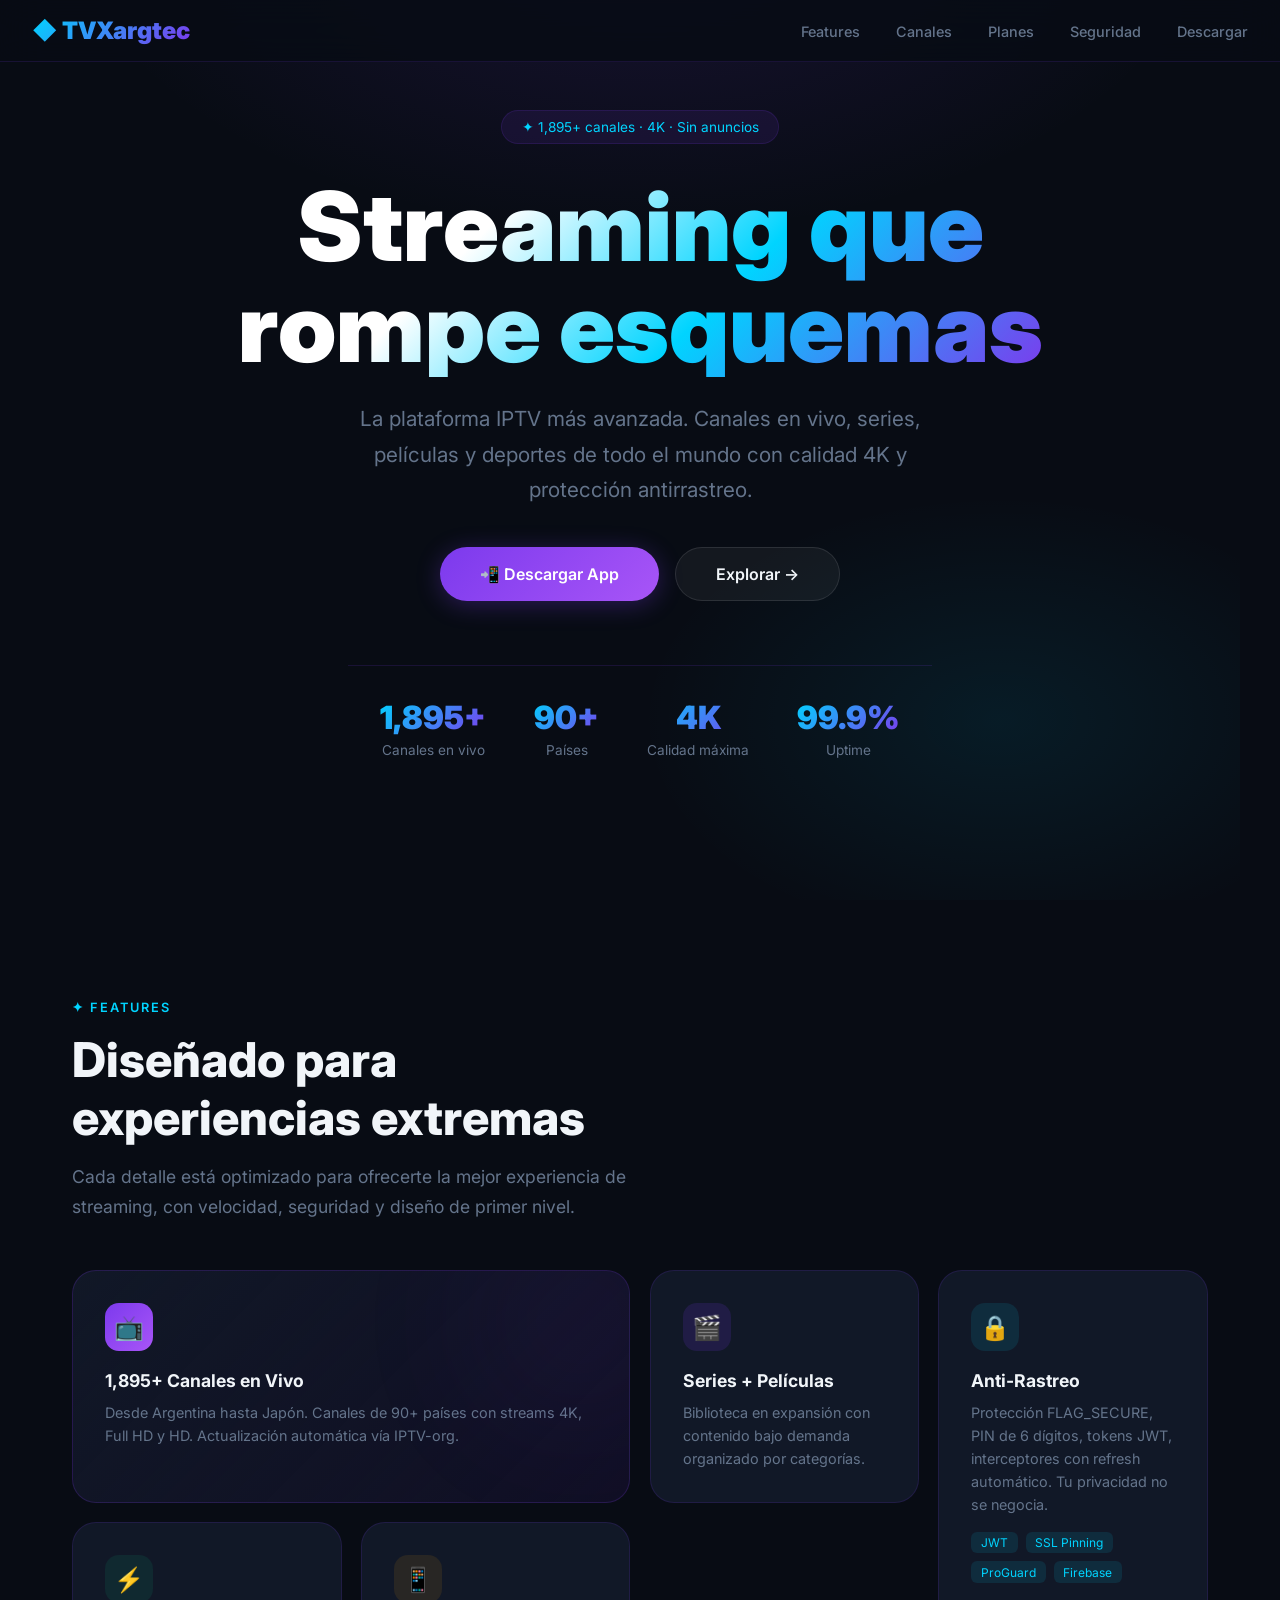
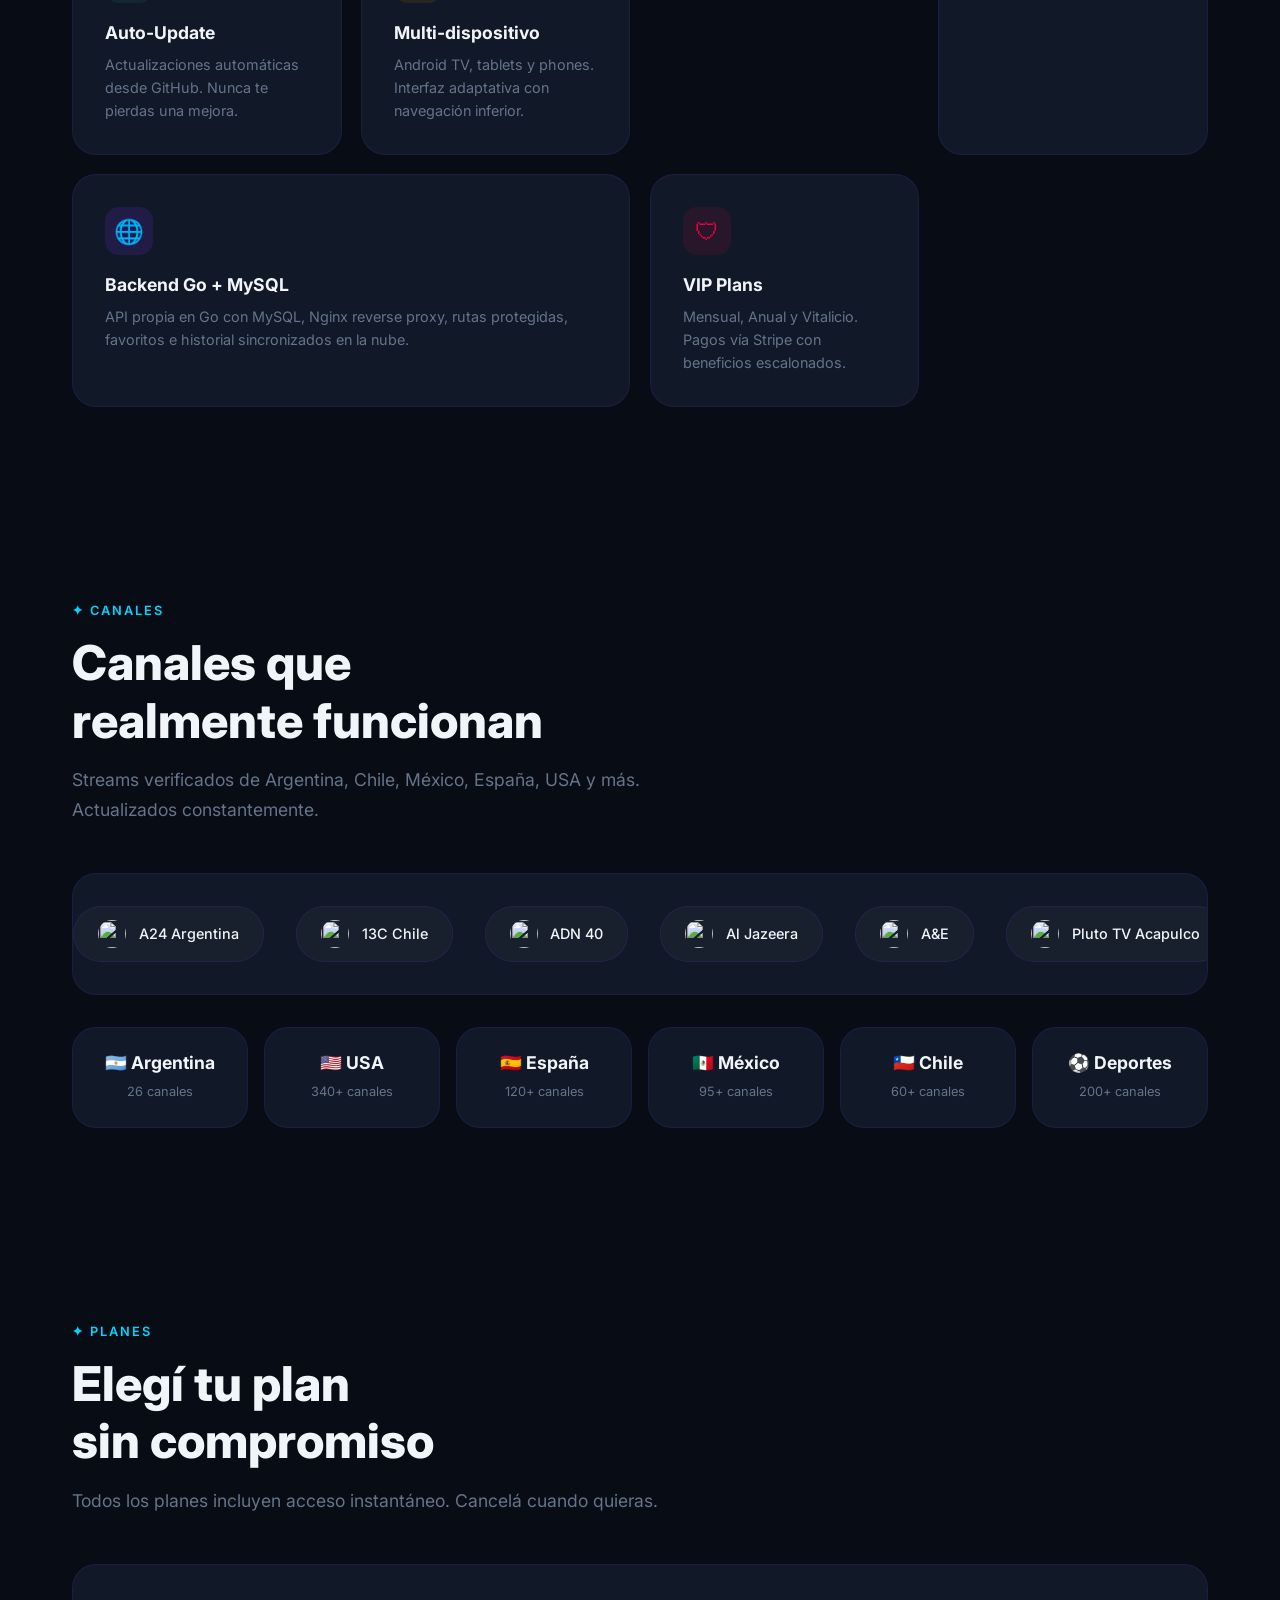
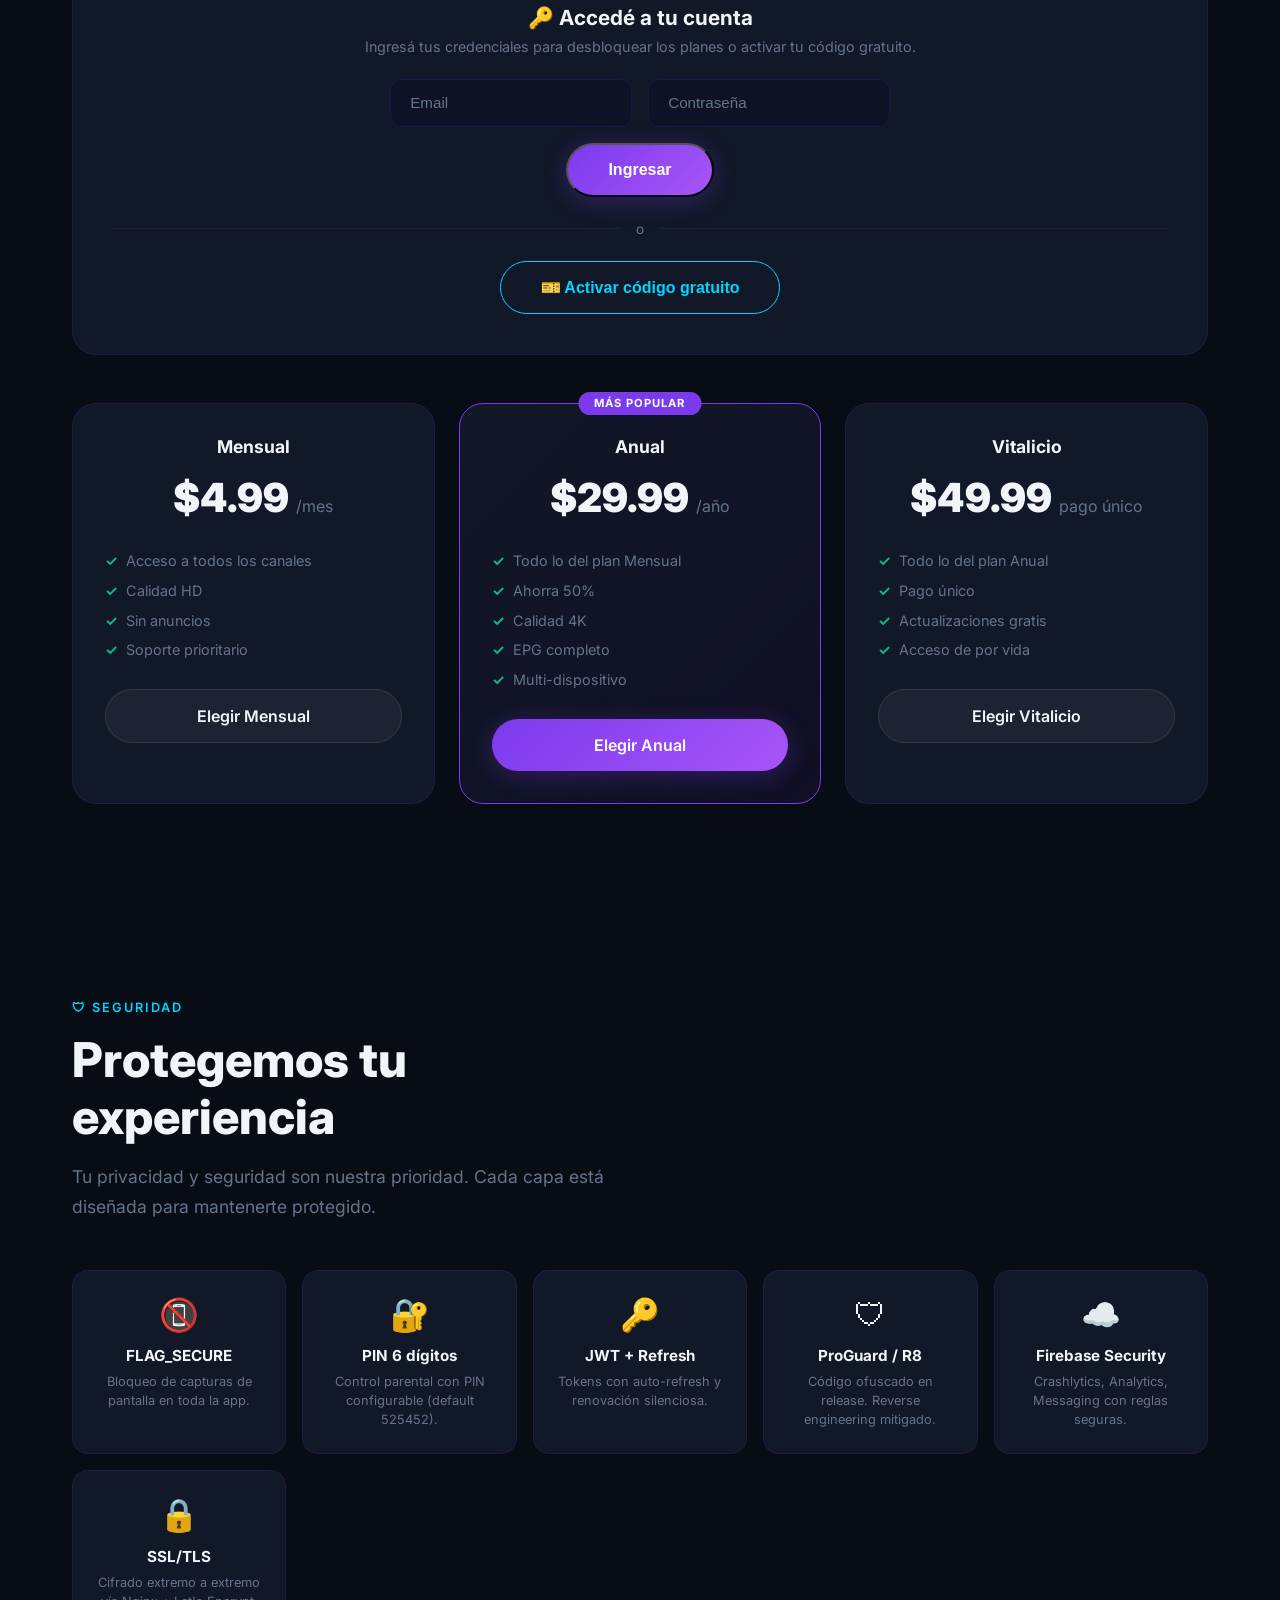
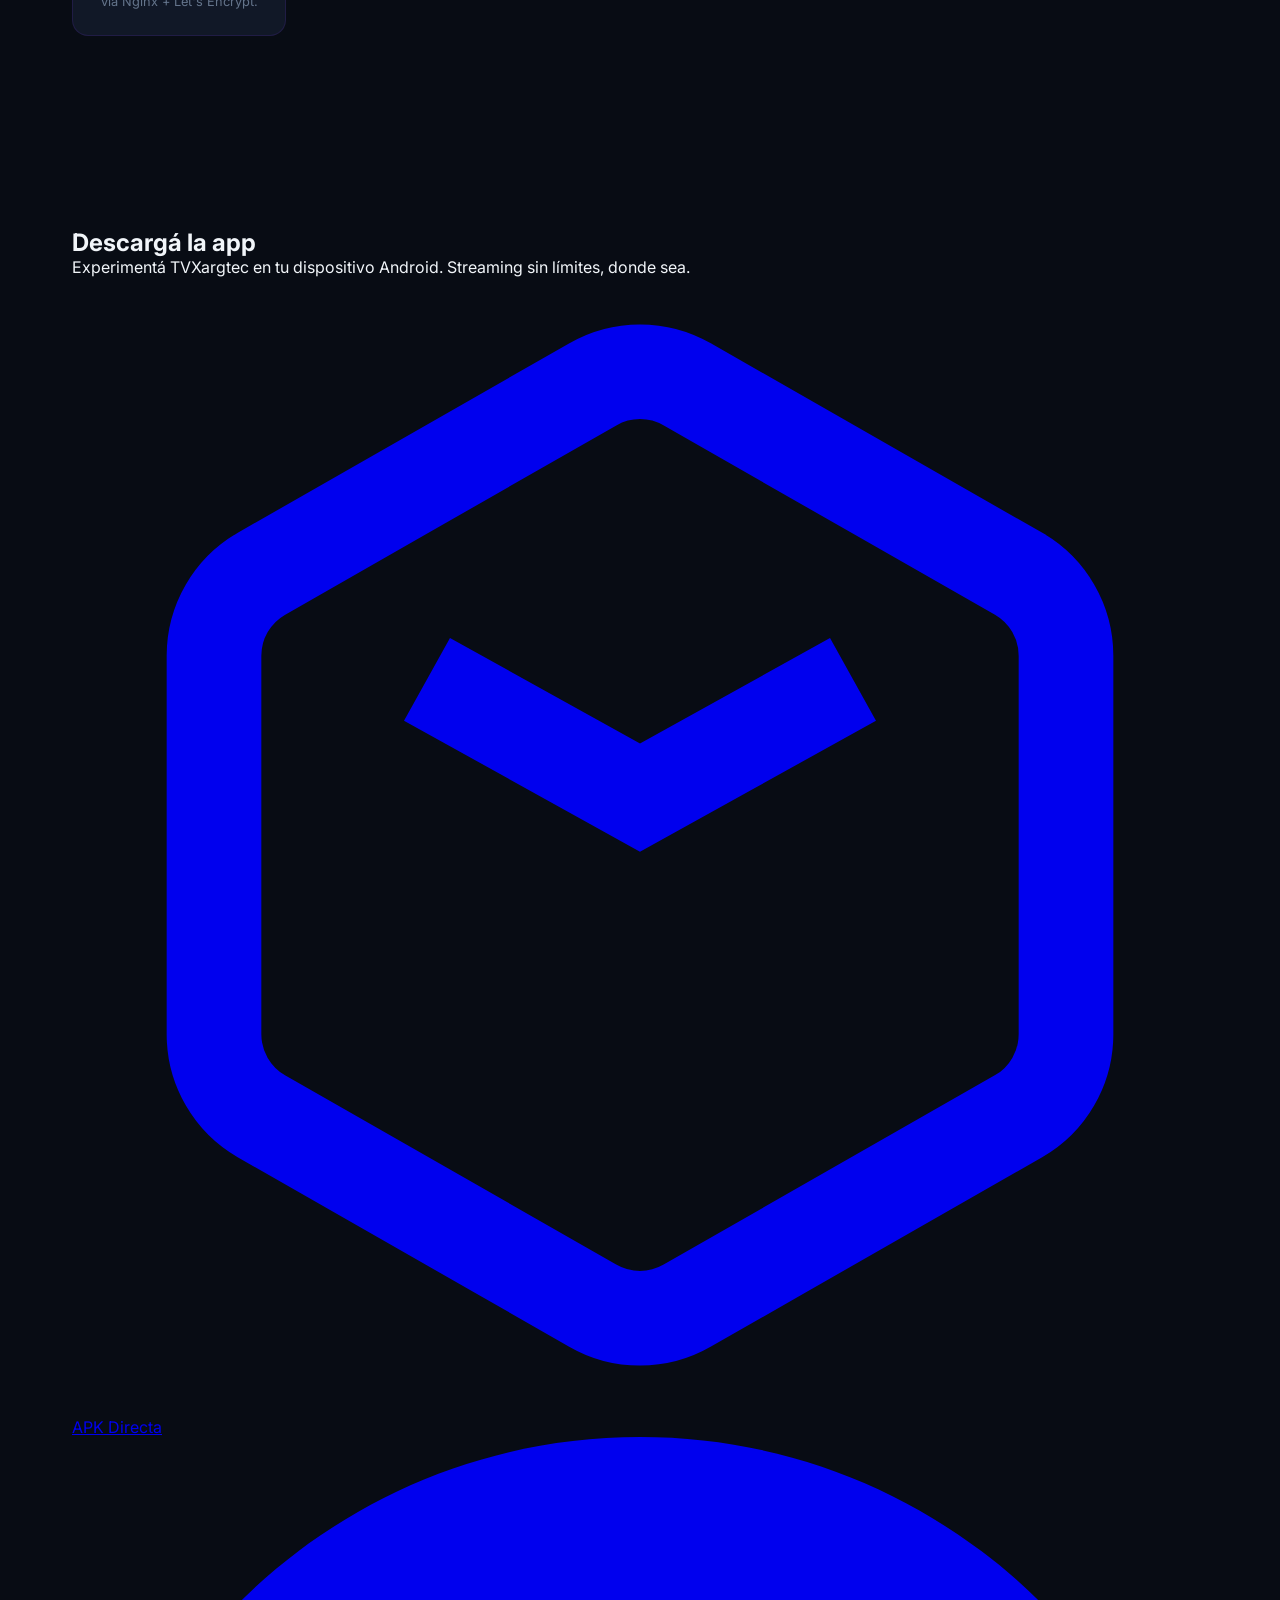
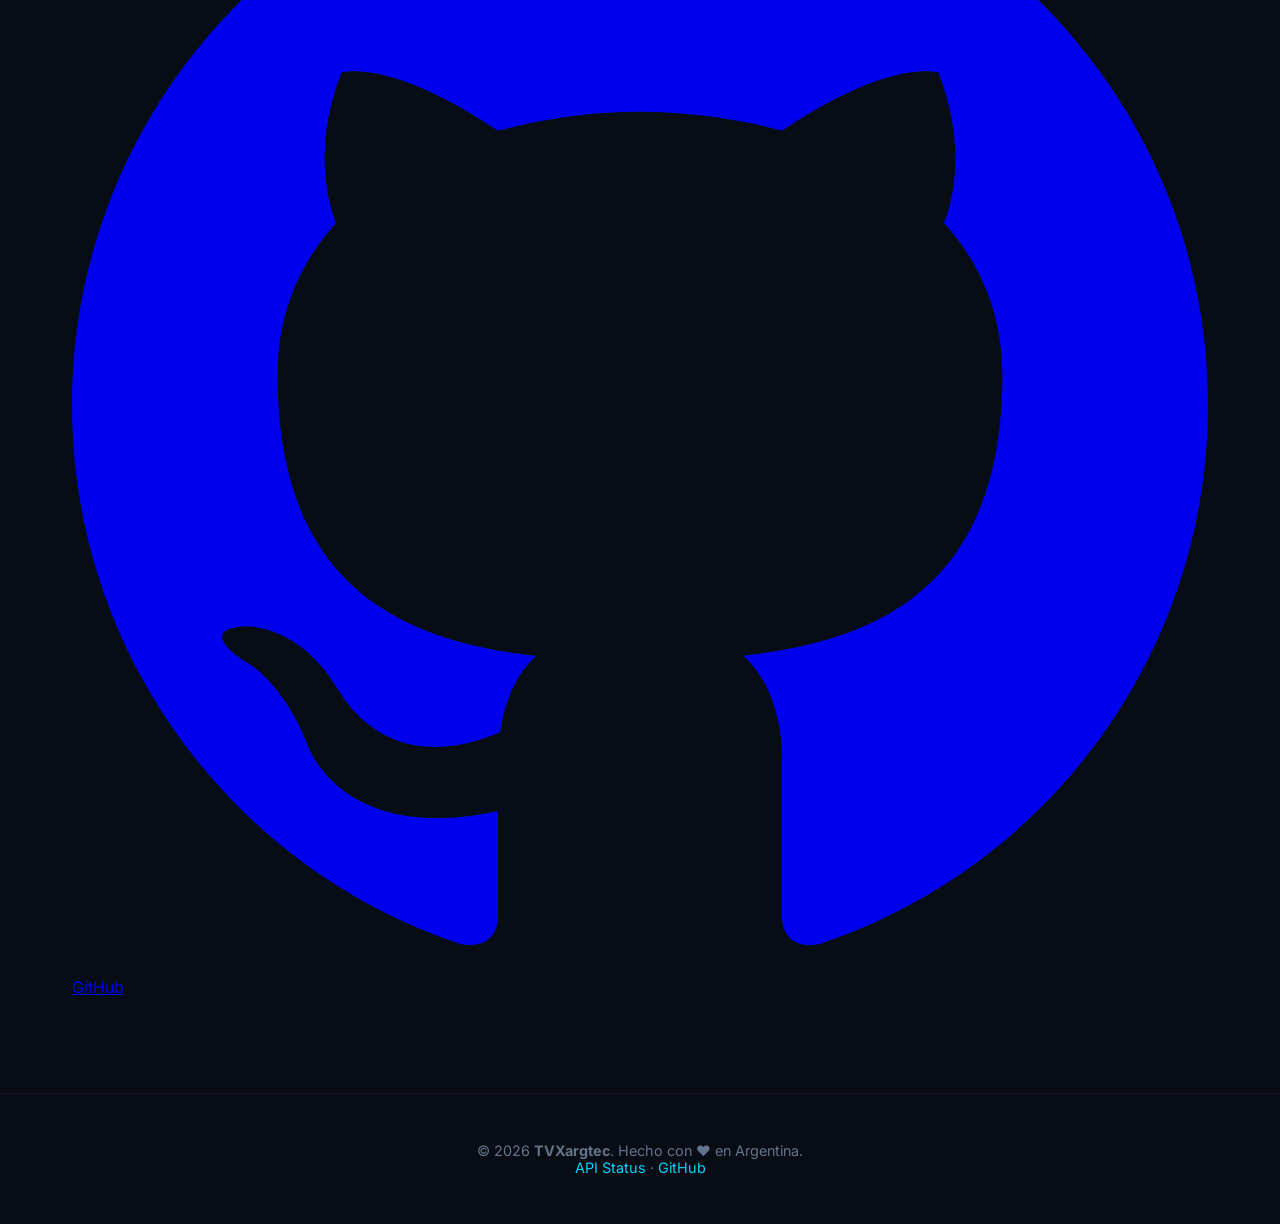
==== website/index.html @ 39880d61 "v1.3.0: activacion 6 digitos 20s, FCM token real, website con auth + modal" ====
<!DOCTYPE html>
<html lang="es">
<head>
    <meta charset="UTF-8">
    <meta name="viewport" content="width=device-width, initial-scale=1.0">
    <title>TVXargtec — Streaming Premium</title>
    <link rel="preconnect" href="https://fonts.googleapis.com">
    <link href="https://fonts.googleapis.com/css2?family=Inter:wght@300;400;600;700;900&display=swap" rel="stylesheet">
    <style>
        * { margin: 0; padding: 0; box-sizing: border-box; }
        :root {
            --bg: #080C14;
            --bg2: #0D1225;
            --card: #111827;
            --card2: #1A1F35;
            --violet: #7C3AED;
            --cyan: #00D4FF;
            --green: #10B981;
            --crimson: #EF0044;
            --gold: #F59E0B;
            --text: #F1F5F9;
            --muted: #64748B;
            --border: rgba(124,58,237,0.15);
        }
        html { scroll-behavior: smooth; }
        body {
            background: var(--bg);
            color: var(--text);
            font-family: 'Inter', -apple-system, sans-serif;
            overflow-x: hidden;
        }
        ::-webkit-scrollbar { width: 8px; }
        ::-webkit-scrollbar-track { background: var(--bg); }
        ::-webkit-scrollbar-thumb { background: var(--violet); border-radius: 4px; }

        /* ── Navigation ── */
        nav {
            position: fixed; top: 0; left: 0; right: 0; z-index: 100;
            padding: 1rem 2rem;
            display: flex; justify-content: space-between; align-items: center;
            background: rgba(8,12,20,0.85); backdrop-filter: blur(20px);
            border-bottom: 1px solid var(--border);
        }
        nav .logo {
            font-size: 1.5rem; font-weight: 900;
            background: linear-gradient(135deg, var(--cyan), var(--violet));
            -webkit-background-clip: text; -webkit-text-fill-color: transparent;
        }
        nav .links a {
            color: var(--muted); text-decoration: none; margin-left: 2rem;
            font-size: 0.9rem; font-weight: 500; transition: color .3s;
        }
        nav .links a:hover { color: var(--text); }

        /* ── Hero ── */
        .hero {
            min-height: 100vh;
            display: flex; flex-direction: column; justify-content: center; align-items: center;
            text-align: center; padding: 2rem; position: relative;
            background:
                radial-gradient(ellipse 80% 60% at 50% -10%, rgba(124,58,237,0.15) 0%, transparent 60%),
                radial-gradient(ellipse 60% 50% at 80% 80%, rgba(0,212,255,0.08) 0%, transparent 50%),
                var(--bg);
        }
        .hero-badge {
            display: inline-flex; align-items: center; gap: .5rem;
            padding: .5rem 1.2rem; border-radius: 100px;
            background: rgba(124,58,237,0.1); border: 1px solid var(--border);
            font-size: .85rem; color: var(--cyan); margin-bottom: 2rem;
        }
        .hero h1 {
            font-size: clamp(2.8rem, 8vw, 6rem);
            font-weight: 900; line-height: 1.05; max-width: 900px;
            background: linear-gradient(135deg, #fff 30%, var(--cyan) 60%, var(--violet));
            -webkit-background-clip: text; -webkit-text-fill-color: transparent;
        }
        .hero p {
            font-size: clamp(1rem, 2vw, 1.3rem);
            color: var(--muted); max-width: 600px; margin: 1.5rem 0 2.5rem;
            line-height: 1.7;
        }
        .hero-actions { display: flex; gap: 1rem; flex-wrap: wrap; justify-content: center; }
        .btn {
            padding: 1rem 2.5rem; border-radius: 50px; font-weight: 600;
            font-size: 1rem; text-decoration: none; transition: all .3s;
            display: inline-flex; align-items: center; gap: .5rem;
        }
        .btn-primary {
            background: linear-gradient(135deg, var(--violet), #A855F7);
            color: #fff; box-shadow: 0 4px 25px rgba(124,58,237,0.3);
        }
        .btn-primary:hover { transform: translateY(-2px); box-shadow: 0 8px 35px rgba(124,58,237,0.5); }
        .btn-secondary {
            background: rgba(255,255,255,0.05); color: var(--text);
            border: 1px solid rgba(255,255,255,0.1);
        }
        .btn-secondary:hover { background: rgba(255,255,255,0.1); }
        .btn-outline {
            background: transparent; color: var(--cyan);
            border: 1px solid var(--cyan);
        }
        .btn-outline:hover { background: rgba(0,212,255,0.1); }
        .hero-stats {
            display: flex; gap: 3rem; flex-wrap: wrap; justify-content: center;
            margin-top: 4rem; padding: 2rem; border-top: 1px solid var(--border);
        }
        .hero-stats div { text-align: center; }
        .hero-stats .num { font-size: 2rem; font-weight: 900; background: linear-gradient(135deg, var(--cyan), var(--violet)); -webkit-background-clip: text; -webkit-text-fill-color: transparent; }
        .hero-stats .label { font-size: .85rem; color: var(--muted); margin-top: .3rem; }

        /* ── Sections ── */
        section { padding: 6rem 2rem; max-width: 1200px; margin: 0 auto; }
        .section-tag {
            display: inline-block; font-size: .8rem; font-weight: 600; text-transform: uppercase;
            letter-spacing: 2px; color: var(--cyan); margin-bottom: 1rem;
        }
        .section-title {
            font-size: clamp(2rem, 4vw, 3rem); font-weight: 800;
            margin-bottom: 1rem; line-height: 1.2;
        }
        .section-sub {
            color: var(--muted); max-width: 600px; font-size: 1.1rem; line-height: 1.7;
            margin-bottom: 3rem;
        }

        /* ── Bento Grid ── */
        .bento {
            display: grid;
            grid-template-columns: repeat(4, 1fr);
            gap: 1.2rem;
        }
        .bento-item {
            background: var(--card);
            border-radius: 24px;
            padding: 2rem;
            border: 1px solid var(--border);
            transition: all .4s;
            position: relative; overflow: hidden;
        }
        .bento-item:hover {
            border-color: rgba(124,58,237,0.3);
            transform: translateY(-3px);
            box-shadow: 0 20px 60px rgba(124,58,237,0.1);
        }
        .bento-item .icon {
            width: 48px; height: 48px; border-radius: 14px;
            display: flex; align-items: center; justify-content: center;
            font-size: 1.5rem; margin-bottom: 1.2rem;
        }
        .bento-item h3 { font-size: 1.1rem; font-weight: 700; margin-bottom: .6rem; }
        .bento-item p { font-size: .9rem; color: var(--muted); line-height: 1.6; }
        .bento-item .glow {
            position: absolute; width: 200px; height: 200px;
            border-radius: 50%; filter: blur(80px); opacity: .08;
            top: -50px; right: -50px; pointer-events: none;
        }

        .span-2 { grid-column: span 2; }
        .span-3 { grid-column: span 3; }
        .span-full { grid-column: 1 / -1; }
        .row-2 { grid-row: span 2; }

        .bento-featured {
            background: linear-gradient(135deg, var(--card), rgba(124,58,237,0.08));
            border: 1px solid rgba(124,58,237,0.2);
        }
        .bento-featured .icon { background: linear-gradient(135deg, var(--violet), #A855F7); color: #fff; }
        .violet-icon .icon { background: rgba(124,58,237,0.15); color: var(--violet); }
        .cyan-icon .icon { background: rgba(0,212,255,0.1); color: var(--cyan); }
        .green-icon .icon { background: rgba(16,185,129,0.1); color: var(--green); }
        .gold-icon .icon { background: rgba(245,158,11,0.1); color: var(--gold); }
        .crimson-icon .icon { background: rgba(239,0,68,0.1); color: var(--crimson); }

        /* ── Channels Marque ── */
        .marquee-wrap {
            overflow: hidden; position: relative;
            background: var(--card); border-radius: 24px; border: 1px solid var(--border);
            padding: 2rem 0;
        }
        .marquee {
            display: flex; gap: 2rem; animation: scroll 30s linear infinite;
            width: max-content;
        }
        .marquee:hover { animation-play-state: paused; }
        .marquee .chip {
            display: flex; align-items: center; gap: .8rem;
            padding: .8rem 1.5rem; border-radius: 100px;
            background: rgba(255,255,255,0.03); border: 1px solid var(--border);
            white-space: nowrap;
        }
        .marquee .chip img { width: 28px; height: 28px; border-radius: 50%; object-fit: cover; }
        .marquee .chip span { font-size: .9rem; font-weight: 500; }
        @keyframes scroll {
            0% { transform: translateX(0); }
            100% { transform: translateX(-50%); }
        }

        /* ── Pricing ── */
        .pricing-grid {
            display: grid; grid-template-columns: repeat(auto-fit, minmax(260px, 1fr));
            gap: 1.5rem;
        }
        .pricing-card {
            background: var(--card); border-radius: 24px; padding: 2rem;
            border: 1px solid var(--border); text-align: center; transition: all .4s;
        }
        .pricing-card:hover { border-color: var(--violet); transform: translateY(-4px); }
        .pricing-card.popular {
            border-color: var(--violet);
            background: linear-gradient(135deg, var(--card), rgba(124,58,237,0.08));
            position: relative;
        }
        .pricing-card.popular::before {
            content: 'MÁS POPULAR'; position: absolute; top: -12px; left: 50%; transform: translateX(-50%);
            background: var(--violet); color: #fff; font-size: .7rem; font-weight: 700;
            padding: .3rem 1rem; border-radius: 100px; letter-spacing: 1px;
        }
        .pricing-card .plan-name { font-size: 1.1rem; font-weight: 700; margin-bottom: .5rem; }
        .pricing-card .price { font-size: 2.5rem; font-weight: 900; margin: 1rem 0; }
        .pricing-card .price span { font-size: 1rem; color: var(--muted); font-weight: 400; }
        .pricing-card ul { list-style: none; text-align: left; margin: 1.5rem 0; }
        .pricing-card ul li { padding: .4rem 0; font-size: .9rem; color: var(--muted); display: flex; align-items: center; gap: .5rem; }
        .pricing-card ul li::before { content: '✓'; color: var(--green); font-weight: 700; }
        .pricing-card .btn { width: 100%; justify-content: center; }

        /* ── Security (mismo hover que bento) ── */
        .security-grid {
            display: grid; grid-template-columns: repeat(auto-fit, minmax(200px, 1fr));
            gap: 1rem;
        }
        .security-item {
            background: var(--card); border-radius: 16px; padding: 1.5rem;
            border: 1px solid var(--border); text-align: center;
            transition: all .4s;
        }
        .security-item:hover {
            border-color: rgba(124,58,237,0.3);
            transform: translateY(-3px);
            box-shadow: 0 20px 60px rgba(124,58,237,0.1);
        }
        .security-item .icon { font-size: 2rem; margin-bottom: .8rem; }
        .security-item h4 { font-size: .95rem; margin-bottom: .4rem; }
        .security-item p { font-size: .8rem; color: var(--muted); line-height: 1.5; }

        /* ── Modal ── */
        .modal-overlay {
            position: fixed; inset: 0; z-index: 1000;
            background: rgba(0,0,0,0.7); backdrop-filter: blur(8px);
            display: none; align-items: center; justify-content: center;
            padding: 1rem;
        }
        .modal-overlay.active { display: flex; }
        .modal {
            background: var(--card); border-radius: 32px; padding: 2.5rem;
            max-width: 420px; width: 100%; border: 1px solid var(--border);
            text-align: center; position: relative;
        }
        .modal h2 { font-size: 1.5rem; margin-bottom: .5rem; }
        .modal p { color: var(--muted); font-size: .9rem; margin-bottom: 1.5rem; }
        .activation-code {
            font-size: 3rem; font-weight: 900; letter-spacing: 12px;
            color: var(--cyan); margin: 1rem 0;
        }
        .timer {
            font-size: 1.2rem; font-weight: 700; color: var(--crimson);
            margin: 1rem 0;
        }
        .timer.warning { color: var(--gold); }
        .code-inputs {
            display: flex; gap: .5rem; justify-content: center; margin: 1.5rem 0;
        }
        .code-inputs input {
            width: 48px; height: 56px; text-align: center; font-size: 1.5rem; font-weight: 700;
            background: var(--bg2); border: 2px solid var(--border); border-radius: 12px;
            color: var(--text); outline: none; transition: border-color .3s;
        }
        .code-inputs input:focus { border-color: var(--cyan); }
        .code-inputs input.filled { border-color: var(--green); }
        .modal-close {
            position: absolute; top: 1rem; right: 1rem;
            background: none; border: none; color: var(--muted); font-size: 1.5rem;
            cursor: pointer;
        }
        .modal-close:hover { color: var(--text); }

        /* ── Auth / Credentials section ── */
        .auth-section {
            background: var(--card);
            border-radius: 24px; padding: 2.5rem;
            border: 1px solid var(--border); text-align: center;
            margin-bottom: 3rem;
        }
        .auth-section h3 { font-size: 1.3rem; margin-bottom: .5rem; }
        .auth-section p { color: var(--muted); font-size: .9rem; margin-bottom: 1.5rem; }
        .auth-form {
            display: flex; gap: 1rem; flex-wrap: wrap; justify-content: center;
            max-width: 500px; margin: 0 auto;
        }
        .auth-form input {
            flex: 1; min-width: 180px;
            padding: .9rem 1.2rem; border-radius: 12px;
            background: var(--bg2); border: 1px solid var(--border);
            color: var(--text); font-size: .95rem; outline: none;
            transition: border-color .3s;
        }
        .auth-form input:focus { border-color: var(--violet); }
        .auth-form input::placeholder { color: var(--muted); }
        .auth-divider {
            display: flex; align-items: center; gap: 1rem;
            margin: 1.5rem 0; color: var(--muted); font-size: .85rem;
        }
        .auth-divider::before, .auth-divider::after {
            content: ''; flex: 1; height: 1px; background: var(--border);
        }

        /* ── Footer ── */
        footer {
            border-top: 1px solid var(--border);
            padding: 3rem 2rem; text-align: center; color: var(--muted);
            font-size: .9rem;
        }
        footer a { color: var(--cyan); text-decoration: none; }

        /* ── Responsive ── */
        @media (max-width: 768px) {
            .bento { grid-template-columns: 1fr; }
            .span-2, .span-3 { grid-column: span 1; }
            nav .links a { margin-left: 1rem; font-size: .8rem; }
            .download-section { padding: 2rem; }
            .code-inputs input { width: 40px; height: 48px; font-size: 1.2rem; }
        }
    </style>
</head>
<body>

<!-- Nav -->
<nav>
    <div class="logo">◆ TVXargtec</div>
    <div class="links">
        <a href="#features">Features</a>
        <a href="#channels">Canales</a>
        <a href="#pricing">Planes</a>
        <a href="#security">Seguridad</a>
        <a href="#download">Descargar</a>
    </div>
</nav>

<!-- Hero -->
<section class="hero">
    <div class="hero-badge">✦ 1,895+ canales · 4K · Sin anuncios</div>
    <h1>Streaming que<br>rompe esquemas</h1>
    <p>La plataforma IPTV más avanzada. Canales en vivo, series, películas y deportes de todo el mundo con calidad 4K y protección antirrastreo.</p>
    <div class="hero-actions">
        <a href="#download" class="btn btn-primary">📲 Descargar App</a>
        <a href="#features" class="btn btn-secondary">Explorar →</a>
    </div>
    <div class="hero-stats">
        <div><div class="num">1,895+</div><div class="label">Canales en vivo</div></div>
        <div><div class="num">90+</div><div class="label">Países</div></div>
        <div><div class="num">4K</div><div class="label">Calidad máxima</div></div>
        <div><div class="num">99.9%</div><div class="label">Uptime</div></div>
    </div>
</section>

<!-- Bento Features -->
<section id="features">
    <div class="section-tag">✦ Features</div>
    <h2 class="section-title">Diseñado para<br>experiencias extremas</h2>
    <p class="section-sub">Cada detalle está optimizado para ofrecerte la mejor experiencia de streaming, con velocidad, seguridad y diseño de primer nivel.</p>

    <div class="bento">
        <div class="bento-item span-2 bento-featured">
            <div class="glow" style="background:var(--violet)"></div>
            <div class="icon">📺</div>
            <h3>1,895+ Canales en Vivo</h3>
            <p>Desde Argentina hasta Japón. Canales de 90+ países con streams 4K, Full HD y HD. Actualización automática vía IPTV-org.</p>
        </div>
        <div class="bento-item violet-icon">
            <div class="icon">🎬</div>
            <h3>Series + Películas</h3>
            <p>Biblioteca en expansión con contenido bajo demanda organizado por categorías.</p>
        </div>
        <div class="bento-item row-2 cyan-icon">
            <div class="icon">🔒</div>
            <h3>Anti-Rastreo</h3>
            <p>Protección FLAG_SECURE, PIN de 6 dígitos, tokens JWT, interceptores con refresh automático. Tu privacidad no se negocia.</p>
            <div style="margin-top:1rem;display:flex;gap:.5rem;flex-wrap:wrap">
                <span style="background:rgba(0,212,255,0.1);padding:.2rem .6rem;border-radius:6px;font-size:.75rem;color:var(--cyan)">JWT</span>
                <span style="background:rgba(0,212,255,0.1);padding:.2rem .6rem;border-radius:6px;font-size:.75rem;color:var(--cyan)">SSL Pinning</span>
                <span style="background:rgba(0,212,255,0.1);padding:.2rem .6rem;border-radius:6px;font-size:.75rem;color:var(--cyan)">ProGuard</span>
                <span style="background:rgba(0,212,255,0.1);padding:.2rem .6rem;border-radius:6px;font-size:.75rem;color:var(--cyan)">Firebase</span>
            </div>
        </div>
        <div class="bento-item green-icon">
            <div class="icon">⚡</div>
            <h3>Auto-Update</h3>
            <p>Actualizaciones automáticas desde GitHub. Nunca te pierdas una mejora.</p>
        </div>
        <div class="bento-item gold-icon">
            <div class="icon">📱</div>
            <h3>Multi-dispositivo</h3>
            <p>Android TV, tablets y phones. Interfaz adaptativa con navegación inferior.</p>
        </div>
        <div class="bento-item span-2 violet-icon">
            <div class="icon">🌐</div>
            <h3>Backend Go + MySQL</h3>
            <p>API propia en Go con MySQL, Nginx reverse proxy, rutas protegidas, favoritos e historial sincronizados en la nube.</p>
        </div>
        <div class="bento-item crimson-icon">
            <div class="icon">🛡</div>
            <h3>VIP Plans</h3>
            <p>Mensual, Anual y Vitalicio. Pagos vía Stripe con beneficios escalonados.</p>
        </div>
    </div>
</section>

<!-- Channels Marque -->
<section id="channels">
    <div class="section-tag">✦ Canales</div>
    <h2 class="section-title">Canales que<br>realmente funcionan</h2>
    <p class="section-sub">Streams verificados de Argentina, Chile, México, España, USA y más. Actualizados constantemente.</p>

    <div class="marquee-wrap">
        <div class="marquee" id="channelMarquee"></div>
    </div>

    <div style="margin-top:2rem;display:grid;grid-template-columns:repeat(auto-fit,minmax(140px,1fr));gap:1rem">
        <div class="bento-item" style="text-align:center;padding:1.5rem"><h3>🇦🇷 Argentina</h3><p style="font-size:.8rem">26 canales</p></div>
        <div class="bento-item" style="text-align:center;padding:1.5rem"><h3>🇺🇸 USA</h3><p style="font-size:.8rem">340+ canales</p></div>
        <div class="bento-item" style="text-align:center;padding:1.5rem"><h3>🇪🇸 España</h3><p style="font-size:.8rem">120+ canales</p></div>
        <div class="bento-item" style="text-align:center;padding:1.5rem"><h3>🇲🇽 México</h3><p style="font-size:.8rem">95+ canales</p></div>
        <div class="bento-item" style="text-align:center;padding:1.5rem"><h3>🇨🇱 Chile</h3><p style="font-size:.8rem">60+ canales</p></div>
        <div class="bento-item" style="text-align:center;padding:1.5rem"><h3>⚽ Deportes</h3><p style="font-size:.8rem">200+ canales</p></div>
    </div>
</section>

<!-- Pricing -->
<section id="pricing">
    <div class="section-tag">✦ Planes</div>
    <h2 class="section-title">Elegí tu plan<br>sin compromiso</h2>
    <p class="section-sub">Todos los planes incluyen acceso instantáneo. Cancelá cuando quieras.</p>

    <!-- Credenciales -->
    <div class="auth-section">
        <h3>🔑 Accedé a tu cuenta</h3>
        <p>Ingresá tus credenciales para desbloquear los planes o activar tu código gratuito.</p>
        <form class="auth-form" onsubmit="return handleAuth(event)">
            <input type="email" id="authEmail" placeholder="Email" required>
            <input type="password" id="authPass" placeholder="Contraseña" required>
            <button type="submit" class="btn btn-primary">Ingresar</button>
        </form>
        <div class="auth-divider">o</div>
        <button class="btn btn-outline" onclick="openActivation()">🎫 Activar código gratuito</button>
    </div>

    <div class="pricing-grid">
        <div class="pricing-card">
            <div class="plan-name">Mensual</div>
            <div class="price">$4.99 <span>/mes</span></div>
            <ul>
                <li>Acceso a todos los canales</li>
                <li>Calidad HD</li>
                <li>Sin anuncios</li>
                <li>Soporte prioritario</li>
            </ul>
            <a href="#download" class="btn btn-secondary">Elegir Mensual</a>
        </div>
        <div class="pricing-card popular">
            <div class="plan-name">Anual</div>
            <div class="price">$29.99 <span>/año</span></div>
            <ul>
                <li>Todo lo del plan Mensual</li>
                <li>Ahorra 50%</li>
                <li>Calidad 4K</li>
                <li>EPG completo</li>
                <li>Multi-dispositivo</li>
            </ul>
            <a href="#download" class="btn btn-primary">Elegir Anual</a>
        </div>
        <div class="pricing-card">
            <div class="plan-name">Vitalicio</div>
            <div class="price">$49.99 <span>pago único</span></div>
            <ul>
                <li>Todo lo del plan Anual</li>
                <li>Pago único</li>
                <li>Actualizaciones gratis</li>
                <li>Acceso de por vida</li>
            </ul>
            <a href="#download" class="btn btn-secondary">Elegir Vitalicio</a>
        </div>
    </div>
</section>

<!-- Security -->
<section id="security">
    <div class="section-tag">🛡 Seguridad</div>
    <h2 class="section-title">Protegemos tu<br>experiencia</h2>
    <p class="section-sub">Tu privacidad y seguridad son nuestra prioridad. Cada capa está diseñada para mantenerte protegido.</p>

    <div class="security-grid">
        <div class="security-item">
            <div class="icon">📵</div>
            <h4>FLAG_SECURE</h4>
            <p>Bloqueo de capturas de pantalla en toda la app.</p>
        </div>
        <div class="security-item">
            <div class="icon">🔐</div>
            <h4>PIN 6 dígitos</h4>
            <p>Control parental con PIN configurable (default 525452).</p>
        </div>
        <div class="security-item">
            <div class="icon">🔑</div>
            <h4>JWT + Refresh</h4>
            <p>Tokens con auto-refresh y renovación silenciosa.</p>
        </div>
        <div class="security-item">
            <div class="icon">🛡</div>
            <h4>ProGuard / R8</h4>
            <p>Código ofuscado en release. Reverse engineering mitigado.</p>
        </div>
        <div class="security-item">
            <div class="icon">☁️</div>
            <h4>Firebase Security</h4>
            <p>Crashlytics, Analytics, Messaging con reglas seguras.</p>
        </div>
        <div class="security-item">
            <div class="icon">🔒</div>
            <h4>SSL/TLS</h4>
            <p>Cifrado extremo a extremo vía Nginx + Let's Encrypt.</p>
        </div>
    </div>
</section>

<!-- Download -->
<section id="download">
    <div class="download-section">
        <h2>Descargá la app</h2>
        <p>Experimentá TVXargtec en tu dispositivo Android. Streaming sin límites, donde sea.</p>
        <div class="badge-group">
            <a href="#" class="badge" onclick="alert('APK disponible próximamente. Compilá desde GitHub.')">
                <svg viewBox="0 0 24 24" fill="none" stroke="currentColor" stroke-width="2"><path d="M21 16V8a2 2 0 0 0-1-1.73l-7-4a2 2 0 0 0-2 0l-7 4A2 2 0 0 0 3 8v8a2 2 0 0 0 1 1.73l7 4a2 2 0 0 0 2 0l7-4A2 2 0 0 0 21 16z"/><polyline points="7.5 8.5 12 11 16.5 8.5"/></svg>
                APK Directa
            </a>
            <a href="https://github.com/lpmadre14-coder/tvxargtec" target="_blank" class="badge">
                <svg viewBox="0 0 24 24" fill="currentColor"><path d="M12 0C5.374 0 0 5.373 0 12c0 5.302 3.438 9.8 8.207 11.387.599.111.793-.261.793-.577v-2.234c-3.338.726-4.033-1.416-4.033-1.416-.546-1.387-1.333-1.756-1.333-1.756-1.089-.745.083-.729.083-.729 1.205.084 1.839 1.237 1.839 1.237 1.07 1.834 2.807 1.304 3.492.997.107-.775.418-1.305.762-1.604-2.665-.305-5.467-1.334-5.467-5.931 0-1.311.469-2.381 1.236-3.221-.124-.303-.535-1.524.117-3.176 0 0 1.008-.322 3.301 1.23A11.509 11.509 0 0112 5.803c1.02.005 2.047.138 3.006.404 2.291-1.552 3.297-1.23 3.297-1.23.653 1.653.242 2.874.118 3.176.77.84 1.235 1.911 1.235 3.221 0 4.609-2.807 5.624-5.479 5.921.43.372.823 1.102.823 2.222v3.293c0 .319.192.694.801.576C20.566 21.797 24 17.3 24 12c0-6.627-5.373-12-12-12z"/></svg>
                GitHub
            </a>
        </div>
    </div>
</section>

<!-- Modal Activación -->
<div class="modal-overlay" id="activationModal">
    <div class="modal">
        <button class="modal-close" onclick="closeModal()">✕</button>
        <h2>🎫 Activación Gratuita</h2>
        <p>Usá este código de 6 dígitos para activar el plan Free en la app. Vence en 20 segundos.</p>
        <div class="activation-code" id="activationCode">------</div>
        <div class="timer" id="timer">⏱ 20s</div>
        <p style="font-size:.8rem;color:var(--muted)">El código se regenera automáticamente al vencer.</p>
    </div>
</div>

<!-- Footer -->
<footer>
    <p>© 2026 <strong>TVXargtec</strong>. Hecho con ❤️ en Argentina.  
    <br><a href="https://apitvxargtec.ducknss.org/api/health">API Status</a> · <a href="https://github.com/lpmadre14-coder/tvxargtec">GitHub</a></p>
</footer>

<script>
    const channels = [
        { name: 'A24 Argentina', logo: 'https://i.imgur.com/LnXQkIU.png' },
        { name: '13C Chile', logo: 'https://i.imgur.com/Zfe2f5j.png' },
        { name: 'ADN 40', logo: 'https://i.imgur.com/Og17U9N.png' },
        { name: 'Al Jazeera', logo: 'https://i.imgur.com/7bRVpnu.png' },
        { name: 'A&E', logo: 'https://upload.wikimedia.org/wikipedia/commons/thumb/d/df/A%26E_Network_logo.svg/960px-A%26E_Network_logo.svg.png' },
        { name: 'Pluto TV Acapulco', logo: 'https://images.pluto.tv/channels/61a52615cbef2500072876e2/colorLogoPNG_1756972226445.png' },
        { name: 'ABC Teleshow', logo: 'https://i.imgur.com/cF7gJ2Q.jpeg' },
        { name: '3ABN', logo: 'https://i.imgur.com/IecOZHR.png' },
    ];
    const marquee = document.getElementById('channelMarquee');
    const items = [...channels, ...channels].map(c =>
        `<div class="chip"><img src="${c.logo}" alt="" loading="lazy"><span>${c.name}</span></div>`
    ).join('');
    marquee.innerHTML = items;

    /* ── Auth ── */
    function handleAuth(e) {
        e.preventDefault();
        const email = document.getElementById('authEmail').value;
        const pass = document.getElementById('authPass').value;
        fetch('https://apitvxargtec.duckdns.org/api/login', {
            method: 'POST',
            headers: { 'Content-Type': 'application/json' },
            body: JSON.stringify({ email, password: pass })
        })
        .then(r => r.json())
        .then(data => {
            if (data.token) {
                alert('✅ Sesión iniciada. Descargá la app para disfrutar.');
            } else {
                alert('❌ ' + (data.message || 'Credenciales inválidas'));
            }
        })
        .catch(() => alert('❌ Error de conexión'));
        return false;
    }

    /* ── Activación 20s ── */
    let timerInterval = null;
    let timeLeft = 20;
    let currentCode = '';

    function generateCode() {
        return Math.floor(100000 + Math.random() * 900000).toString();
    }

    function updateTimer() {
        const el = document.getElementById('timer');
        el.textContent = `⏱ ${timeLeft}s`;
        el.className = 'timer' + (timeLeft <= 5 ? ' warning' : '');
        if (timeLeft <= 0) {
            currentCode = generateCode();
            document.getElementById('activationCode').textContent = currentCode;
            timeLeft = 20;
            updateTimer();
        }
    }

    function openActivation() {
        document.getElementById('activationModal').classList.add('active');
        currentCode = generateCode();
        document.getElementById('activationCode').textContent = currentCode;
        timeLeft = 20;
        updateTimer();
        clearInterval(timerInterval);
        timerInterval = setInterval(() => {
            timeLeft--;
            updateTimer();
        }, 1000);
    }

    function closeModal() {
        document.getElementById('activationModal').classList.remove('active');
        clearInterval(timerInterval);
    }

    document.getElementById('activationModal').addEventListener('click', function(e) {
        if (e.target === this) closeModal();
    });
</script>
</body>
</html>
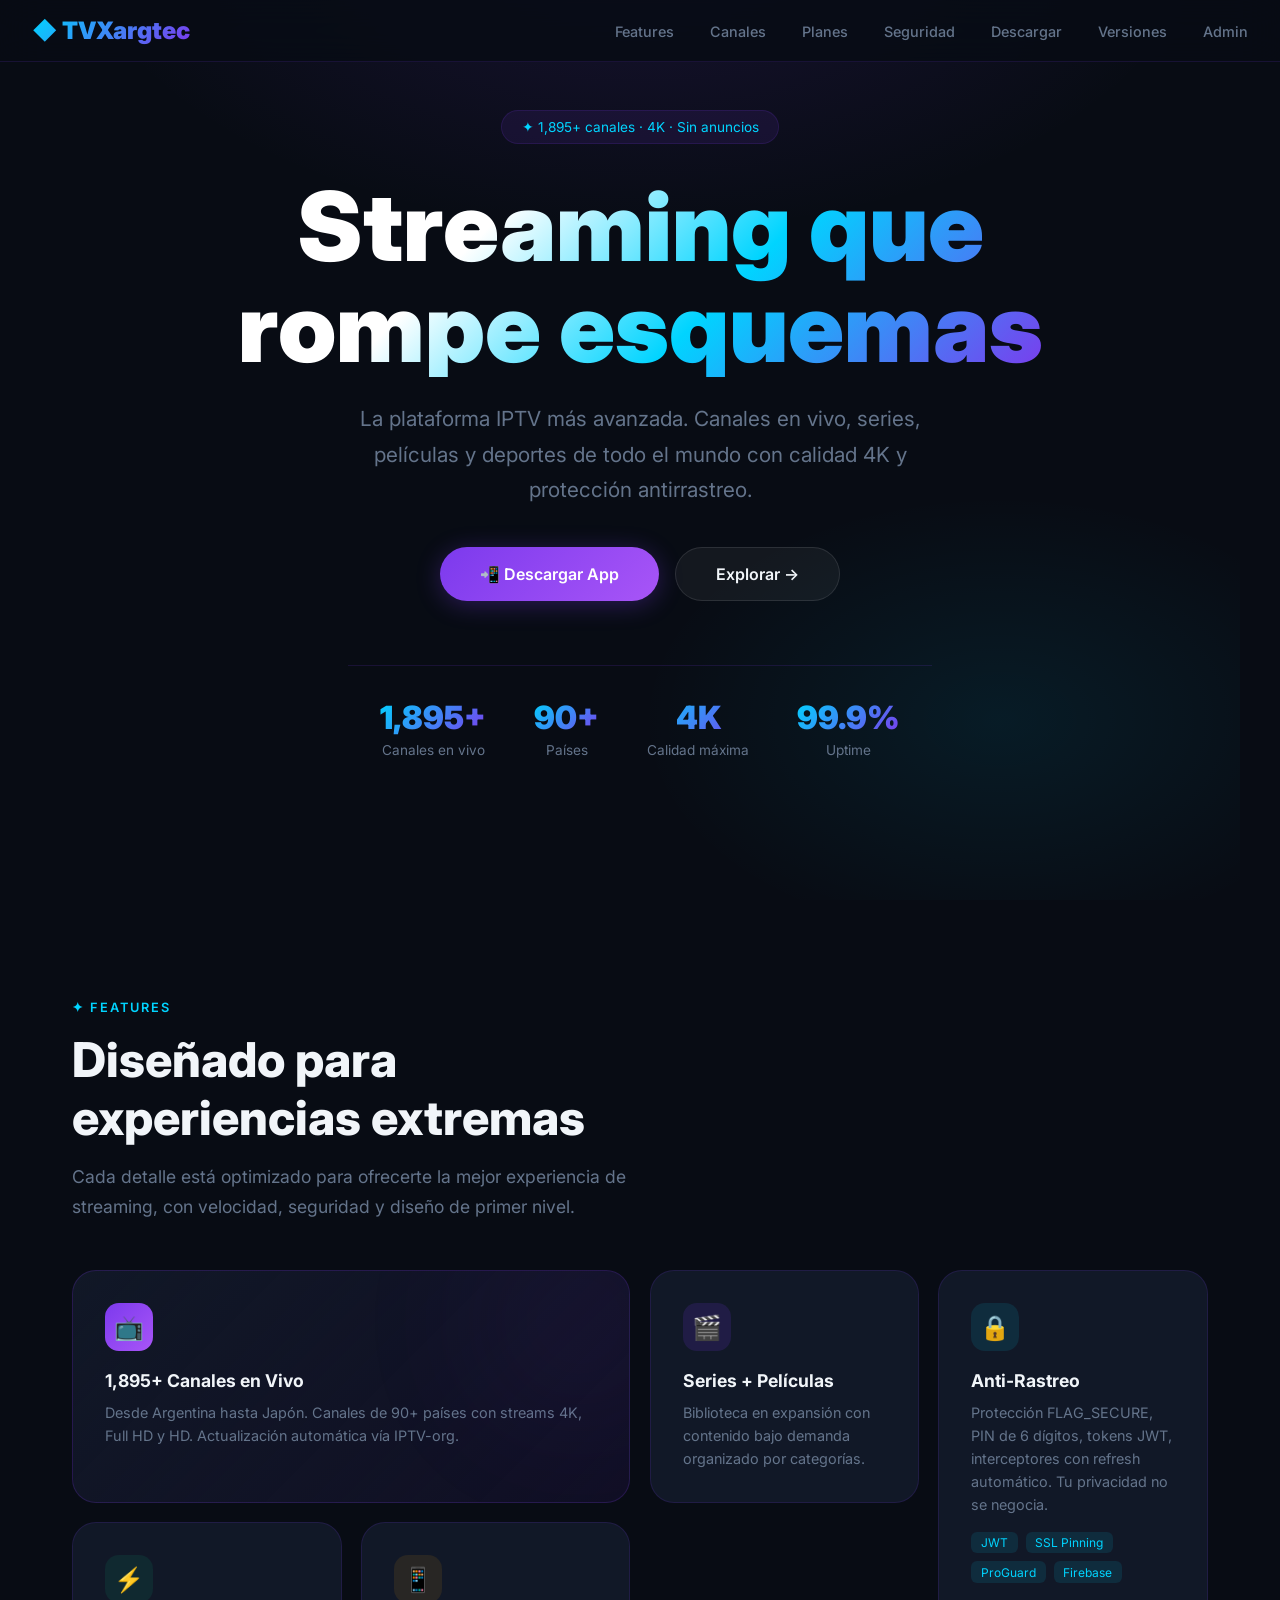
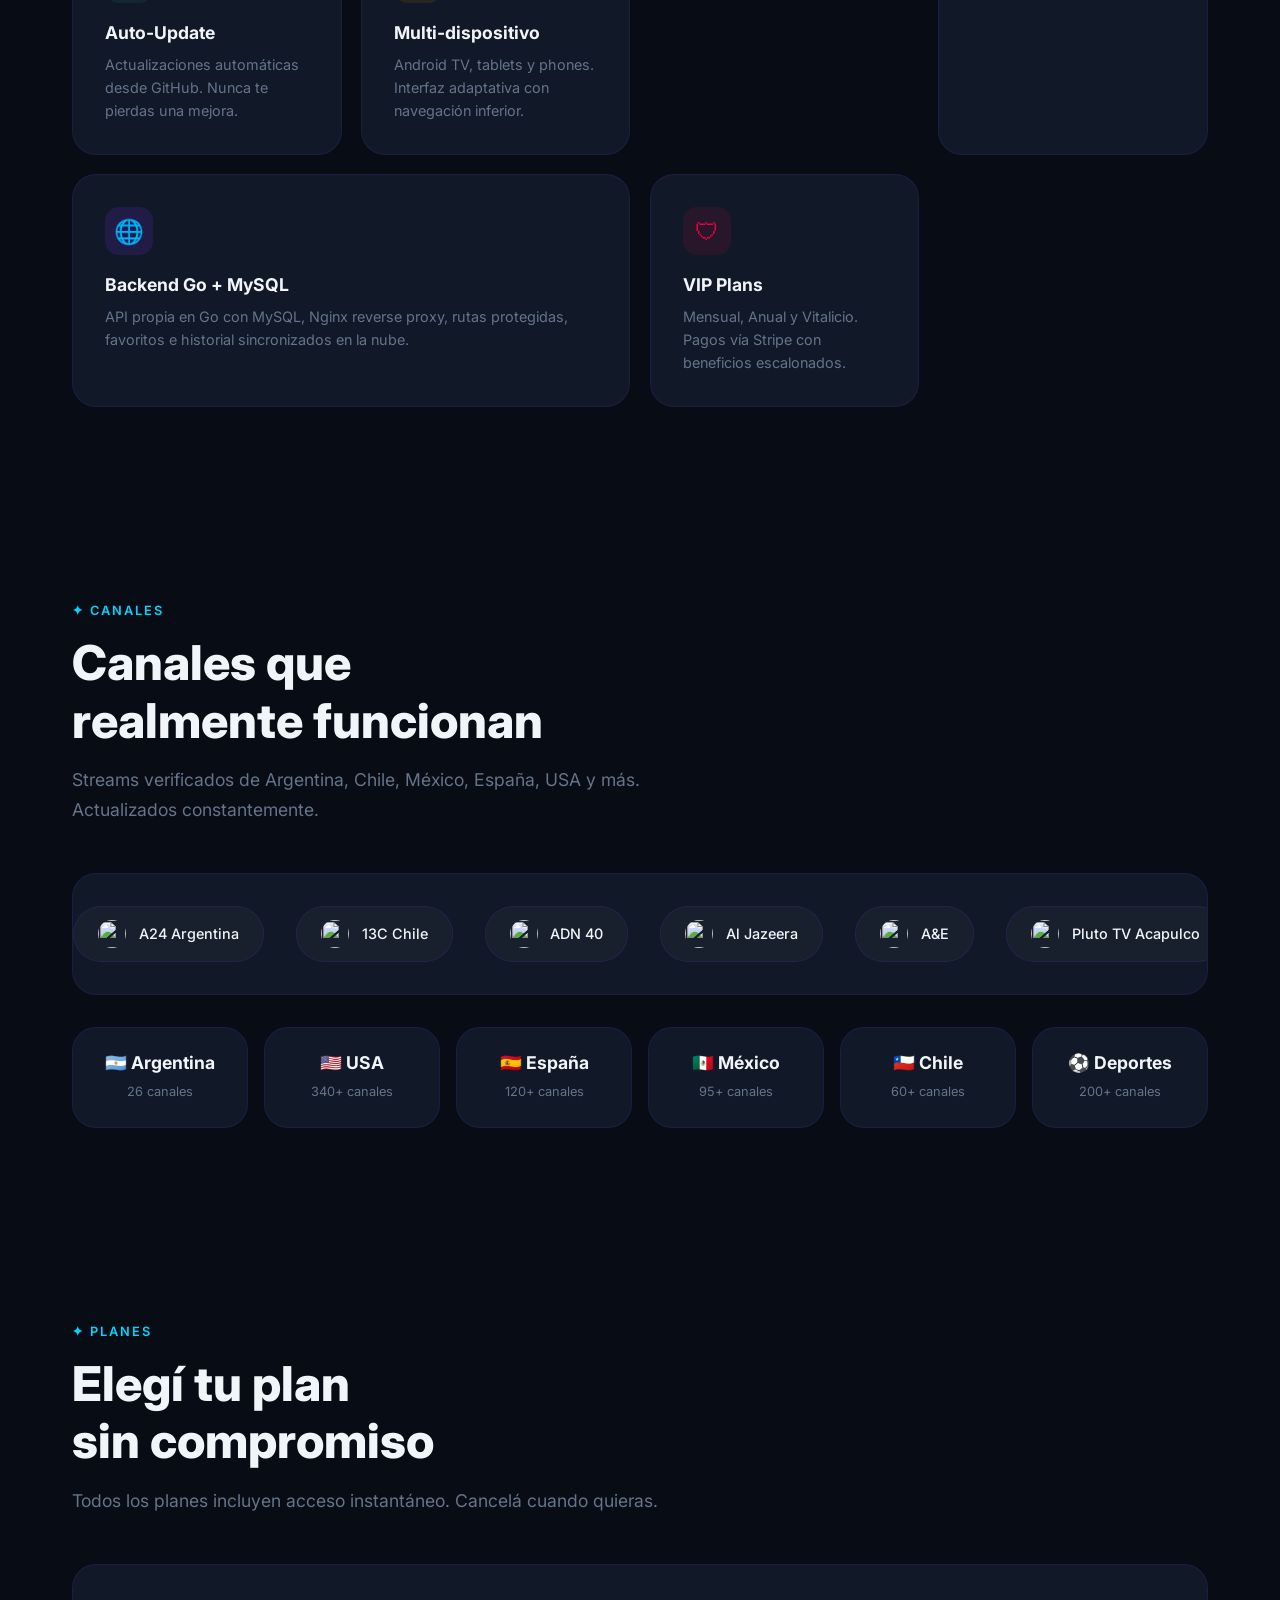
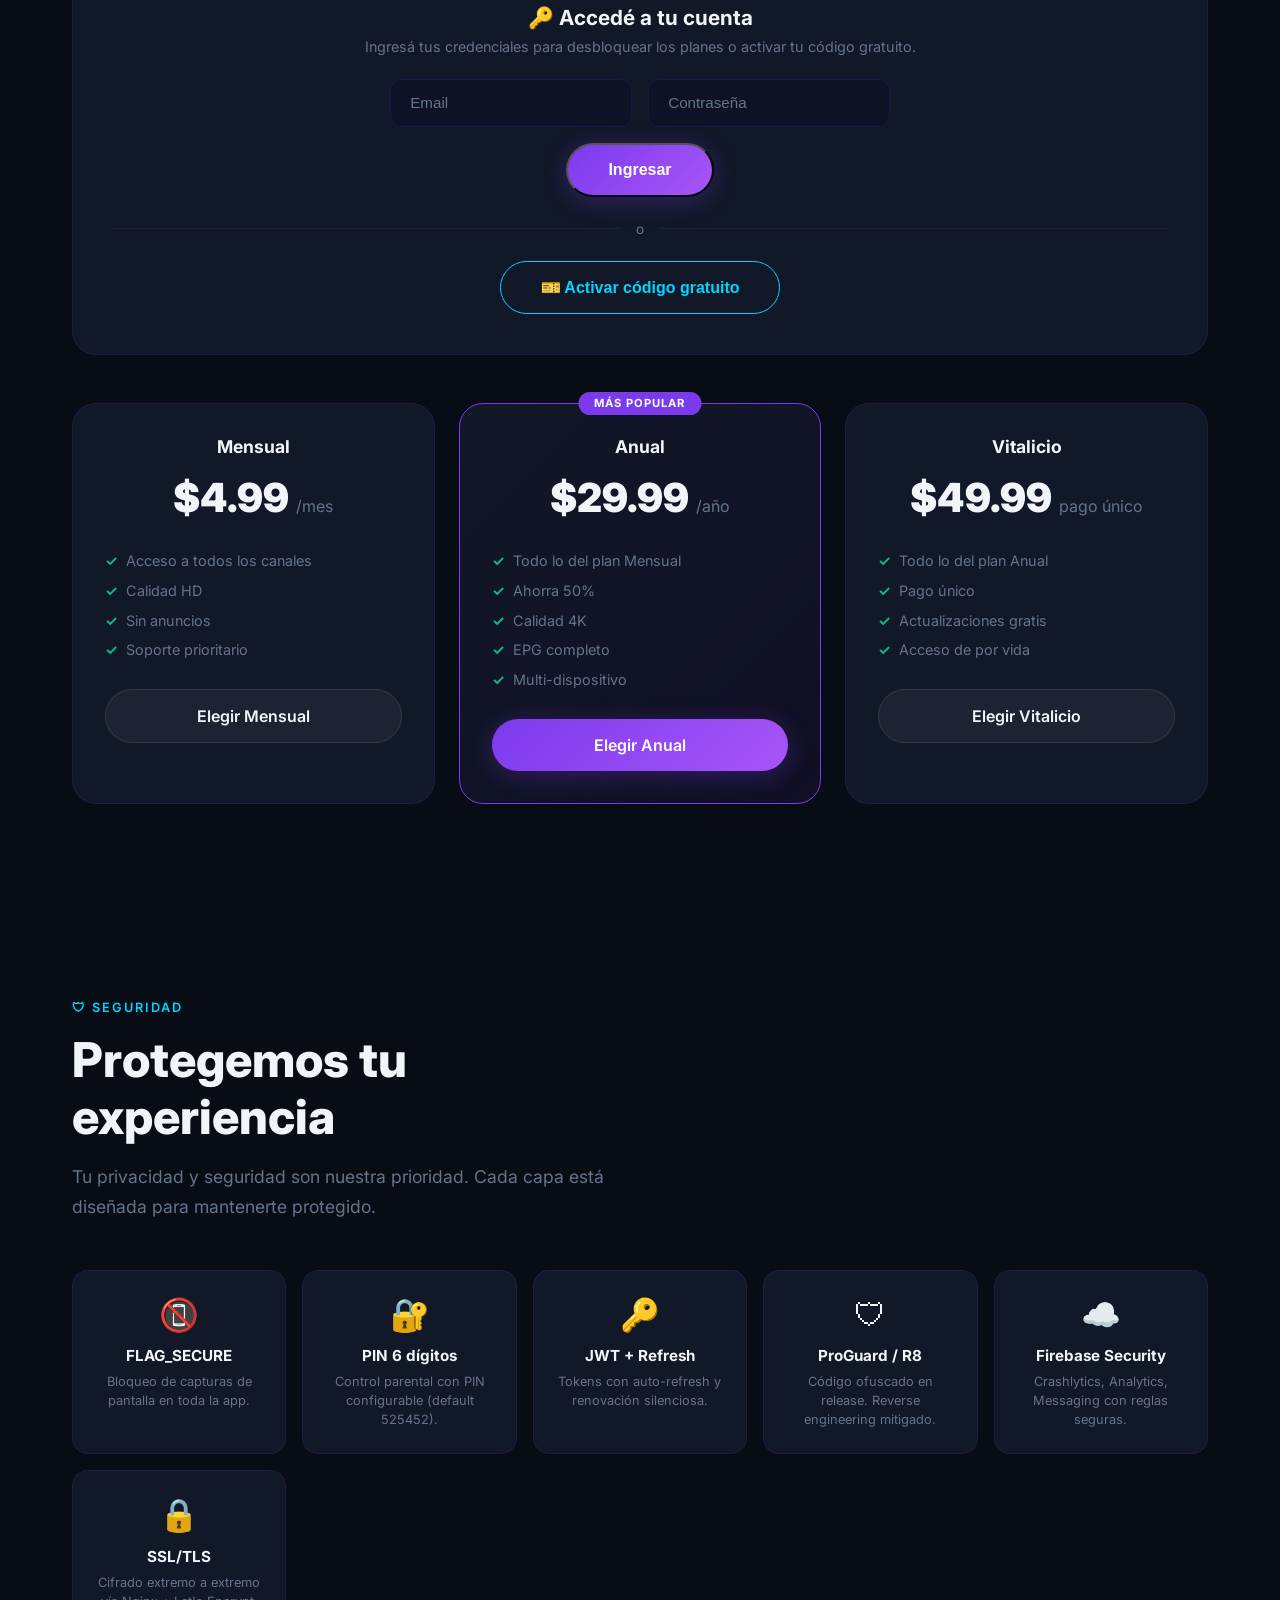
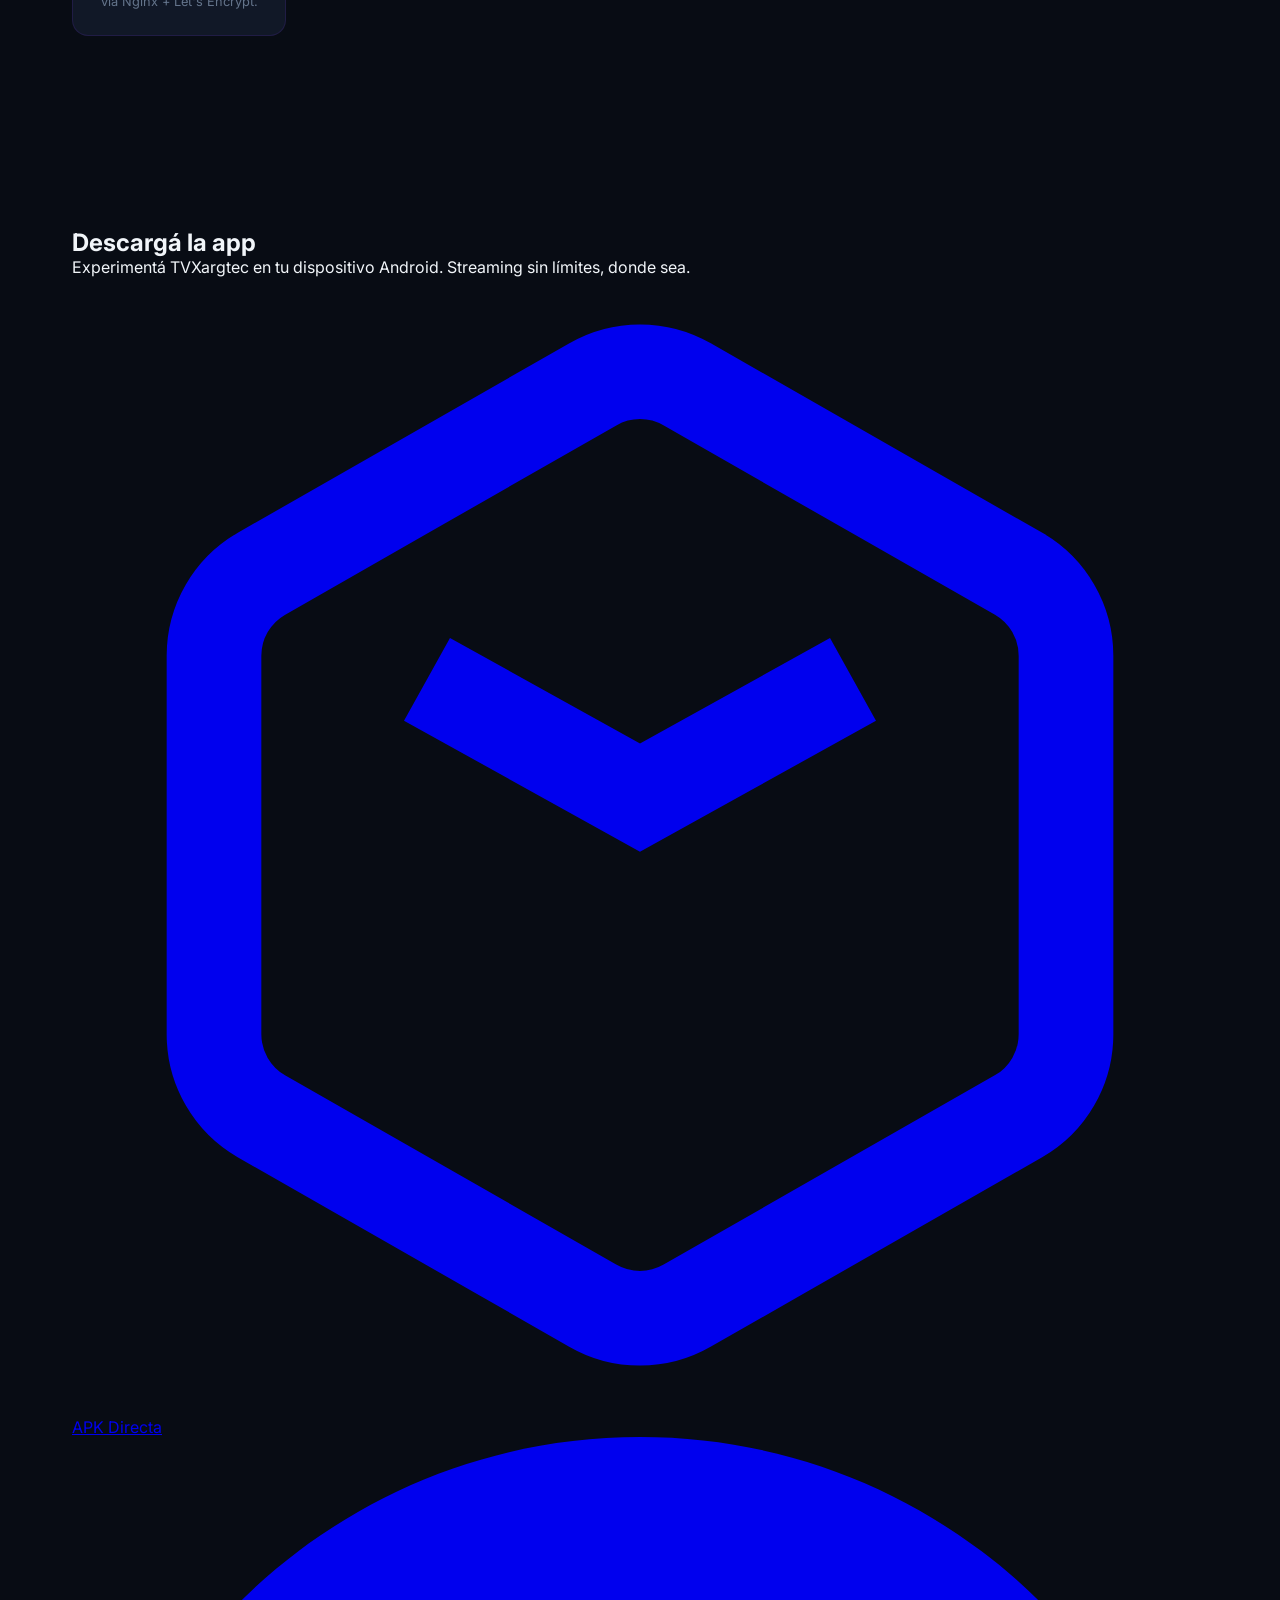
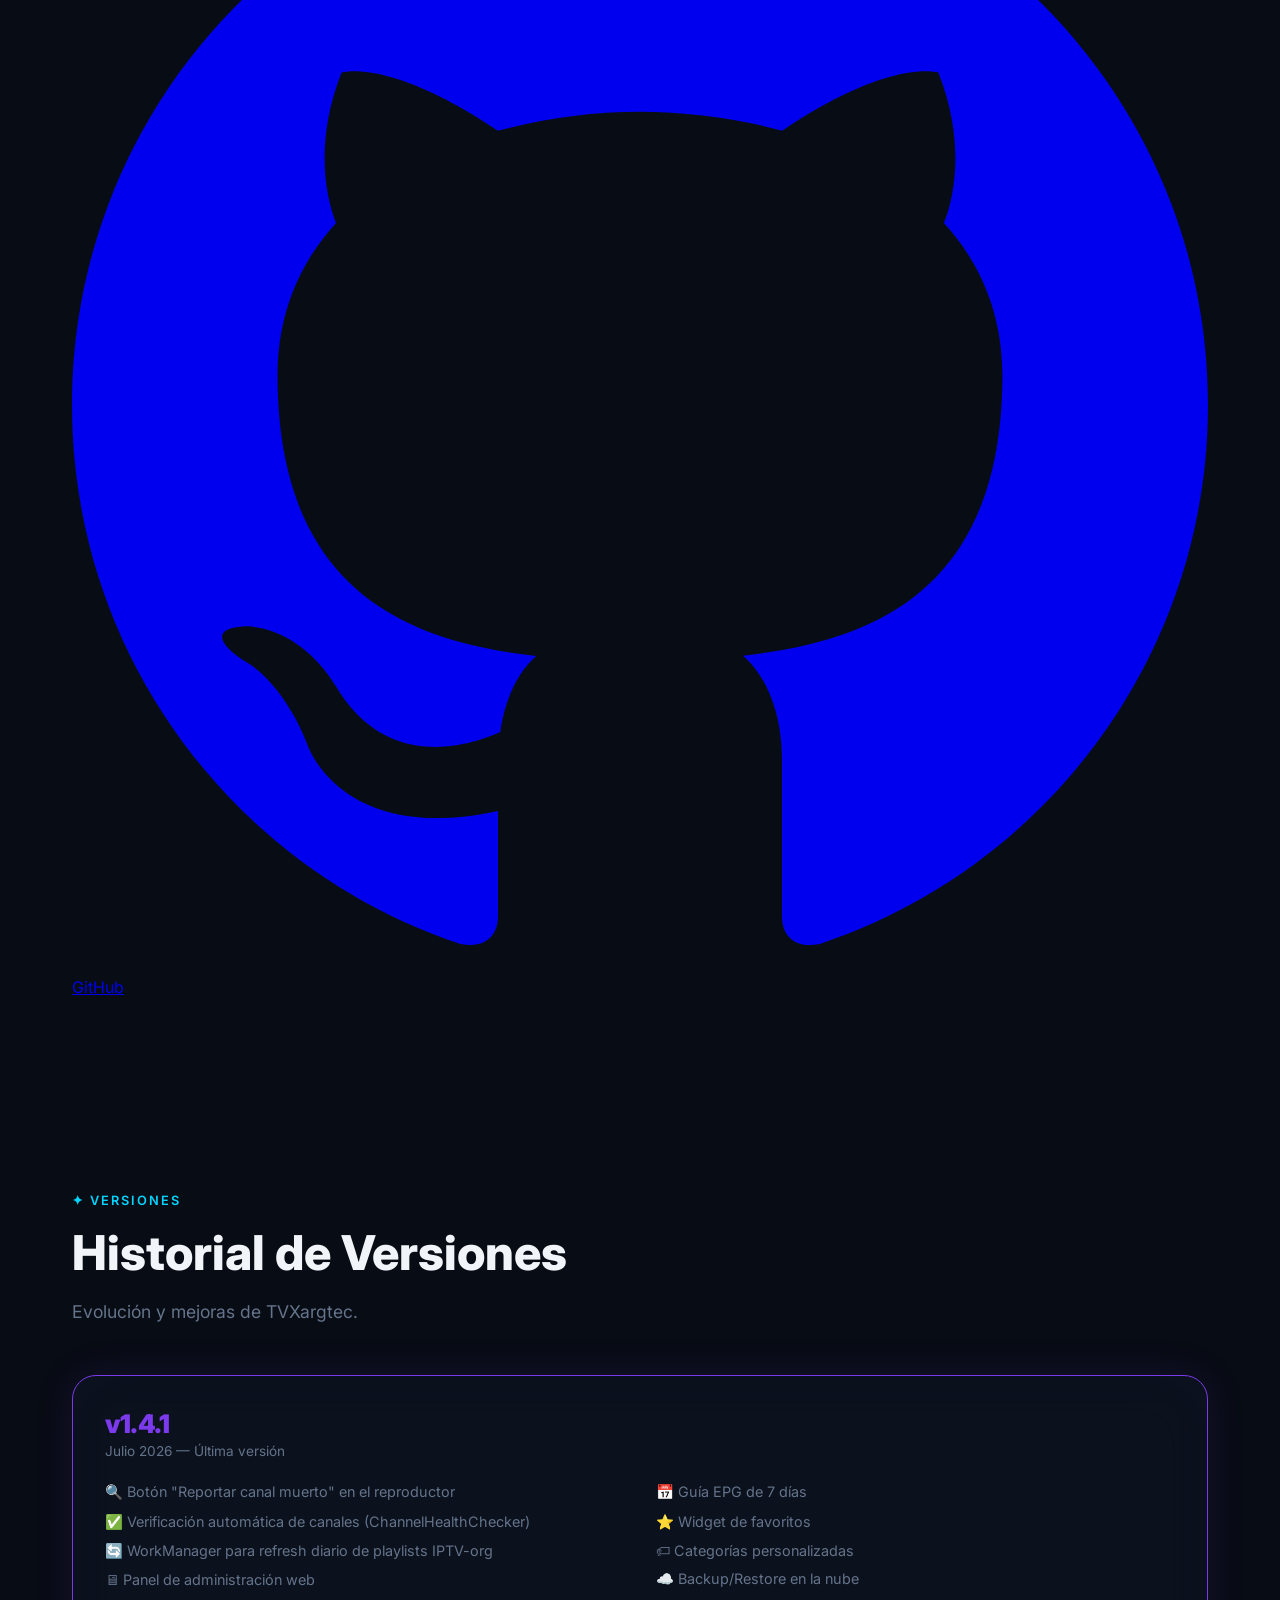
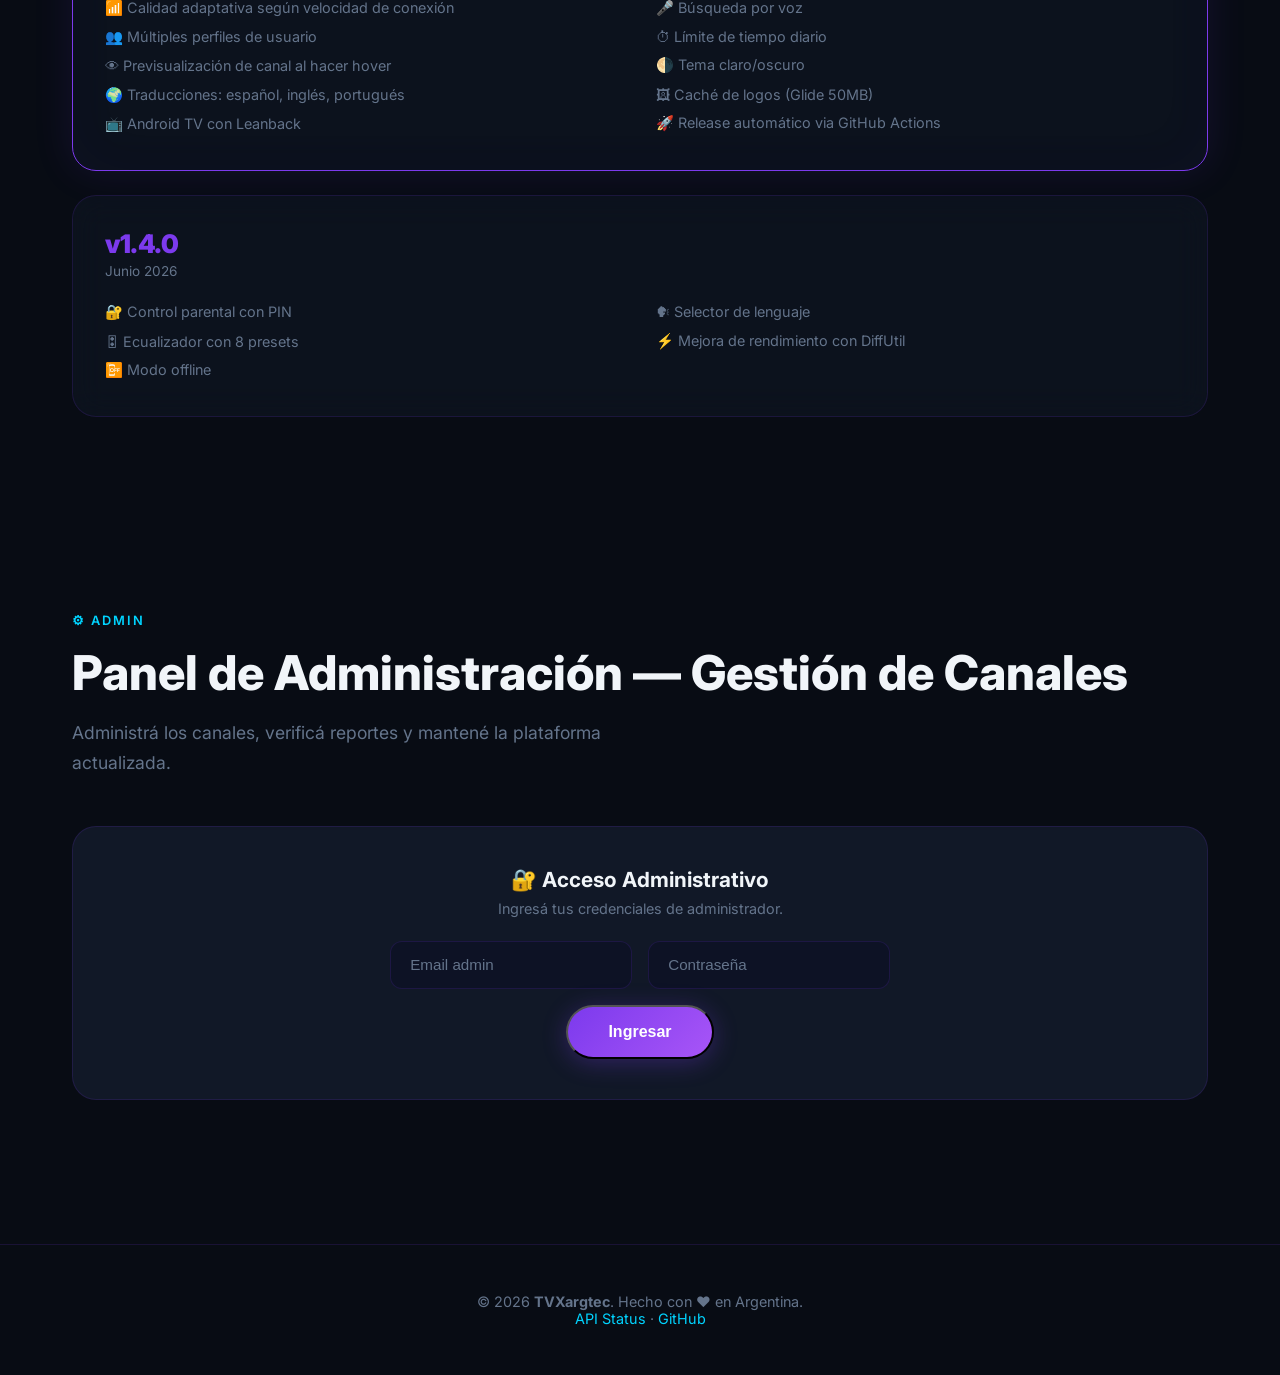
==== commit dd1e3ef0: "v1.4.1: EPG 7d, Android TV, widget, categorias, backup cloud, admin panel, perfiles, calidad adaptat" ====
--- a/website/index.html
+++ b/website/index.html
@@ -329,6 +329,121 @@
             .download-section { padding: 2rem; }
             .code-inputs input { width: 40px; height: 48px; font-size: 1.2rem; }
         }
+        /* ── Changelog ── */
+        .changelog-grid {
+            display: grid;
+            gap: 1.5rem;
+        }
+        .changelog-card {
+            background: rgba(17, 24, 39, 0.5);
+            backdrop-filter: blur(16px);
+            -webkit-backdrop-filter: blur(16px);
+            border: 1px solid var(--border);
+            border-radius: 24px;
+            padding: 2rem;
+            transition: all .4s;
+        }
+        .changelog-card:hover {
+            transform: translateY(-2px);
+        }
+        .changelog-card.current {
+            border-color: var(--violet);
+            box-shadow: 0 0 40px rgba(124,58,237,0.12), inset 0 0 60px rgba(124,58,237,0.03);
+        }
+        .changelog-version {
+            font-size: 1.6rem;
+            font-weight: 900;
+            color: var(--violet);
+            margin-bottom: .2rem;
+            letter-spacing: -.5px;
+        }
+        .changelog-date {
+            font-size: .85rem;
+            color: var(--muted);
+            margin-bottom: 1.2rem;
+        }
+        .changelog-list {
+            list-style: none;
+            columns: 2;
+            column-gap: 2rem;
+        }
+        .changelog-list li {
+            padding: .35rem 0;
+            font-size: .9rem;
+            color: var(--muted);
+            display: flex;
+            align-items: center;
+            gap: .6rem;
+            break-inside: avoid;
+        }
+        @media (max-width: 768px) {
+            .changelog-list { columns: 1; }
+        }
+
+        /* ── Admin ── */
+        .admin-tab {
+            animation: fadeIn .3s ease;
+        }
+        @keyframes fadeIn {
+            from { opacity: 0; transform: translateY(8px); }
+            to { opacity: 1; transform: translateY(0); }
+        }
+        .table-wrap {
+            overflow-x: auto;
+            border-radius: 16px;
+            border: 1px solid var(--border);
+            background: var(--card);
+        }
+        .admin-table {
+            width: 100%;
+            border-collapse: collapse;
+            font-size: .9rem;
+        }
+        .admin-table th {
+            text-align: left;
+            padding: 1rem 1.2rem;
+            font-size: .8rem;
+            text-transform: uppercase;
+            letter-spacing: 1px;
+            color: var(--muted);
+            border-bottom: 1px solid var(--border);
+            background: rgba(124,58,237,0.03);
+        }
+        .admin-table td {
+            padding: .9rem 1.2rem;
+            border-bottom: 1px solid rgba(255,255,255,0.03);
+            vertical-align: middle;
+        }
+        .admin-table tr:hover td {
+            background: rgba(124,58,237,0.03);
+        }
+        .admin-table .status-dot {
+            width: 10px; height: 10px;
+            border-radius: 50%;
+            display: inline-block;
+        }
+        .admin-table .status-dot.online { background: var(--green); box-shadow: 0 0 8px rgba(16,185,129,0.4); }
+        .admin-table .status-dot.offline { background: var(--crimson); box-shadow: 0 0 8px rgba(239,0,68,0.4); }
+        .admin-table .action-btn {
+            background: none; border: 1px solid var(--border);
+            color: var(--muted); padding: .4rem .8rem; border-radius: 8px;
+            cursor: pointer; font-size: .8rem; transition: all .3s;
+            margin-right: .4rem;
+        }
+        .admin-table .action-btn:hover { border-color: var(--violet); color: var(--text); }
+        .admin-table .action-btn.danger:hover { border-color: var(--crimson); color: var(--crimson); }
+        .admin-table .action-btn.save { border-color: var(--green); color: var(--green); }
+        .admin-table input.inline-edit {
+            background: var(--bg2); border: 1px solid var(--border);
+            color: var(--text); padding: .4rem .6rem; border-radius: 6px;
+            font-size: .9rem; width: 100%; outline: none;
+        }
+        .admin-table input.inline-edit:focus { border-color: var(--violet); }
+        .admin-table .deleted-row td {
+            text-decoration: line-through;
+            opacity: .5;
+        }
+        .admin-table .deleted-row .action-btn { display: none; }
     </style>
 </head>
 <body>
@@ -342,6 +457,8 @@
         <a href="#pricing">Planes</a>
         <a href="#security">Seguridad</a>
         <a href="#download">Descargar</a>
+        <a href="#changelog">Versiones</a>
+        <a href="#admin">Admin</a>
     </div>
 </nav>
 
@@ -545,6 +662,115 @@
                 <svg viewBox="0 0 24 24" fill="currentColor"><path d="M12 0C5.374 0 0 5.373 0 12c0 5.302 3.438 9.8 8.207 11.387.599.111.793-.261.793-.577v-2.234c-3.338.726-4.033-1.416-4.033-1.416-.546-1.387-1.333-1.756-1.333-1.756-1.089-.745.083-.729.083-.729 1.205.084 1.839 1.237 1.839 1.237 1.07 1.834 2.807 1.304 3.492.997.107-.775.418-1.305.762-1.604-2.665-.305-5.467-1.334-5.467-5.931 0-1.311.469-2.381 1.236-3.221-.124-.303-.535-1.524.117-3.176 0 0 1.008-.322 3.301 1.23A11.509 11.509 0 0112 5.803c1.02.005 2.047.138 3.006.404 2.291-1.552 3.297-1.23 3.297-1.23.653 1.653.242 2.874.118 3.176.77.84 1.235 1.911 1.235 3.221 0 4.609-2.807 5.624-5.479 5.921.43.372.823 1.102.823 2.222v3.293c0 .319.192.694.801.576C20.566 21.797 24 17.3 24 12c0-6.627-5.373-12-12-12z"/></svg>
                 GitHub
             </a>
+        </div>
+    </div>
+</section>
+
+<!-- Changelog -->
+<section id="changelog">
+    <div class="section-tag">✦ Versiones</div>
+    <h2 class="section-title">Historial de Versiones</h2>
+    <p class="section-sub">Evolución y mejoras de TVXargtec.</p>
+    <div class="changelog-grid">
+        <div class="changelog-card current">
+            <div class="changelog-version">v1.4.1</div>
+            <div class="changelog-date">Julio 2026 — Última versión</div>
+            <ul class="changelog-list">
+                <li>🔍 Botón "Reportar canal muerto" en el reproductor</li>
+                <li>✅ Verificación automática de canales (ChannelHealthChecker)</li>
+                <li>🔄 WorkManager para refresh diario de playlists IPTV-org</li>
+                <li>🖥 Panel de administración web</li>
+                <li>📶 Calidad adaptativa según velocidad de conexión</li>
+                <li>👥 Múltiples perfiles de usuario</li>
+                <li>👁 Previsualización de canal al hacer hover</li>
+                <li>🌍 Traducciones: español, inglés, portugués</li>
+                <li>📺 Android TV con Leanback</li>
+                <li>📅 Guía EPG de 7 días</li>
+                <li>⭐ Widget de favoritos</li>
+                <li>🏷 Categorías personalizadas</li>
+                <li>☁️ Backup/Restore en la nube</li>
+                <li>🎤 Búsqueda por voz</li>
+                <li>⏱ Límite de tiempo diario</li>
+                <li>🌗 Tema claro/oscuro</li>
+                <li>🖼 Caché de logos (Glide 50MB)</li>
+                <li>🚀 Release automático via GitHub Actions</li>
+            </ul>
+        </div>
+        <div class="changelog-card">
+            <div class="changelog-version">v1.4.0</div>
+            <div class="changelog-date">Junio 2026</div>
+            <ul class="changelog-list">
+                <li>🔐 Control parental con PIN</li>
+                <li>🎛 Ecualizador con 8 presets</li>
+                <li>📴 Modo offline</li>
+                <li>🗣 Selector de lenguaje</li>
+                <li>⚡ Mejora de rendimiento con DiffUtil</li>
+            </ul>
+        </div>
+    </div>
+</section>
+
+<!-- Admin -->
+<section id="admin">
+    <div class="section-tag">⚙ Admin</div>
+    <h2 class="section-title">Panel de Administración — Gestión de Canales</h2>
+    <p class="section-sub">Administrá los canales, verificá reportes y mantené la plataforma actualizada.</p>
+
+    <div class="admin-login" id="adminLogin">
+        <div class="auth-section">
+            <h3>🔐 Acceso Administrativo</h3>
+            <p>Ingresá tus credenciales de administrador.</p>
+            <form class="auth-form" onsubmit="return adminLogin(event)">
+                <input type="email" id="adminEmail" placeholder="Email admin" required>
+                <input type="password" id="adminPass" placeholder="Contraseña" required>
+                <button type="submit" class="btn btn-primary">Ingresar</button>
+            </form>
+        </div>
+    </div>
+
+    <div id="adminPanel" style="display:none">
+        <div style="display:flex;gap:1rem;flex-wrap:wrap;margin-bottom:2rem">
+            <button class="btn btn-primary" onclick="showAdminTab('channels')">📺 Canales</button>
+            <button class="btn btn-secondary" onclick="showAdminTab('add')">➕ Añadir Canal</button>
+            <button class="btn btn-secondary" onclick="showAdminTab('reports')">📊 Reportes</button>
+            <button class="btn btn-outline" onclick="adminLogout()" style="margin-left:auto">🚪 Salir</button>
+        </div>
+
+        <div id="adminChannels" class="admin-tab">
+            <div style="display:flex;justify-content:space-between;align-items:center;margin-bottom:1rem">
+                <h3 style="font-size:1.3rem">Canales Registrados</h3>
+                <button class="btn btn-secondary" onclick="fetchChannels()" style="padding:.5rem 1rem;font-size:.85rem">🔄 Refrescar</button>
+            </div>
+            <div class="table-wrap">
+                <table class="admin-table">
+                    <thead>
+                        <tr><th>Estado</th><th>Título</th><th>Categoría</th><th>Acciones</th></tr>
+                    </thead>
+                    <tbody id="channelsBody">
+                        <tr><td colspan="4" style="text-align:center;color:var(--muted);padding:2rem">Cargando canales...</td></tr>
+                    </tbody>
+                </table>
+            </div>
+        </div>
+
+        <div id="adminAdd" class="admin-tab" style="display:none">
+            <div class="auth-section" style="text-align:left">
+                <h3>➕ Añadir Canal</h3>
+                <p>Completá los datos del nuevo canal.</p>
+                <form class="auth-form" onsubmit="return addChannel(event)" style="max-width:100%">
+                    <input type="url" id="newUrl" placeholder="URL del stream" required style="flex:100%">
+                    <input type="text" id="newTitle" placeholder="Título del canal" required>
+                    <input type="text" id="newCategory" placeholder="Categoría (ej: Noticias)" required>
+                    <input type="url" id="newLogo" placeholder="URL del logo">
+                    <button type="submit" class="btn btn-primary" style="flex:100%">Guardar Canal</button>
+                </form>
+                <div id="addChannelMsg" style="margin-top:1rem;font-size:.9rem"></div>
+            </div>
+        </div>
+
+        <div id="adminReports" class="admin-tab" style="display:none">
+            <h3 style="font-size:1.3rem;margin-bottom:1rem">📊 Reportes de Canales</h3>
+            <div id="reportsContent" style="color:var(--muted);padding:2rem 0">Cargando reportes...</div>
         </div>
     </div>
 </section>
@@ -648,6 +874,159 @@
     document.getElementById('activationModal').addEventListener('click', function(e) {
         if (e.target === this) closeModal();
     });
+
+    /* ── Admin ── */
+    const ADMIN_CREDENTIALS = { email: 'admin@tvxargtec.com', password: 'admin123' };
+    let channelsData = [];
+
+    function adminLogin(e) {
+        e.preventDefault();
+        const email = document.getElementById('adminEmail').value;
+        const pass = document.getElementById('adminPass').value;
+        if (email === ADMIN_CREDENTIALS.email && pass === ADMIN_CREDENTIALS.password) {
+            document.getElementById('adminLogin').style.display = 'none';
+            document.getElementById('adminPanel').style.display = 'block';
+            fetchChannels();
+        } else {
+            alert('❌ Credenciales inválidas');
+        }
+        return false;
+    }
+
+    function adminLogout() {
+        document.getElementById('adminLogin').style.display = 'block';
+        document.getElementById('adminPanel').style.display = 'none';
+    }
+
+    function showAdminTab(tab) {
+        document.querySelectorAll('.admin-tab').forEach(t => t.style.display = 'none');
+        const map = { channels: 'adminChannels', add: 'adminAdd', reports: 'adminReports' };
+        const el = document.getElementById(map[tab]);
+        if (el) {
+            el.style.display = 'block';
+            if (tab === 'reports') fetchReports();
+        }
+    }
+
+    async function fetchChannels() {
+        const tbody = document.getElementById('channelsBody');
+        tbody.innerHTML = '<tr><td colspan="4" style="text-align:center;color:var(--muted);padding:2rem">Cargando canales...</td></tr>';
+        try {
+            const res = await fetch('https://apitvxargtec.duckdns.org/api/content');
+            if (!res.ok) throw new Error('HTTP ' + res.status);
+            const data = await res.json();
+            channelsData = Array.isArray(data) ? data : (data.channels || data.data || []);
+            renderChannels();
+        } catch (err) {
+            tbody.innerHTML = '<tr><td colspan="4" style="text-align:center;color:var(--crimson);padding:2rem">❌ Error al cargar: ' + err.message + '</td></tr>';
+        }
+    }
+
+    function renderChannels() {
+        const tbody = document.getElementById('channelsBody');
+        if (!channelsData.length) {
+            tbody.innerHTML = '<tr><td colspan="4" style="text-align:center;color:var(--muted);padding:2rem">No hay canales registrados.</td></tr>';
+            return;
+        }
+        tbody.innerHTML = channelsData.map((ch, i) => {
+            const title = ch.title || ch.name || '—';
+            const category = ch.category || ch.group || 'General';
+            const status = ch.status !== undefined ? ch.status : (ch.online !== undefined ? ch.online : true);
+            const isOnline = status === true || status === 'online' || status === 'active' || status === 1;
+            const isDeleted = ch._deleted;
+            return `<tr class="${isDeleted ? 'deleted-row' : ''}" data-index="${i}">
+                <td><span class="status-dot ${isOnline ? 'online' : 'offline'}"></span></td>
+                <td class="cell-title">${title}</td>
+                <td class="cell-category">${category}</td>
+                <td>
+                    ${isDeleted ? '<span style="color:var(--crimson);font-size:.8rem">Eliminado</span>' :
+                        `<button class="action-btn" onclick="editChannel(${i})">✎ Editar</button>
+                         <button class="action-btn danger" onclick="deleteChannel(${i})">✕ Eliminar</button>`}
+                </td>
+            </tr>`;
+        }).join('');
+    }
+
+    function editChannel(index) {
+        const ch = channelsData[index];
+        const row = document.querySelector(`tr[data-index="${index}"]`);
+        if (!row) return;
+        const titleCell = row.querySelector('.cell-title');
+        const catCell = row.querySelector('.cell-category');
+        const actionsCell = row.querySelector('td:last-child');
+        const currentTitle = ch.title || ch.name || '';
+        const currentCat = ch.category || ch.group || '';
+        titleCell.innerHTML = `<input class="inline-edit" type="text" value="${currentTitle.replace(/"/g,'&quot;')}" data-field="title">`;
+        catCell.innerHTML = `<input class="inline-edit" type="text" value="${currentCat.replace(/"/g,'&quot;')}" data-field="category">`;
+        actionsCell.innerHTML = `<button class="action-btn save" onclick="saveChannel(${index})">✓ Guardar</button>
+                                <button class="action-btn" onclick="fetchChannels()">✕ Cancelar</button>`;
+    }
+
+    function saveChannel(index) {
+        const row = document.querySelector(`tr[data-index="${index}"]`);
+        if (!row) return;
+        const inputs = row.querySelectorAll('.inline-edit');
+        inputs.forEach(inp => {
+            const field = inp.dataset.field;
+            if (field === 'title') channelsData[index].title = inp.value;
+            if (field === 'category') channelsData[index].category = inp.value;
+        });
+        renderChannels();
+    }
+
+    function deleteChannel(index) {
+        if (!confirm('¿Eliminar este canal?')) return;
+        channelsData[index]._deleted = true;
+        renderChannels();
+    }
+
+    async function addChannel(e) {
+        e.preventDefault();
+        const msg = document.getElementById('addChannelMsg');
+        const url = document.getElementById('newUrl').value;
+        const title = document.getElementById('newTitle').value;
+        const category = document.getElementById('newCategory').value;
+        const logo = document.getElementById('newLogo').value || '';
+        const newCh = { title, category, url, logo, _deleted: false, _pending: true };
+        channelsData.unshift(newCh);
+        renderChannels();
+        document.getElementById('newUrl').value = '';
+        document.getElementById('newTitle').value = '';
+        document.getElementById('newCategory').value = '';
+        document.getElementById('newLogo').value = '';
+        msg.innerHTML = '<span style="color:var(--green)">✅ Canal agregado localmente. Los cambios se reflejan en la tabla.</span>';
+        setTimeout(() => msg.innerHTML = '', 3000);
+        return false;
+    }
+
+    async function fetchReports() {
+        const el = document.getElementById('reportsContent');
+        el.innerHTML = 'Consultando reportes...';
+        try {
+            const res = await fetch('https://apitvxargtec.duckdns.org/api/reports');
+            if (!res.ok) throw new Error('HTTP ' + res.status);
+            const data = await res.json();
+            const reports = Array.isArray(data) ? data : (data.reports || data.data || []);
+            if (!reports.length) {
+                el.innerHTML = '<div style="text-align:center;padding:2rem">No hay reportes registrados.</div>';
+                return;
+            }
+            el.innerHTML = reports.map(r => `
+                <div style="background:var(--card);border:1px solid var(--border);border-radius:12px;padding:1rem;margin-bottom:.8rem;display:flex;justify-content:space-between;align-items:center;flex-wrap:wrap;gap:.5rem">
+                    <div><strong>${r.channel || r.title || '—'}</strong><br><span style="font-size:.8rem;color:var(--muted)">${r.reason || r.message || 'Sin detalle'}</span></div>
+                    <span style="font-size:.8rem;color:var(--muted)">${r.date || r.created_at || ''}</span>
+                </div>
+            `).join('');
+        } catch (err) {
+            el.innerHTML = '<div style="text-align:center;padding:2rem;color:var(--muted)">ℹ️ No hay endpoint de reportes disponible. Usá un canal simulado para pruebas.</div>';
+            el.innerHTML += '<div style="display:grid;gap:.8rem;margin-top:1rem">' +
+                ['Canal A24 reportado como offline', 'ESPN señal intermitente', 'HBO sin audio'].map(r => `
+                <div style="background:var(--card);border:1px solid var(--border);border-radius:12px;padding:1rem;display:flex;justify-content:space-between;align-items:center">
+                    <div><strong>${r}</strong></div>
+                    <span style="font-size:.8rem;color:var(--muted)">Hoy</span>
+                </div>`).join('') + '</div>';
+        }
+    }
 </script>
 </body>
 </html>
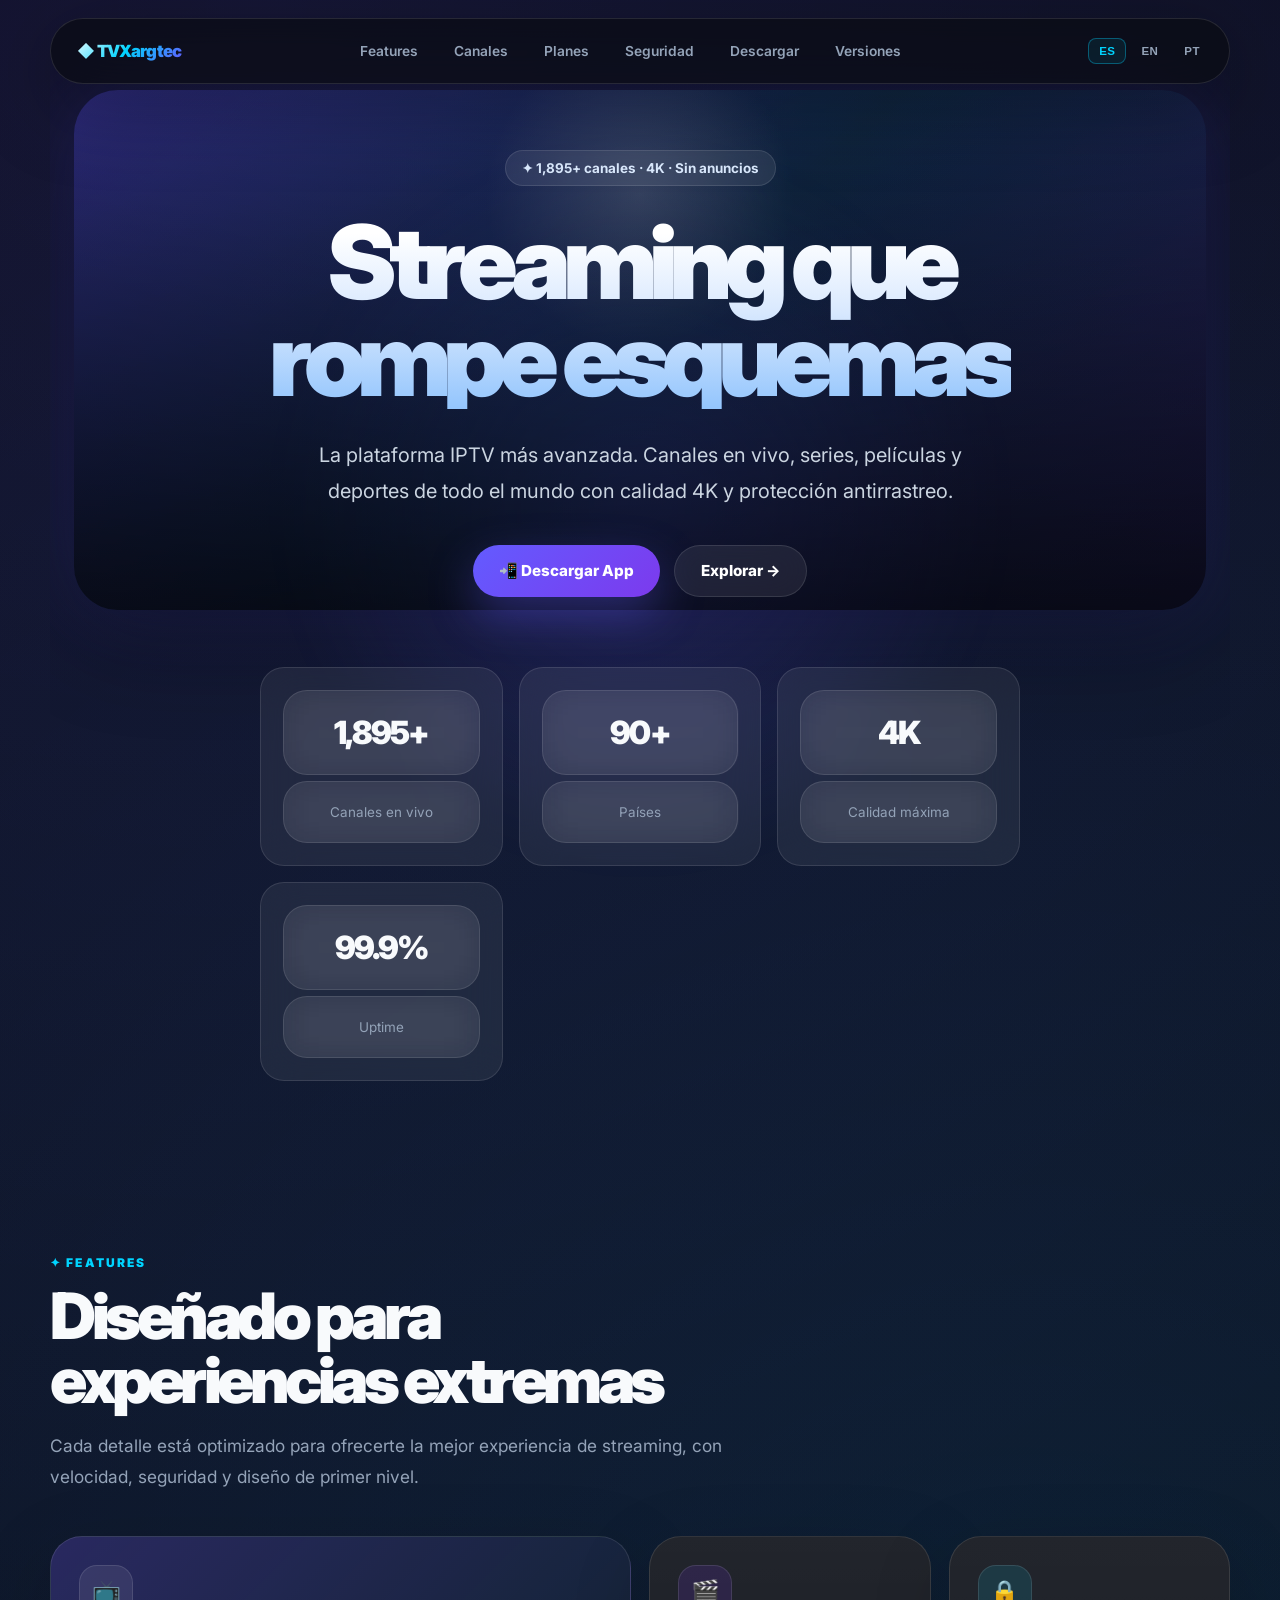
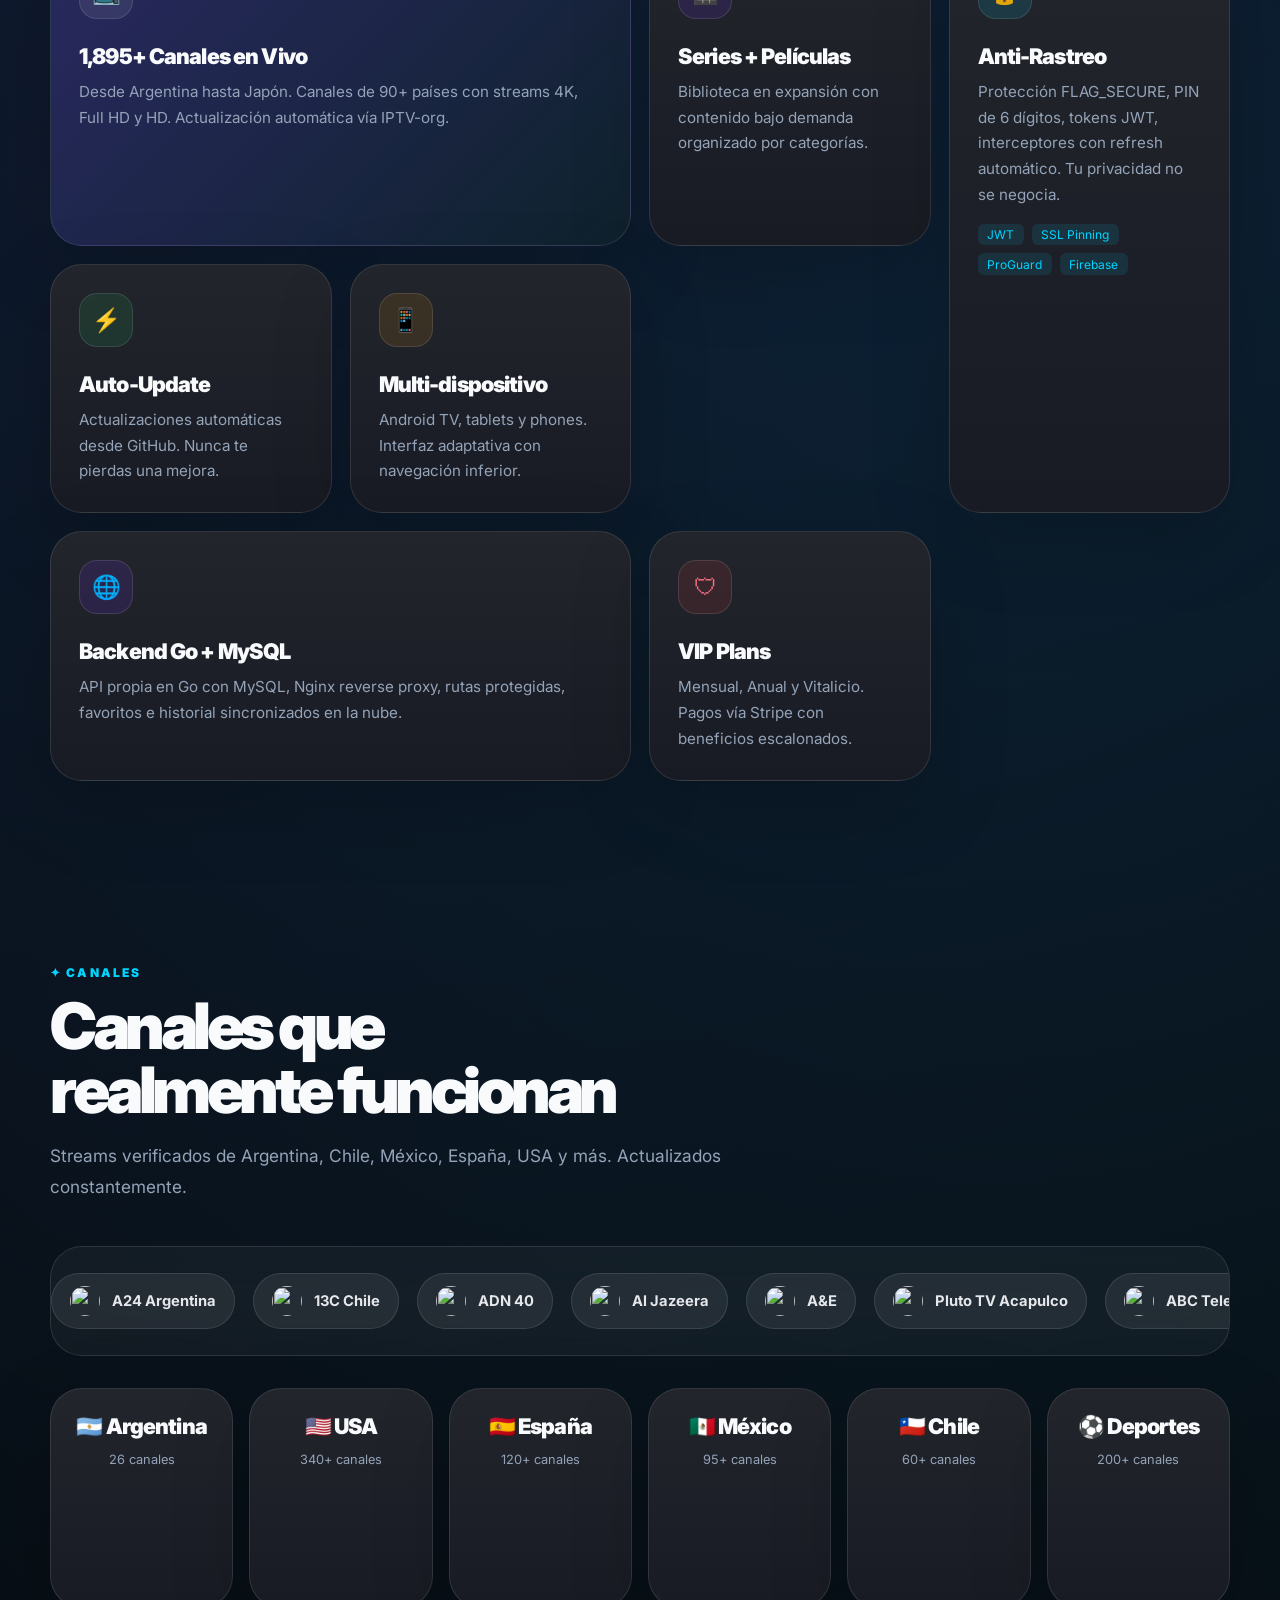
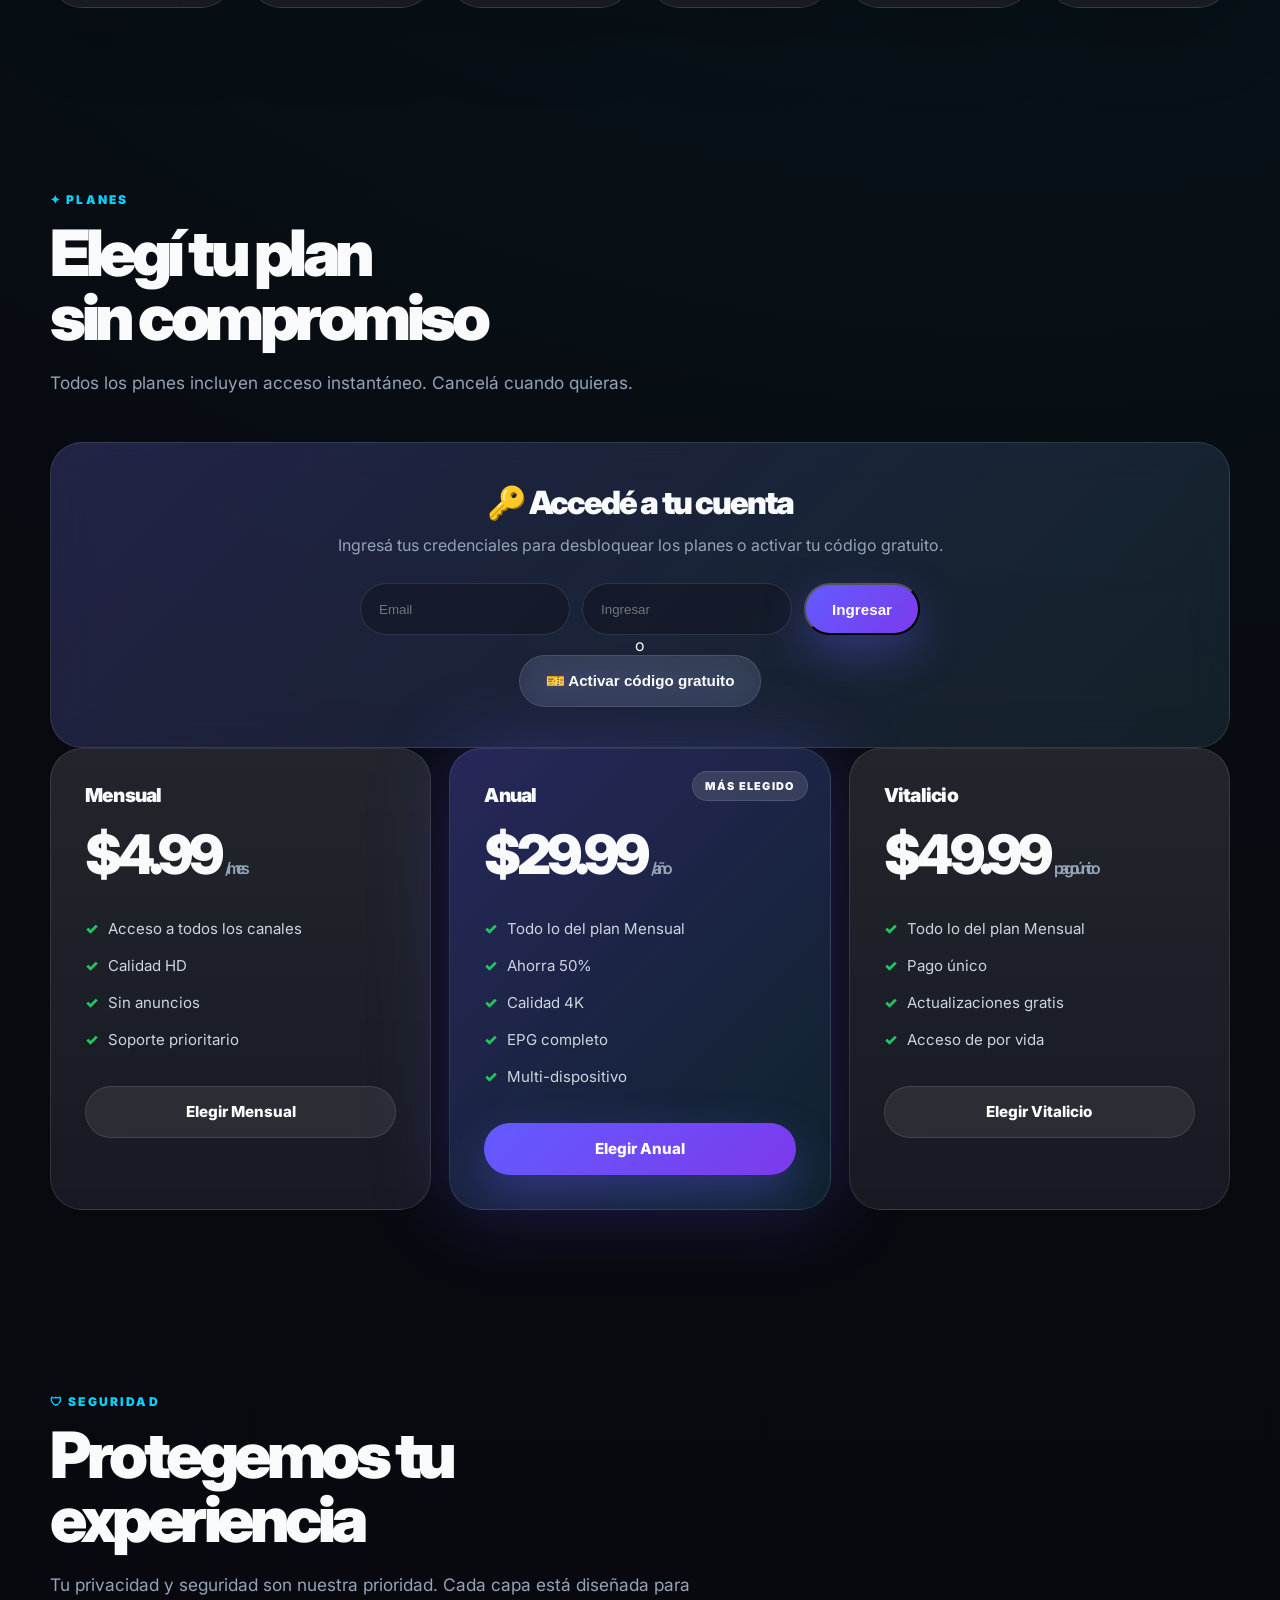
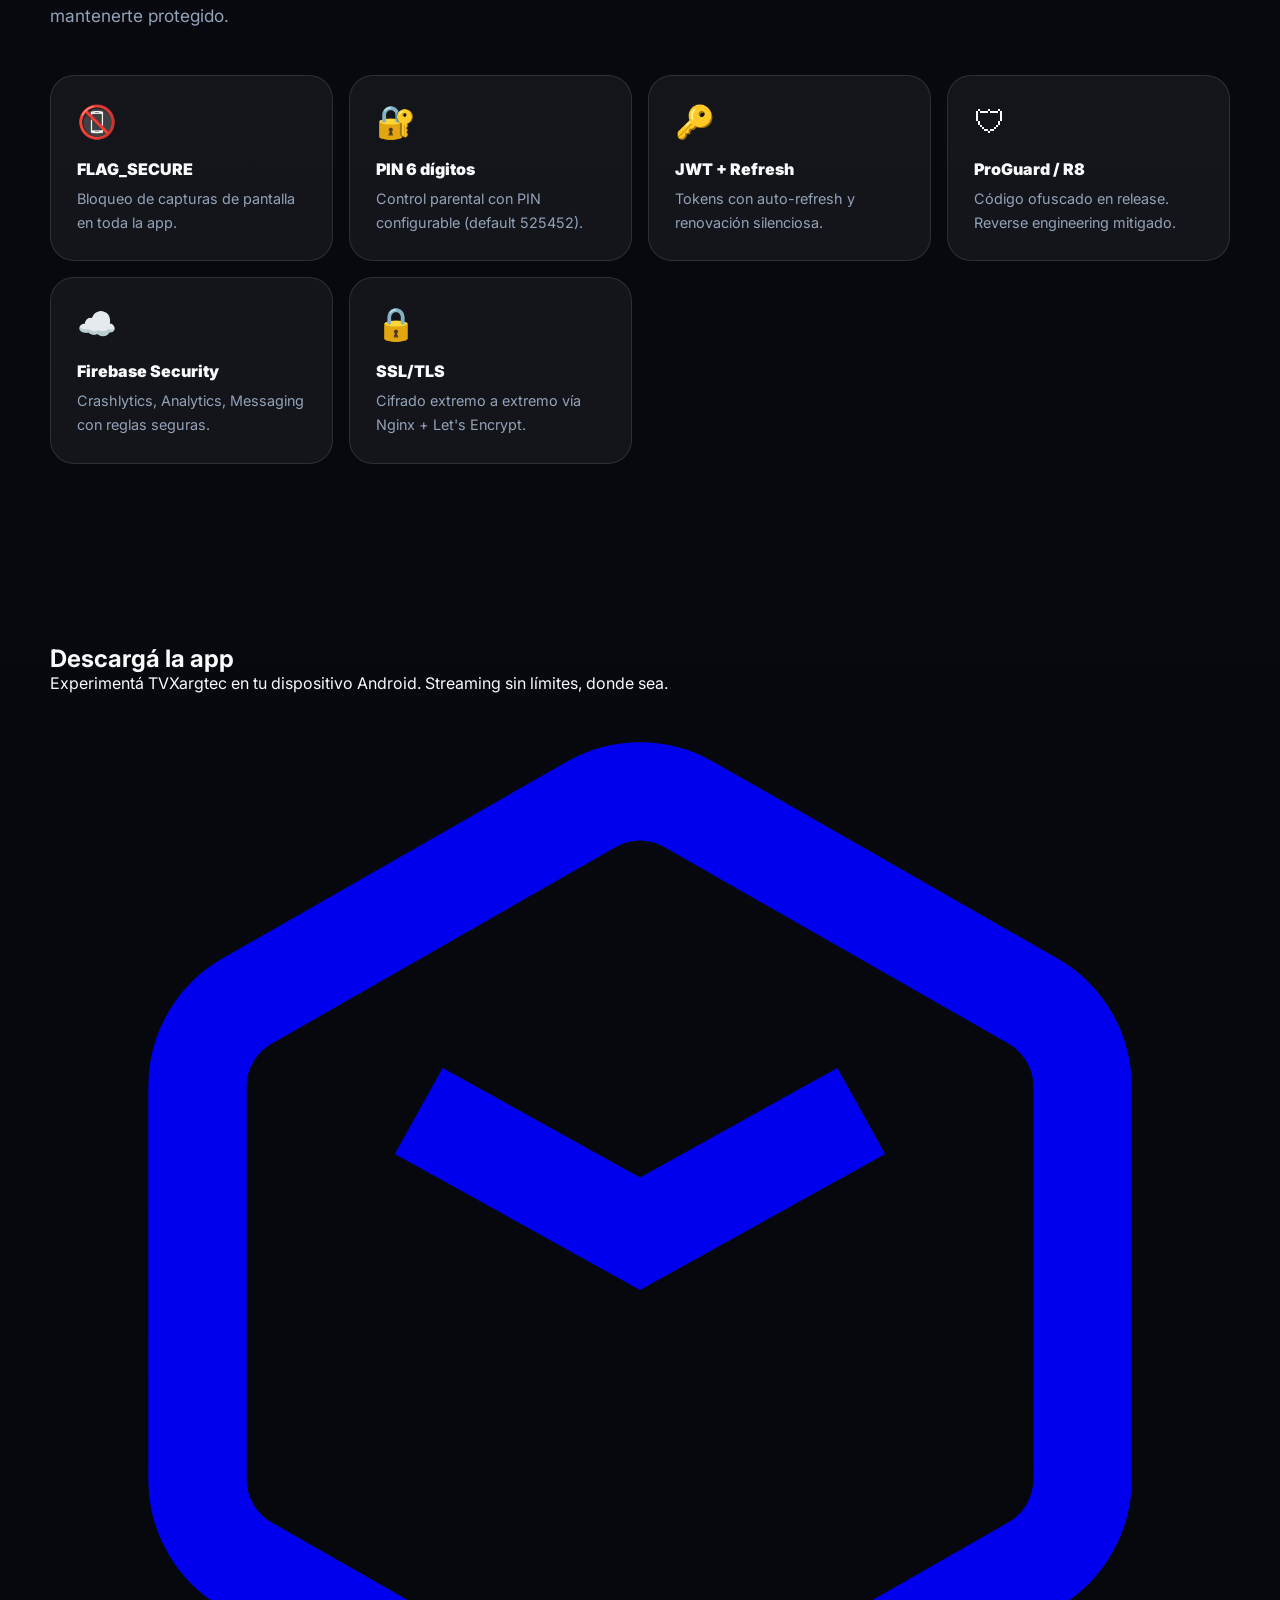
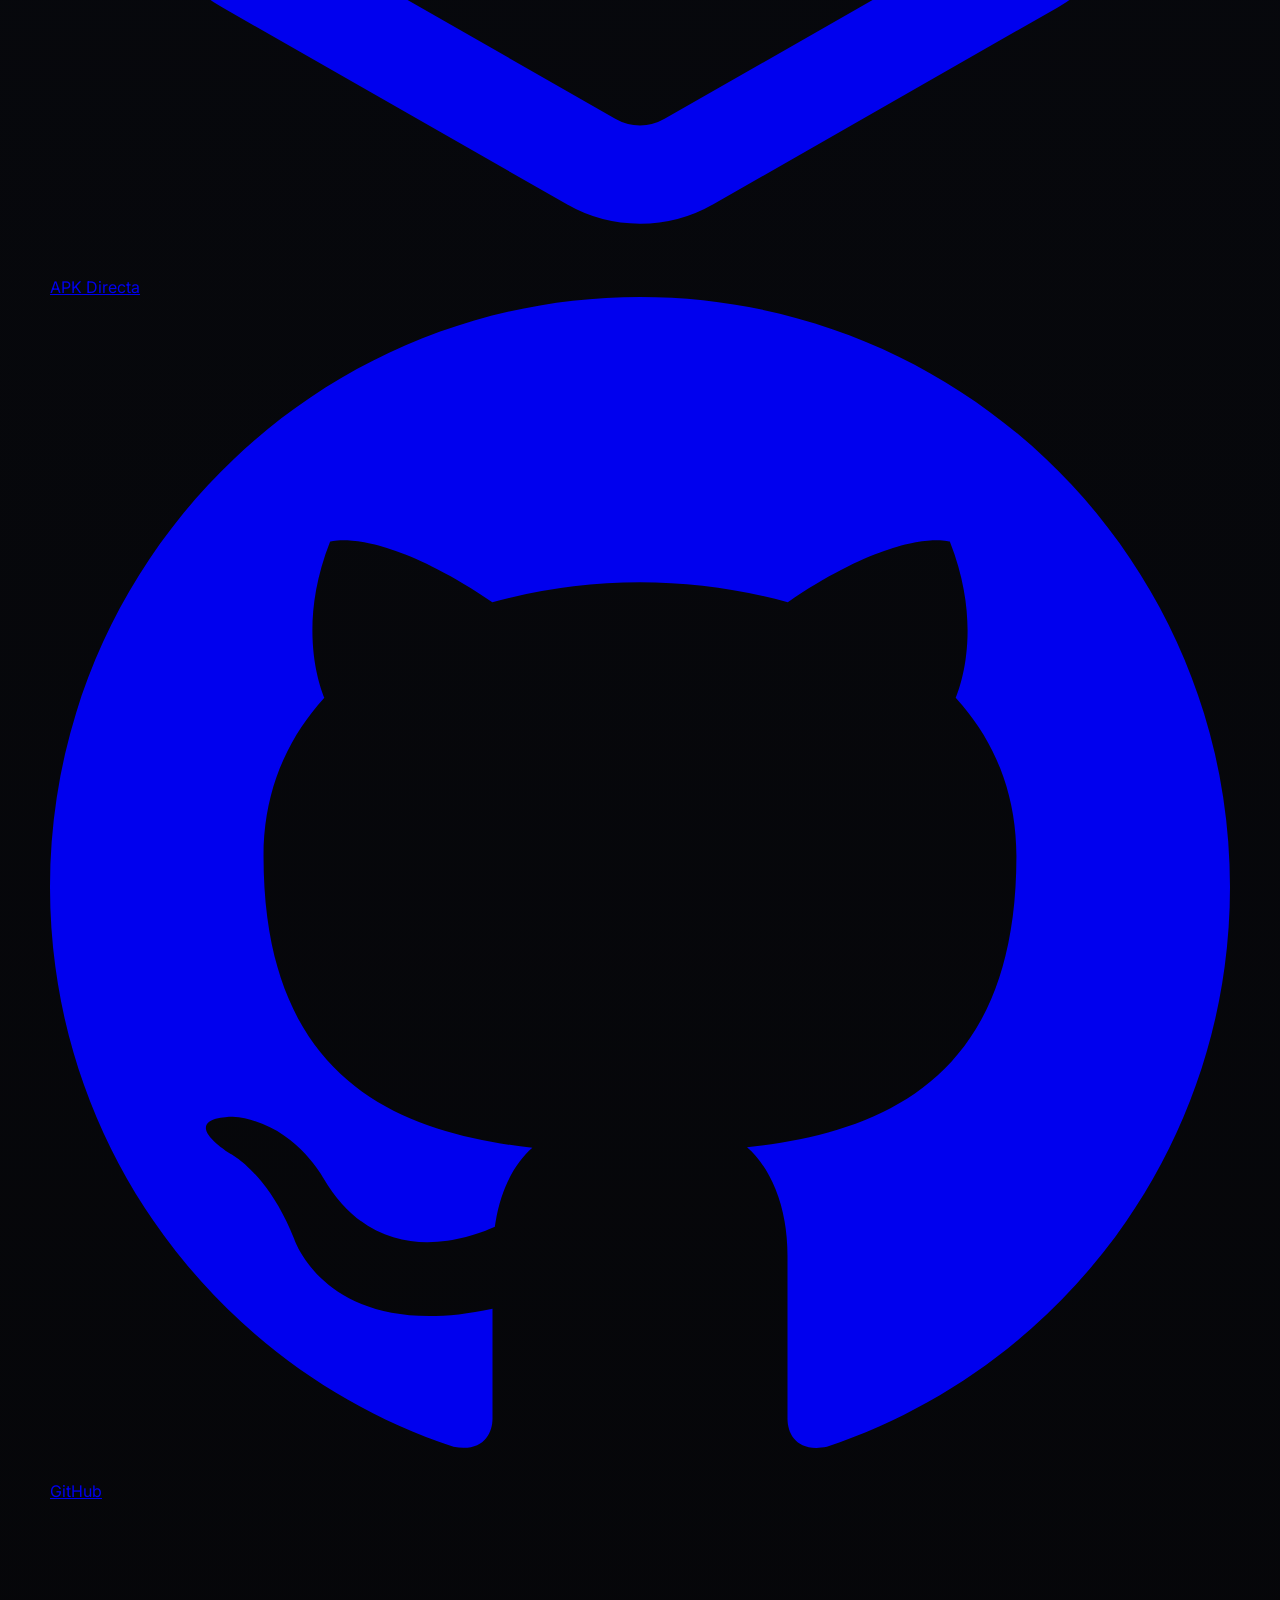
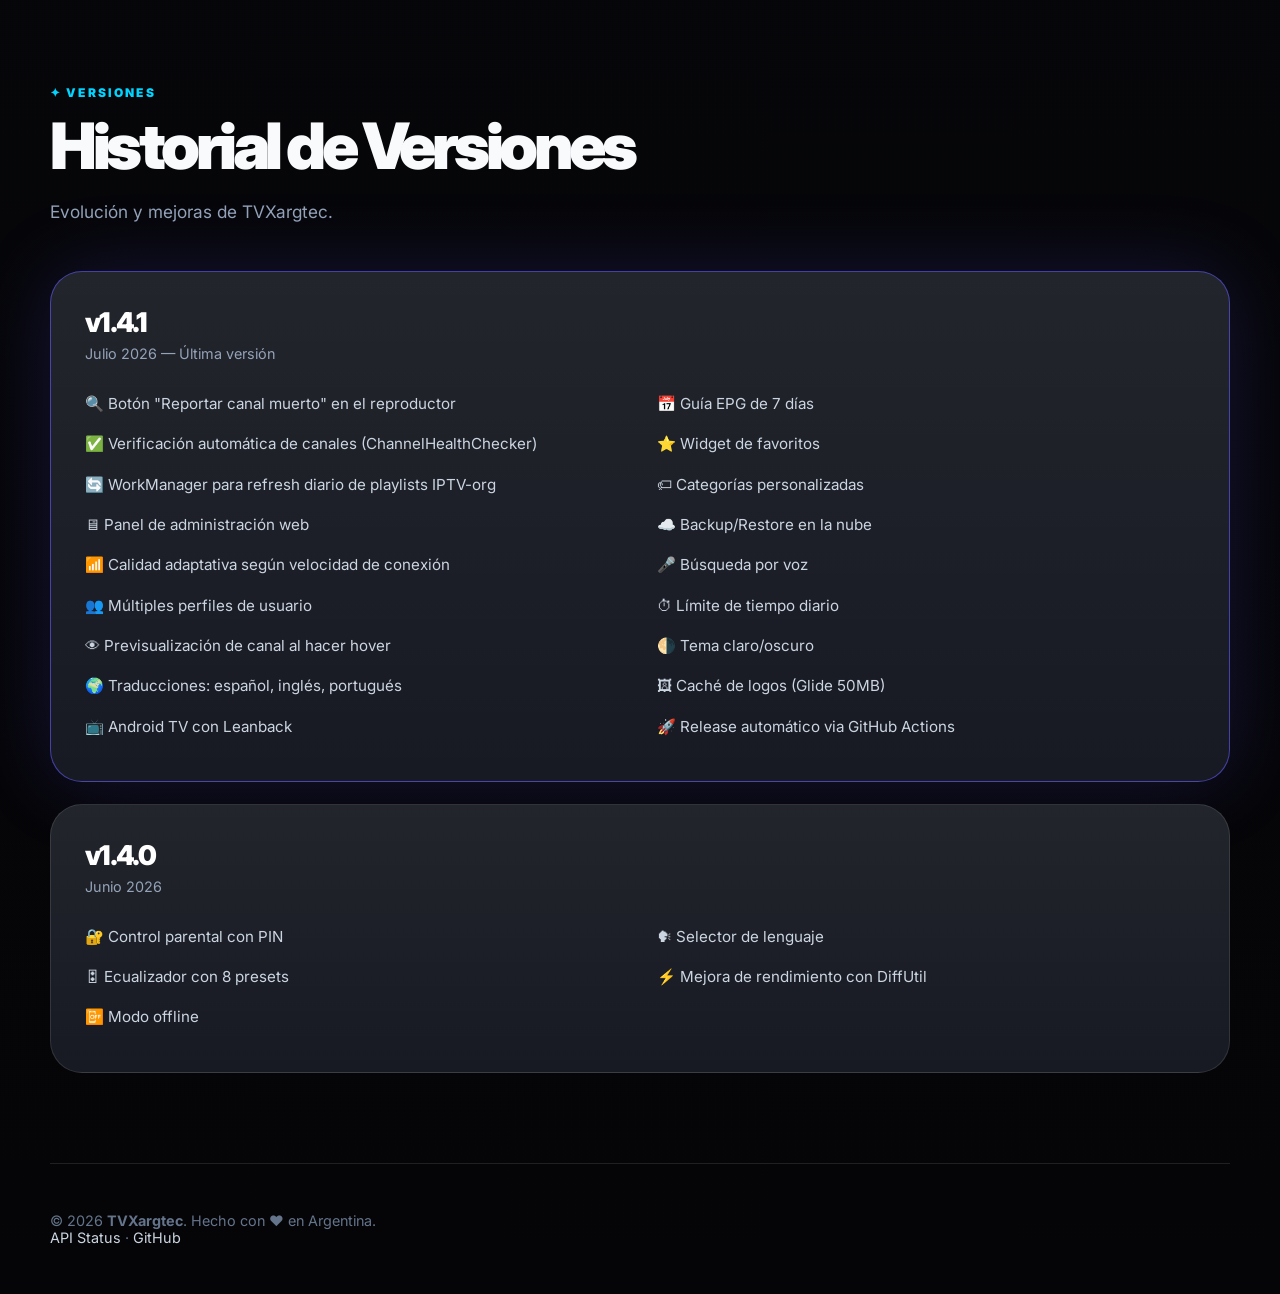
==== commit ddd1ebd3: "Separate admin page (admin.html), remove admin from landing, add i18n (es/en/pt) with lang switcher" ====
--- a/website/index.html
+++ b/website/index.html
@@ -6,445 +6,7 @@
     <title>TVXargtec — Streaming Premium</title>
     <link rel="preconnect" href="https://fonts.googleapis.com">
     <link href="https://fonts.googleapis.com/css2?family=Inter:wght@300;400;600;700;900&display=swap" rel="stylesheet">
-    <style>
-        * { margin: 0; padding: 0; box-sizing: border-box; }
-        :root {
-            --bg: #080C14;
-            --bg2: #0D1225;
-            --card: #111827;
-            --card2: #1A1F35;
-            --violet: #7C3AED;
-            --cyan: #00D4FF;
-            --green: #10B981;
-            --crimson: #EF0044;
-            --gold: #F59E0B;
-            --text: #F1F5F9;
-            --muted: #64748B;
-            --border: rgba(124,58,237,0.15);
-        }
-        html { scroll-behavior: smooth; }
-        body {
-            background: var(--bg);
-            color: var(--text);
-            font-family: 'Inter', -apple-system, sans-serif;
-            overflow-x: hidden;
-        }
-        ::-webkit-scrollbar { width: 8px; }
-        ::-webkit-scrollbar-track { background: var(--bg); }
-        ::-webkit-scrollbar-thumb { background: var(--violet); border-radius: 4px; }
-
-        /* ── Navigation ── */
-        nav {
-            position: fixed; top: 0; left: 0; right: 0; z-index: 100;
-            padding: 1rem 2rem;
-            display: flex; justify-content: space-between; align-items: center;
-            background: rgba(8,12,20,0.85); backdrop-filter: blur(20px);
-            border-bottom: 1px solid var(--border);
-        }
-        nav .logo {
-            font-size: 1.5rem; font-weight: 900;
-            background: linear-gradient(135deg, var(--cyan), var(--violet));
-            -webkit-background-clip: text; -webkit-text-fill-color: transparent;
-        }
-        nav .links a {
-            color: var(--muted); text-decoration: none; margin-left: 2rem;
-            font-size: 0.9rem; font-weight: 500; transition: color .3s;
-        }
-        nav .links a:hover { color: var(--text); }
-
-        /* ── Hero ── */
-        .hero {
-            min-height: 100vh;
-            display: flex; flex-direction: column; justify-content: center; align-items: center;
-            text-align: center; padding: 2rem; position: relative;
-            background:
-                radial-gradient(ellipse 80% 60% at 50% -10%, rgba(124,58,237,0.15) 0%, transparent 60%),
-                radial-gradient(ellipse 60% 50% at 80% 80%, rgba(0,212,255,0.08) 0%, transparent 50%),
-                var(--bg);
-        }
-        .hero-badge {
-            display: inline-flex; align-items: center; gap: .5rem;
-            padding: .5rem 1.2rem; border-radius: 100px;
-            background: rgba(124,58,237,0.1); border: 1px solid var(--border);
-            font-size: .85rem; color: var(--cyan); margin-bottom: 2rem;
-        }
-        .hero h1 {
-            font-size: clamp(2.8rem, 8vw, 6rem);
-            font-weight: 900; line-height: 1.05; max-width: 900px;
-            background: linear-gradient(135deg, #fff 30%, var(--cyan) 60%, var(--violet));
-            -webkit-background-clip: text; -webkit-text-fill-color: transparent;
-        }
-        .hero p {
-            font-size: clamp(1rem, 2vw, 1.3rem);
-            color: var(--muted); max-width: 600px; margin: 1.5rem 0 2.5rem;
-            line-height: 1.7;
-        }
-        .hero-actions { display: flex; gap: 1rem; flex-wrap: wrap; justify-content: center; }
-        .btn {
-            padding: 1rem 2.5rem; border-radius: 50px; font-weight: 600;
-            font-size: 1rem; text-decoration: none; transition: all .3s;
-            display: inline-flex; align-items: center; gap: .5rem;
-        }
-        .btn-primary {
-            background: linear-gradient(135deg, var(--violet), #A855F7);
-            color: #fff; box-shadow: 0 4px 25px rgba(124,58,237,0.3);
-        }
-        .btn-primary:hover { transform: translateY(-2px); box-shadow: 0 8px 35px rgba(124,58,237,0.5); }
-        .btn-secondary {
-            background: rgba(255,255,255,0.05); color: var(--text);
-            border: 1px solid rgba(255,255,255,0.1);
-        }
-        .btn-secondary:hover { background: rgba(255,255,255,0.1); }
-        .btn-outline {
-            background: transparent; color: var(--cyan);
-            border: 1px solid var(--cyan);
-        }
-        .btn-outline:hover { background: rgba(0,212,255,0.1); }
-        .hero-stats {
-            display: flex; gap: 3rem; flex-wrap: wrap; justify-content: center;
-            margin-top: 4rem; padding: 2rem; border-top: 1px solid var(--border);
-        }
-        .hero-stats div { text-align: center; }
-        .hero-stats .num { font-size: 2rem; font-weight: 900; background: linear-gradient(135deg, var(--cyan), var(--violet)); -webkit-background-clip: text; -webkit-text-fill-color: transparent; }
-        .hero-stats .label { font-size: .85rem; color: var(--muted); margin-top: .3rem; }
-
-        /* ── Sections ── */
-        section { padding: 6rem 2rem; max-width: 1200px; margin: 0 auto; }
-        .section-tag {
-            display: inline-block; font-size: .8rem; font-weight: 600; text-transform: uppercase;
-            letter-spacing: 2px; color: var(--cyan); margin-bottom: 1rem;
-        }
-        .section-title {
-            font-size: clamp(2rem, 4vw, 3rem); font-weight: 800;
-            margin-bottom: 1rem; line-height: 1.2;
-        }
-        .section-sub {
-            color: var(--muted); max-width: 600px; font-size: 1.1rem; line-height: 1.7;
-            margin-bottom: 3rem;
-        }
-
-        /* ── Bento Grid ── */
-        .bento {
-            display: grid;
-            grid-template-columns: repeat(4, 1fr);
-            gap: 1.2rem;
-        }
-        .bento-item {
-            background: var(--card);
-            border-radius: 24px;
-            padding: 2rem;
-            border: 1px solid var(--border);
-            transition: all .4s;
-            position: relative; overflow: hidden;
-        }
-        .bento-item:hover {
-            border-color: rgba(124,58,237,0.3);
-            transform: translateY(-3px);
-            box-shadow: 0 20px 60px rgba(124,58,237,0.1);
-        }
-        .bento-item .icon {
-            width: 48px; height: 48px; border-radius: 14px;
-            display: flex; align-items: center; justify-content: center;
-            font-size: 1.5rem; margin-bottom: 1.2rem;
-        }
-        .bento-item h3 { font-size: 1.1rem; font-weight: 700; margin-bottom: .6rem; }
-        .bento-item p { font-size: .9rem; color: var(--muted); line-height: 1.6; }
-        .bento-item .glow {
-            position: absolute; width: 200px; height: 200px;
-            border-radius: 50%; filter: blur(80px); opacity: .08;
-            top: -50px; right: -50px; pointer-events: none;
-        }
-
-        .span-2 { grid-column: span 2; }
-        .span-3 { grid-column: span 3; }
-        .span-full { grid-column: 1 / -1; }
-        .row-2 { grid-row: span 2; }
-
-        .bento-featured {
-            background: linear-gradient(135deg, var(--card), rgba(124,58,237,0.08));
-            border: 1px solid rgba(124,58,237,0.2);
-        }
-        .bento-featured .icon { background: linear-gradient(135deg, var(--violet), #A855F7); color: #fff; }
-        .violet-icon .icon { background: rgba(124,58,237,0.15); color: var(--violet); }
-        .cyan-icon .icon { background: rgba(0,212,255,0.1); color: var(--cyan); }
-        .green-icon .icon { background: rgba(16,185,129,0.1); color: var(--green); }
-        .gold-icon .icon { background: rgba(245,158,11,0.1); color: var(--gold); }
-        .crimson-icon .icon { background: rgba(239,0,68,0.1); color: var(--crimson); }
-
-        /* ── Channels Marque ── */
-        .marquee-wrap {
-            overflow: hidden; position: relative;
-            background: var(--card); border-radius: 24px; border: 1px solid var(--border);
-            padding: 2rem 0;
-        }
-        .marquee {
-            display: flex; gap: 2rem; animation: scroll 30s linear infinite;
-            width: max-content;
-        }
-        .marquee:hover { animation-play-state: paused; }
-        .marquee .chip {
-            display: flex; align-items: center; gap: .8rem;
-            padding: .8rem 1.5rem; border-radius: 100px;
-            background: rgba(255,255,255,0.03); border: 1px solid var(--border);
-            white-space: nowrap;
-        }
-        .marquee .chip img { width: 28px; height: 28px; border-radius: 50%; object-fit: cover; }
-        .marquee .chip span { font-size: .9rem; font-weight: 500; }
-        @keyframes scroll {
-            0% { transform: translateX(0); }
-            100% { transform: translateX(-50%); }
-        }
-
-        /* ── Pricing ── */
-        .pricing-grid {
-            display: grid; grid-template-columns: repeat(auto-fit, minmax(260px, 1fr));
-            gap: 1.5rem;
-        }
-        .pricing-card {
-            background: var(--card); border-radius: 24px; padding: 2rem;
-            border: 1px solid var(--border); text-align: center; transition: all .4s;
-        }
-        .pricing-card:hover { border-color: var(--violet); transform: translateY(-4px); }
-        .pricing-card.popular {
-            border-color: var(--violet);
-            background: linear-gradient(135deg, var(--card), rgba(124,58,237,0.08));
-            position: relative;
-        }
-        .pricing-card.popular::before {
-            content: 'MÁS POPULAR'; position: absolute; top: -12px; left: 50%; transform: translateX(-50%);
-            background: var(--violet); color: #fff; font-size: .7rem; font-weight: 700;
-            padding: .3rem 1rem; border-radius: 100px; letter-spacing: 1px;
-        }
-        .pricing-card .plan-name { font-size: 1.1rem; font-weight: 700; margin-bottom: .5rem; }
-        .pricing-card .price { font-size: 2.5rem; font-weight: 900; margin: 1rem 0; }
-        .pricing-card .price span { font-size: 1rem; color: var(--muted); font-weight: 400; }
-        .pricing-card ul { list-style: none; text-align: left; margin: 1.5rem 0; }
-        .pricing-card ul li { padding: .4rem 0; font-size: .9rem; color: var(--muted); display: flex; align-items: center; gap: .5rem; }
-        .pricing-card ul li::before { content: '✓'; color: var(--green); font-weight: 700; }
-        .pricing-card .btn { width: 100%; justify-content: center; }
-
-        /* ── Security (mismo hover que bento) ── */
-        .security-grid {
-            display: grid; grid-template-columns: repeat(auto-fit, minmax(200px, 1fr));
-            gap: 1rem;
-        }
-        .security-item {
-            background: var(--card); border-radius: 16px; padding: 1.5rem;
-            border: 1px solid var(--border); text-align: center;
-            transition: all .4s;
-        }
-        .security-item:hover {
-            border-color: rgba(124,58,237,0.3);
-            transform: translateY(-3px);
-            box-shadow: 0 20px 60px rgba(124,58,237,0.1);
-        }
-        .security-item .icon { font-size: 2rem; margin-bottom: .8rem; }
-        .security-item h4 { font-size: .95rem; margin-bottom: .4rem; }
-        .security-item p { font-size: .8rem; color: var(--muted); line-height: 1.5; }
-
-        /* ── Modal ── */
-        .modal-overlay {
-            position: fixed; inset: 0; z-index: 1000;
-            background: rgba(0,0,0,0.7); backdrop-filter: blur(8px);
-            display: none; align-items: center; justify-content: center;
-            padding: 1rem;
-        }
-        .modal-overlay.active { display: flex; }
-        .modal {
-            background: var(--card); border-radius: 32px; padding: 2.5rem;
-            max-width: 420px; width: 100%; border: 1px solid var(--border);
-            text-align: center; position: relative;
-        }
-        .modal h2 { font-size: 1.5rem; margin-bottom: .5rem; }
-        .modal p { color: var(--muted); font-size: .9rem; margin-bottom: 1.5rem; }
-        .activation-code {
-            font-size: 3rem; font-weight: 900; letter-spacing: 12px;
-            color: var(--cyan); margin: 1rem 0;
-        }
-        .timer {
-            font-size: 1.2rem; font-weight: 700; color: var(--crimson);
-            margin: 1rem 0;
-        }
-        .timer.warning { color: var(--gold); }
-        .code-inputs {
-            display: flex; gap: .5rem; justify-content: center; margin: 1.5rem 0;
-        }
-        .code-inputs input {
-            width: 48px; height: 56px; text-align: center; font-size: 1.5rem; font-weight: 700;
-            background: var(--bg2); border: 2px solid var(--border); border-radius: 12px;
-            color: var(--text); outline: none; transition: border-color .3s;
-        }
-        .code-inputs input:focus { border-color: var(--cyan); }
-        .code-inputs input.filled { border-color: var(--green); }
-        .modal-close {
-            position: absolute; top: 1rem; right: 1rem;
-            background: none; border: none; color: var(--muted); font-size: 1.5rem;
-            cursor: pointer;
-        }
-        .modal-close:hover { color: var(--text); }
-
-        /* ── Auth / Credentials section ── */
-        .auth-section {
-            background: var(--card);
-            border-radius: 24px; padding: 2.5rem;
-            border: 1px solid var(--border); text-align: center;
-            margin-bottom: 3rem;
-        }
-        .auth-section h3 { font-size: 1.3rem; margin-bottom: .5rem; }
-        .auth-section p { color: var(--muted); font-size: .9rem; margin-bottom: 1.5rem; }
-        .auth-form {
-            display: flex; gap: 1rem; flex-wrap: wrap; justify-content: center;
-            max-width: 500px; margin: 0 auto;
-        }
-        .auth-form input {
-            flex: 1; min-width: 180px;
-            padding: .9rem 1.2rem; border-radius: 12px;
-            background: var(--bg2); border: 1px solid var(--border);
-            color: var(--text); font-size: .95rem; outline: none;
-            transition: border-color .3s;
-        }
-        .auth-form input:focus { border-color: var(--violet); }
-        .auth-form input::placeholder { color: var(--muted); }
-        .auth-divider {
-            display: flex; align-items: center; gap: 1rem;
-            margin: 1.5rem 0; color: var(--muted); font-size: .85rem;
-        }
-        .auth-divider::before, .auth-divider::after {
-            content: ''; flex: 1; height: 1px; background: var(--border);
-        }
-
-        /* ── Footer ── */
-        footer {
-            border-top: 1px solid var(--border);
-            padding: 3rem 2rem; text-align: center; color: var(--muted);
-            font-size: .9rem;
-        }
-        footer a { color: var(--cyan); text-decoration: none; }
-
-        /* ── Responsive ── */
-        @media (max-width: 768px) {
-            .bento { grid-template-columns: 1fr; }
-            .span-2, .span-3 { grid-column: span 1; }
-            nav .links a { margin-left: 1rem; font-size: .8rem; }
-            .download-section { padding: 2rem; }
-            .code-inputs input { width: 40px; height: 48px; font-size: 1.2rem; }
-        }
-        /* ── Changelog ── */
-        .changelog-grid {
-            display: grid;
-            gap: 1.5rem;
-        }
-        .changelog-card {
-            background: rgba(17, 24, 39, 0.5);
-            backdrop-filter: blur(16px);
-            -webkit-backdrop-filter: blur(16px);
-            border: 1px solid var(--border);
-            border-radius: 24px;
-            padding: 2rem;
-            transition: all .4s;
-        }
-        .changelog-card:hover {
-            transform: translateY(-2px);
-        }
-        .changelog-card.current {
-            border-color: var(--violet);
-            box-shadow: 0 0 40px rgba(124,58,237,0.12), inset 0 0 60px rgba(124,58,237,0.03);
-        }
-        .changelog-version {
-            font-size: 1.6rem;
-            font-weight: 900;
-            color: var(--violet);
-            margin-bottom: .2rem;
-            letter-spacing: -.5px;
-        }
-        .changelog-date {
-            font-size: .85rem;
-            color: var(--muted);
-            margin-bottom: 1.2rem;
-        }
-        .changelog-list {
-            list-style: none;
-            columns: 2;
-            column-gap: 2rem;
-        }
-        .changelog-list li {
-            padding: .35rem 0;
-            font-size: .9rem;
-            color: var(--muted);
-            display: flex;
-            align-items: center;
-            gap: .6rem;
-            break-inside: avoid;
-        }
-        @media (max-width: 768px) {
-            .changelog-list { columns: 1; }
-        }
-
-        /* ── Admin ── */
-        .admin-tab {
-            animation: fadeIn .3s ease;
-        }
-        @keyframes fadeIn {
-            from { opacity: 0; transform: translateY(8px); }
-            to { opacity: 1; transform: translateY(0); }
-        }
-        .table-wrap {
-            overflow-x: auto;
-            border-radius: 16px;
-            border: 1px solid var(--border);
-            background: var(--card);
-        }
-        .admin-table {
-            width: 100%;
-            border-collapse: collapse;
-            font-size: .9rem;
-        }
-        .admin-table th {
-            text-align: left;
-            padding: 1rem 1.2rem;
-            font-size: .8rem;
-            text-transform: uppercase;
-            letter-spacing: 1px;
-            color: var(--muted);
-            border-bottom: 1px solid var(--border);
-            background: rgba(124,58,237,0.03);
-        }
-        .admin-table td {
-            padding: .9rem 1.2rem;
-            border-bottom: 1px solid rgba(255,255,255,0.03);
-            vertical-align: middle;
-        }
-        .admin-table tr:hover td {
-            background: rgba(124,58,237,0.03);
-        }
-        .admin-table .status-dot {
-            width: 10px; height: 10px;
-            border-radius: 50%;
-            display: inline-block;
-        }
-        .admin-table .status-dot.online { background: var(--green); box-shadow: 0 0 8px rgba(16,185,129,0.4); }
-        .admin-table .status-dot.offline { background: var(--crimson); box-shadow: 0 0 8px rgba(239,0,68,0.4); }
-        .admin-table .action-btn {
-            background: none; border: 1px solid var(--border);
-            color: var(--muted); padding: .4rem .8rem; border-radius: 8px;
-            cursor: pointer; font-size: .8rem; transition: all .3s;
-            margin-right: .4rem;
-        }
-        .admin-table .action-btn:hover { border-color: var(--violet); color: var(--text); }
-        .admin-table .action-btn.danger:hover { border-color: var(--crimson); color: var(--crimson); }
-        .admin-table .action-btn.save { border-color: var(--green); color: var(--green); }
-        .admin-table input.inline-edit {
-            background: var(--bg2); border: 1px solid var(--border);
-            color: var(--text); padding: .4rem .6rem; border-radius: 6px;
-            font-size: .9rem; width: 100%; outline: none;
-        }
-        .admin-table input.inline-edit:focus { border-color: var(--violet); }
-        .admin-table .deleted-row td {
-            text-decoration: line-through;
-            opacity: .5;
-        }
-        .admin-table .deleted-row .action-btn { display: none; }
-    </style>
+     <link href="css/tv.css" rel="stylesheet">
 </head>
 <body>
 
@@ -452,55 +14,59 @@
 <nav>
     <div class="logo">◆ TVXargtec</div>
     <div class="links">
-        <a href="#features">Features</a>
-        <a href="#channels">Canales</a>
-        <a href="#pricing">Planes</a>
-        <a href="#security">Seguridad</a>
-        <a href="#download">Descargar</a>
-        <a href="#changelog">Versiones</a>
-        <a href="#admin">Admin</a>
+        <a href="#features" data-i18n="navFeatures">Features</a>
+        <a href="#channels" data-i18n="navChannels">Canales</a>
+        <a href="#pricing" data-i18n="navPlanes">Planes</a>
+        <a href="#security" data-i18n="navSeguridad">Seguridad</a>
+        <a href="#download" data-i18n="navDownload">Descargar</a>
+        <a href="#changelog" data-i18n="navVersiones">Versiones</a>
+    </div>
+    <div class="lang-switch">
+        <button onclick="setLang('es')" class="lang-btn active" data-lang="es">ES</button>
+        <button onclick="setLang('en')" class="lang-btn" data-lang="en">EN</button>
+        <button onclick="setLang('pt')" class="lang-btn" data-lang="pt">PT</button>
     </div>
 </nav>
 
 <!-- Hero -->
 <section class="hero">
-    <div class="hero-badge">✦ 1,895+ canales · 4K · Sin anuncios</div>
-    <h1>Streaming que<br>rompe esquemas</h1>
-    <p>La plataforma IPTV más avanzada. Canales en vivo, series, películas y deportes de todo el mundo con calidad 4K y protección antirrastreo.</p>
+    <div class="hero-badge" data-i18n="heroBadge">✦ 1,895+ canales · 4K · Sin anuncios</div>
+    <h1 data-i18n="heroTitle">Streaming que<br>rompe esquemas</h1>
+    <p data-i18n="heroDesc">La plataforma IPTV más avanzada. Canales en vivo, series, películas y deportes de todo el mundo con calidad 4K y protección antirrastreo.</p>
     <div class="hero-actions">
-        <a href="#download" class="btn btn-primary">📲 Descargar App</a>
-        <a href="#features" class="btn btn-secondary">Explorar →</a>
+        <a href="#download" class="btn btn-primary" data-i18n="heroBtnApp">📲 Descargar App</a>
+        <a href="#features" class="btn btn-secondary" data-i18n="heroBtnExplore">Explorar →</a>
     </div>
     <div class="hero-stats">
-        <div><div class="num">1,895+</div><div class="label">Canales en vivo</div></div>
-        <div><div class="num">90+</div><div class="label">Países</div></div>
-        <div><div class="num">4K</div><div class="label">Calidad máxima</div></div>
-        <div><div class="num">99.9%</div><div class="label">Uptime</div></div>
+        <div><div class="num">1,895+</div><div class="label" data-i18n="heroStat1">Canales en vivo</div></div>
+        <div><div class="num">90+</div><div class="label" data-i18n="heroStat2">Países</div></div>
+        <div><div class="num">4K</div><div class="label" data-i18n="heroStat3">Calidad máxima</div></div>
+        <div><div class="num">99.9%</div><div class="label" data-i18n="heroStat4">Uptime</div></div>
     </div>
 </section>
 
 <!-- Bento Features -->
 <section id="features">
-    <div class="section-tag">✦ Features</div>
-    <h2 class="section-title">Diseñado para<br>experiencias extremas</h2>
-    <p class="section-sub">Cada detalle está optimizado para ofrecerte la mejor experiencia de streaming, con velocidad, seguridad y diseño de primer nivel.</p>
+    <div class="section-tag" data-i18n="featTag">✦ Features</div>
+    <h2 class="section-title" data-i18n="featTitle">Diseñado para<br>experiencias extremas</h2>
+    <p class="section-sub" data-i18n="featSub">Cada detalle está optimizado para ofrecerte la mejor experiencia de streaming, con velocidad, seguridad y diseño de primer nivel.</p>
 
     <div class="bento">
         <div class="bento-item span-2 bento-featured">
             <div class="glow" style="background:var(--violet)"></div>
             <div class="icon">📺</div>
-            <h3>1,895+ Canales en Vivo</h3>
-            <p>Desde Argentina hasta Japón. Canales de 90+ países con streams 4K, Full HD y HD. Actualización automática vía IPTV-org.</p>
+            <h3 data-i18n="feat1Title">1,895+ Canales en Vivo</h3>
+            <p data-i18n="feat1Desc">Desde Argentina hasta Japón. Canales de 90+ países con streams 4K, Full HD y HD. Actualización automática vía IPTV-org.</p>
         </div>
         <div class="bento-item violet-icon">
             <div class="icon">🎬</div>
-            <h3>Series + Películas</h3>
-            <p>Biblioteca en expansión con contenido bajo demanda organizado por categorías.</p>
+            <h3 data-i18n="feat2Title">Series + Películas</h3>
+            <p data-i18n="feat2Desc">Biblioteca en expansión con contenido bajo demanda organizado por categorías.</p>
         </div>
         <div class="bento-item row-2 cyan-icon">
             <div class="icon">🔒</div>
-            <h3>Anti-Rastreo</h3>
-            <p>Protección FLAG_SECURE, PIN de 6 dígitos, tokens JWT, interceptores con refresh automático. Tu privacidad no se negocia.</p>
+            <h3 data-i18n="feat3Title">Anti-Rastreo</h3>
+            <p data-i18n="feat3Desc">Protección FLAG_SECURE, PIN de 6 dígitos, tokens JWT, interceptores con refresh automático. Tu privacidad no se negocia.</p>
             <div style="margin-top:1rem;display:flex;gap:.5rem;flex-wrap:wrap">
                 <span style="background:rgba(0,212,255,0.1);padding:.2rem .6rem;border-radius:6px;font-size:.75rem;color:var(--cyan)">JWT</span>
                 <span style="background:rgba(0,212,255,0.1);padding:.2rem .6rem;border-radius:6px;font-size:.75rem;color:var(--cyan)">SSL Pinning</span>
@@ -510,32 +76,32 @@
         </div>
         <div class="bento-item green-icon">
             <div class="icon">⚡</div>
-            <h3>Auto-Update</h3>
-            <p>Actualizaciones automáticas desde GitHub. Nunca te pierdas una mejora.</p>
+            <h3 data-i18n="feat4Title">Auto-Update</h3>
+            <p data-i18n="feat4Desc">Actualizaciones automáticas desde GitHub. Nunca te pierdas una mejora.</p>
         </div>
         <div class="bento-item gold-icon">
             <div class="icon">📱</div>
-            <h3>Multi-dispositivo</h3>
-            <p>Android TV, tablets y phones. Interfaz adaptativa con navegación inferior.</p>
+            <h3 data-i18n="feat5Title">Multi-dispositivo</h3>
+            <p data-i18n="feat5Desc">Android TV, tablets y phones. Interfaz adaptativa con navegación inferior.</p>
         </div>
         <div class="bento-item span-2 violet-icon">
             <div class="icon">🌐</div>
-            <h3>Backend Go + MySQL</h3>
-            <p>API propia en Go con MySQL, Nginx reverse proxy, rutas protegidas, favoritos e historial sincronizados en la nube.</p>
+            <h3 data-i18n="feat6Title">Backend Go + MySQL</h3>
+            <p data-i18n="feat6Desc">API propia en Go con MySQL, Nginx reverse proxy, rutas protegidas, favoritos e historial sincronizados en la nube.</p>
         </div>
         <div class="bento-item crimson-icon">
             <div class="icon">🛡</div>
-            <h3>VIP Plans</h3>
-            <p>Mensual, Anual y Vitalicio. Pagos vía Stripe con beneficios escalonados.</p>
+            <h3 data-i18n="feat7Title">VIP Plans</h3>
+            <p data-i18n="feat7Desc">Mensual, Anual y Vitalicio. Pagos vía Stripe con beneficios escalonados.</p>
         </div>
     </div>
 </section>
 
 <!-- Channels Marque -->
 <section id="channels">
-    <div class="section-tag">✦ Canales</div>
-    <h2 class="section-title">Canales que<br>realmente funcionan</h2>
-    <p class="section-sub">Streams verificados de Argentina, Chile, México, España, USA y más. Actualizados constantemente.</p>
+    <div class="section-tag" data-i18n="chanTag">✦ Canales</div>
+    <h2 class="section-title" data-i18n="chanTitle">Canales que<br>realmente funcionan</h2>
+    <p class="section-sub" data-i18n="chanSub">Streams verificados de Argentina, Chile, México, España, USA y más. Actualizados constantemente.</p>
 
     <div class="marquee-wrap">
         <div class="marquee" id="channelMarquee"></div>
@@ -553,97 +119,96 @@
 
 <!-- Pricing -->
 <section id="pricing">
-    <div class="section-tag">✦ Planes</div>
-    <h2 class="section-title">Elegí tu plan<br>sin compromiso</h2>
-    <p class="section-sub">Todos los planes incluyen acceso instantáneo. Cancelá cuando quieras.</p>
-
-    <!-- Credenciales -->
+    <div class="section-tag" data-i18n="planTag">✦ Planes</div>
+    <h2 class="section-title" data-i18n="planTitle">Elegí tu plan<br>sin compromiso</h2>
+    <p class="section-sub" data-i18n="planSub">Todos los planes incluyen acceso instantáneo. Cancelá cuando quieras.</p>
+
     <div class="auth-section">
-        <h3>🔑 Accedé a tu cuenta</h3>
-        <p>Ingresá tus credenciales para desbloquear los planes o activar tu código gratuito.</p>
+        <h3 data-i18n="planLoginTitle">🔑 Accedé a tu cuenta</h3>
+        <p data-i18n="planLoginDesc">Ingresá tus credenciales para desbloquear los planes o activar tu código gratuito.</p>
         <form class="auth-form" onsubmit="return handleAuth(event)">
             <input type="email" id="authEmail" placeholder="Email" required>
-            <input type="password" id="authPass" placeholder="Contraseña" required>
-            <button type="submit" class="btn btn-primary">Ingresar</button>
+            <input type="password" id="authPass" data-i18n-placeholder="planLoginBtn" placeholder="Contraseña" required>
+            <button type="submit" class="btn btn-primary" data-i18n="planLoginBtn">Ingresar</button>
         </form>
         <div class="auth-divider">o</div>
-        <button class="btn btn-outline" onclick="openActivation()">🎫 Activar código gratuito</button>
+        <button class="btn btn-outline" onclick="openActivation()" data-i18n="planActivateBtn">🎫 Activar código gratuito</button>
     </div>
 
     <div class="pricing-grid">
         <div class="pricing-card">
-            <div class="plan-name">Mensual</div>
-            <div class="price">$4.99 <span>/mes</span></div>
+            <div class="plan-name" data-i18n="planMonthly">Mensual</div>
+            <div class="price">$4.99 <span data-i18n="planMonthlyPeriod">/mes</span></div>
             <ul>
-                <li>Acceso a todos los canales</li>
-                <li>Calidad HD</li>
-                <li>Sin anuncios</li>
-                <li>Soporte prioritario</li>
-            </ul>
-            <a href="#download" class="btn btn-secondary">Elegir Mensual</a>
+                <li data-i18n="planFeat1">Acceso a todos los canales</li>
+                <li data-i18n="planFeat2">Calidad HD</li>
+                <li data-i18n="planFeat3">Sin anuncios</li>
+                <li data-i18n="planFeat4">Soporte prioritario</li>
+            </ul>
+            <a href="#download" class="btn btn-secondary" data-i18n="planBtnMonthly">Elegir Mensual</a>
         </div>
         <div class="pricing-card popular">
-            <div class="plan-name">Anual</div>
-            <div class="price">$29.99 <span>/año</span></div>
+            <div class="plan-name" data-i18n="planYearly">Anual</div>
+            <div class="price">$29.99 <span data-i18n="planYearlyPeriod">/año</span></div>
             <ul>
-                <li>Todo lo del plan Mensual</li>
-                <li>Ahorra 50%</li>
-                <li>Calidad 4K</li>
-                <li>EPG completo</li>
-                <li>Multi-dispositivo</li>
-            </ul>
-            <a href="#download" class="btn btn-primary">Elegir Anual</a>
+                <li data-i18n="planFeat5">Todo lo del plan Mensual</li>
+                <li data-i18n="planFeat6">Ahorra 50%</li>
+                <li data-i18n="planFeat7">Calidad 4K</li>
+                <li data-i18n="planFeat8">EPG completo</li>
+                <li data-i18n="planFeat9">Multi-dispositivo</li>
+            </ul>
+            <a href="#download" class="btn btn-primary" data-i18n="planBtnYearly">Elegir Anual</a>
         </div>
         <div class="pricing-card">
-            <div class="plan-name">Vitalicio</div>
-            <div class="price">$49.99 <span>pago único</span></div>
+            <div class="plan-name" data-i18n="planLifetime">Vitalicio</div>
+            <div class="price">$49.99 <span data-i18n="planLifetimePeriod">pago único</span></div>
             <ul>
-                <li>Todo lo del plan Anual</li>
-                <li>Pago único</li>
-                <li>Actualizaciones gratis</li>
-                <li>Acceso de por vida</li>
-            </ul>
-            <a href="#download" class="btn btn-secondary">Elegir Vitalicio</a>
+                <li data-i18n="planFeat5">Todo lo del plan Anual</li>
+                <li data-i18n="planFeat10">Pago único</li>
+                <li data-i18n="planFeat11">Actualizaciones gratis</li>
+                <li data-i18n="planFeat12">Acceso de por vida</li>
+            </ul>
+            <a href="#download" class="btn btn-secondary" data-i18n="planBtnLifetime">Elegir Vitalicio</a>
         </div>
     </div>
 </section>
 
 <!-- Security -->
 <section id="security">
-    <div class="section-tag">🛡 Seguridad</div>
-    <h2 class="section-title">Protegemos tu<br>experiencia</h2>
-    <p class="section-sub">Tu privacidad y seguridad son nuestra prioridad. Cada capa está diseñada para mantenerte protegido.</p>
+    <div class="section-tag" data-i18n="secTag">🛡 Seguridad</div>
+    <h2 class="section-title" data-i18n="secTitle">Protegemos tu<br>experiencia</h2>
+    <p class="section-sub" data-i18n="secSub">Tu privacidad y seguridad son nuestra prioridad. Cada capa está diseñada para mantenerte protegido.</p>
 
     <div class="security-grid">
         <div class="security-item">
             <div class="icon">📵</div>
-            <h4>FLAG_SECURE</h4>
-            <p>Bloqueo de capturas de pantalla en toda la app.</p>
+            <h4 data-i18n="sec1Title">FLAG_SECURE</h4>
+            <p data-i18n="sec1Desc">Bloqueo de capturas de pantalla en toda la app.</p>
         </div>
         <div class="security-item">
             <div class="icon">🔐</div>
-            <h4>PIN 6 dígitos</h4>
-            <p>Control parental con PIN configurable (default 525452).</p>
+            <h4 data-i18n="sec2Title">PIN 6 dígitos</h4>
+            <p data-i18n="sec2Desc">Control parental con PIN configurable (default 525452).</p>
         </div>
         <div class="security-item">
             <div class="icon">🔑</div>
-            <h4>JWT + Refresh</h4>
-            <p>Tokens con auto-refresh y renovación silenciosa.</p>
+            <h4 data-i18n="sec3Title">JWT + Refresh</h4>
+            <p data-i18n="sec3Desc">Tokens con auto-refresh y renovación silenciosa.</p>
         </div>
         <div class="security-item">
             <div class="icon">🛡</div>
-            <h4>ProGuard / R8</h4>
-            <p>Código ofuscado en release. Reverse engineering mitigado.</p>
+            <h4 data-i18n="sec4Title">ProGuard / R8</h4>
+            <p data-i18n="sec4Desc">Código ofuscado en release. Reverse engineering mitigado.</p>
         </div>
         <div class="security-item">
             <div class="icon">☁️</div>
-            <h4>Firebase Security</h4>
-            <p>Crashlytics, Analytics, Messaging con reglas seguras.</p>
+            <h4 data-i18n="sec5Title">Firebase Security</h4>
+            <p data-i18n="sec5Desc">Crashlytics, Analytics, Messaging con reglas seguras.</p>
         </div>
         <div class="security-item">
             <div class="icon">🔒</div>
-            <h4>SSL/TLS</h4>
-            <p>Cifrado extremo a extremo vía Nginx + Let's Encrypt.</p>
+            <h4 data-i18n="sec6Title">SSL/TLS</h4>
+            <p data-i18n="sec6Desc">Cifrado extremo a extremo vía Nginx + Let's Encrypt.</p>
         </div>
     </div>
 </section>
@@ -651,16 +216,16 @@
 <!-- Download -->
 <section id="download">
     <div class="download-section">
-        <h2>Descargá la app</h2>
-        <p>Experimentá TVXargtec en tu dispositivo Android. Streaming sin límites, donde sea.</p>
+        <h2 data-i18n="dlTag">Descargá la app</h2>
+        <p data-i18n="dlDesc">Experimentá TVXargtec en tu dispositivo Android. Streaming sin límites, donde sea.</p>
         <div class="badge-group">
             <a href="#" class="badge" onclick="alert('APK disponible próximamente. Compilá desde GitHub.')">
                 <svg viewBox="0 0 24 24" fill="none" stroke="currentColor" stroke-width="2"><path d="M21 16V8a2 2 0 0 0-1-1.73l-7-4a2 2 0 0 0-2 0l-7 4A2 2 0 0 0 3 8v8a2 2 0 0 0 1 1.73l7 4a2 2 0 0 0 2 0l7-4A2 2 0 0 0 21 16z"/><polyline points="7.5 8.5 12 11 16.5 8.5"/></svg>
-                APK Directa
+                <span data-i18n="dlApk">APK Directa</span>
             </a>
             <a href="https://github.com/lpmadre14-coder/tvxargtec" target="_blank" class="badge">
                 <svg viewBox="0 0 24 24" fill="currentColor"><path d="M12 0C5.374 0 0 5.373 0 12c0 5.302 3.438 9.8 8.207 11.387.599.111.793-.261.793-.577v-2.234c-3.338.726-4.033-1.416-4.033-1.416-.546-1.387-1.333-1.756-1.333-1.756-1.089-.745.083-.729.083-.729 1.205.084 1.839 1.237 1.839 1.237 1.07 1.834 2.807 1.304 3.492.997.107-.775.418-1.305.762-1.604-2.665-.305-5.467-1.334-5.467-5.931 0-1.311.469-2.381 1.236-3.221-.124-.303-.535-1.524.117-3.176 0 0 1.008-.322 3.301 1.23A11.509 11.509 0 0112 5.803c1.02.005 2.047.138 3.006.404 2.291-1.552 3.297-1.23 3.297-1.23.653 1.653.242 2.874.118 3.176.77.84 1.235 1.911 1.235 3.221 0 4.609-2.807 5.624-5.479 5.921.43.372.823 1.102.823 2.222v3.293c0 .319.192.694.801.576C20.566 21.797 24 17.3 24 12c0-6.627-5.373-12-12-12z"/></svg>
-                GitHub
+                <span data-i18n="dlGitHub">GitHub</span>
             </a>
         </div>
     </div>
@@ -668,13 +233,13 @@
 
 <!-- Changelog -->
 <section id="changelog">
-    <div class="section-tag">✦ Versiones</div>
-    <h2 class="section-title">Historial de Versiones</h2>
-    <p class="section-sub">Evolución y mejoras de TVXargtec.</p>
+    <div class="section-tag" data-i18n="changelogTag">✦ Versiones</div>
+    <h2 class="section-title" data-i18n="changelogTitle">Historial de Versiones</h2>
+    <p class="section-sub" data-i18n="changelogSub">Evolución y mejoras de TVXargtec.</p>
     <div class="changelog-grid">
         <div class="changelog-card current">
             <div class="changelog-version">v1.4.1</div>
-            <div class="changelog-date">Julio 2026 — Última versión</div>
+            <div class="changelog-date" data-i18n="changelogCurrent">Julio 2026 — Última versión</div>
             <ul class="changelog-list">
                 <li>🔍 Botón "Reportar canal muerto" en el reproductor</li>
                 <li>✅ Verificación automática de canales (ChannelHealthChecker)</li>
@@ -710,71 +275,6 @@
     </div>
 </section>
 
-<!-- Admin -->
-<section id="admin">
-    <div class="section-tag">⚙ Admin</div>
-    <h2 class="section-title">Panel de Administración — Gestión de Canales</h2>
-    <p class="section-sub">Administrá los canales, verificá reportes y mantené la plataforma actualizada.</p>
-
-    <div class="admin-login" id="adminLogin">
-        <div class="auth-section">
-            <h3>🔐 Acceso Administrativo</h3>
-            <p>Ingresá tus credenciales de administrador.</p>
-            <form class="auth-form" onsubmit="return adminLogin(event)">
-                <input type="email" id="adminEmail" placeholder="Email admin" required>
-                <input type="password" id="adminPass" placeholder="Contraseña" required>
-                <button type="submit" class="btn btn-primary">Ingresar</button>
-            </form>
-        </div>
-    </div>
-
-    <div id="adminPanel" style="display:none">
-        <div style="display:flex;gap:1rem;flex-wrap:wrap;margin-bottom:2rem">
-            <button class="btn btn-primary" onclick="showAdminTab('channels')">📺 Canales</button>
-            <button class="btn btn-secondary" onclick="showAdminTab('add')">➕ Añadir Canal</button>
-            <button class="btn btn-secondary" onclick="showAdminTab('reports')">📊 Reportes</button>
-            <button class="btn btn-outline" onclick="adminLogout()" style="margin-left:auto">🚪 Salir</button>
-        </div>
-
-        <div id="adminChannels" class="admin-tab">
-            <div style="display:flex;justify-content:space-between;align-items:center;margin-bottom:1rem">
-                <h3 style="font-size:1.3rem">Canales Registrados</h3>
-                <button class="btn btn-secondary" onclick="fetchChannels()" style="padding:.5rem 1rem;font-size:.85rem">🔄 Refrescar</button>
-            </div>
-            <div class="table-wrap">
-                <table class="admin-table">
-                    <thead>
-                        <tr><th>Estado</th><th>Título</th><th>Categoría</th><th>Acciones</th></tr>
-                    </thead>
-                    <tbody id="channelsBody">
-                        <tr><td colspan="4" style="text-align:center;color:var(--muted);padding:2rem">Cargando canales...</td></tr>
-                    </tbody>
-                </table>
-            </div>
-        </div>
-
-        <div id="adminAdd" class="admin-tab" style="display:none">
-            <div class="auth-section" style="text-align:left">
-                <h3>➕ Añadir Canal</h3>
-                <p>Completá los datos del nuevo canal.</p>
-                <form class="auth-form" onsubmit="return addChannel(event)" style="max-width:100%">
-                    <input type="url" id="newUrl" placeholder="URL del stream" required style="flex:100%">
-                    <input type="text" id="newTitle" placeholder="Título del canal" required>
-                    <input type="text" id="newCategory" placeholder="Categoría (ej: Noticias)" required>
-                    <input type="url" id="newLogo" placeholder="URL del logo">
-                    <button type="submit" class="btn btn-primary" style="flex:100%">Guardar Canal</button>
-                </form>
-                <div id="addChannelMsg" style="margin-top:1rem;font-size:.9rem"></div>
-            </div>
-        </div>
-
-        <div id="adminReports" class="admin-tab" style="display:none">
-            <h3 style="font-size:1.3rem;margin-bottom:1rem">📊 Reportes de Canales</h3>
-            <div id="reportsContent" style="color:var(--muted);padding:2rem 0">Cargando reportes...</div>
-        </div>
-    </div>
-</section>
-
 <!-- Modal Activación -->
 <div class="modal-overlay" id="activationModal">
     <div class="modal">
@@ -789,244 +289,11 @@
 
 <!-- Footer -->
 <footer>
-    <p>© 2026 <strong>TVXargtec</strong>. Hecho con ❤️ en Argentina.  
-    <br><a href="https://apitvxargtec.ducknss.org/api/health">API Status</a> · <a href="https://github.com/lpmadre14-coder/tvxargtec">GitHub</a></p>
+    <p>© 2026 <strong>TVXargtec</strong>. <span data-i18n="footer">Hecho con ❤️ en Argentina.</span>  
+    <br><a href="https://apitvxargtec.duckdns.org/api/health" data-i18n="apiStatus">API Status</a> · <a href="https://github.com/lpmadre14-coder/tvxargtec">GitHub</a></p>
 </footer>
 
-<script>
-    const channels = [
-        { name: 'A24 Argentina', logo: 'https://i.imgur.com/LnXQkIU.png' },
-        { name: '13C Chile', logo: 'https://i.imgur.com/Zfe2f5j.png' },
-        { name: 'ADN 40', logo: 'https://i.imgur.com/Og17U9N.png' },
-        { name: 'Al Jazeera', logo: 'https://i.imgur.com/7bRVpnu.png' },
-        { name: 'A&E', logo: 'https://upload.wikimedia.org/wikipedia/commons/thumb/d/df/A%26E_Network_logo.svg/960px-A%26E_Network_logo.svg.png' },
-        { name: 'Pluto TV Acapulco', logo: 'https://images.pluto.tv/channels/61a52615cbef2500072876e2/colorLogoPNG_1756972226445.png' },
-        { name: 'ABC Teleshow', logo: 'https://i.imgur.com/cF7gJ2Q.jpeg' },
-        { name: '3ABN', logo: 'https://i.imgur.com/IecOZHR.png' },
-    ];
-    const marquee = document.getElementById('channelMarquee');
-    const items = [...channels, ...channels].map(c =>
-        `<div class="chip"><img src="${c.logo}" alt="" loading="lazy"><span>${c.name}</span></div>`
-    ).join('');
-    marquee.innerHTML = items;
-
-    /* ── Auth ── */
-    function handleAuth(e) {
-        e.preventDefault();
-        const email = document.getElementById('authEmail').value;
-        const pass = document.getElementById('authPass').value;
-        fetch('https://apitvxargtec.duckdns.org/api/login', {
-            method: 'POST',
-            headers: { 'Content-Type': 'application/json' },
-            body: JSON.stringify({ email, password: pass })
-        })
-        .then(r => r.json())
-        .then(data => {
-            if (data.token) {
-                alert('✅ Sesión iniciada. Descargá la app para disfrutar.');
-            } else {
-                alert('❌ ' + (data.message || 'Credenciales inválidas'));
-            }
-        })
-        .catch(() => alert('❌ Error de conexión'));
-        return false;
-    }
-
-    /* ── Activación 20s ── */
-    let timerInterval = null;
-    let timeLeft = 20;
-    let currentCode = '';
-
-    function generateCode() {
-        return Math.floor(100000 + Math.random() * 900000).toString();
-    }
-
-    function updateTimer() {
-        const el = document.getElementById('timer');
-        el.textContent = `⏱ ${timeLeft}s`;
-        el.className = 'timer' + (timeLeft <= 5 ? ' warning' : '');
-        if (timeLeft <= 0) {
-            currentCode = generateCode();
-            document.getElementById('activationCode').textContent = currentCode;
-            timeLeft = 20;
-            updateTimer();
-        }
-    }
-
-    function openActivation() {
-        document.getElementById('activationModal').classList.add('active');
-        currentCode = generateCode();
-        document.getElementById('activationCode').textContent = currentCode;
-        timeLeft = 20;
-        updateTimer();
-        clearInterval(timerInterval);
-        timerInterval = setInterval(() => {
-            timeLeft--;
-            updateTimer();
-        }, 1000);
-    }
-
-    function closeModal() {
-        document.getElementById('activationModal').classList.remove('active');
-        clearInterval(timerInterval);
-    }
-
-    document.getElementById('activationModal').addEventListener('click', function(e) {
-        if (e.target === this) closeModal();
-    });
-
-    /* ── Admin ── */
-    const ADMIN_CREDENTIALS = { email: 'admin@tvxargtec.com', password: 'admin123' };
-    let channelsData = [];
-
-    function adminLogin(e) {
-        e.preventDefault();
-        const email = document.getElementById('adminEmail').value;
-        const pass = document.getElementById('adminPass').value;
-        if (email === ADMIN_CREDENTIALS.email && pass === ADMIN_CREDENTIALS.password) {
-            document.getElementById('adminLogin').style.display = 'none';
-            document.getElementById('adminPanel').style.display = 'block';
-            fetchChannels();
-        } else {
-            alert('❌ Credenciales inválidas');
-        }
-        return false;
-    }
-
-    function adminLogout() {
-        document.getElementById('adminLogin').style.display = 'block';
-        document.getElementById('adminPanel').style.display = 'none';
-    }
-
-    function showAdminTab(tab) {
-        document.querySelectorAll('.admin-tab').forEach(t => t.style.display = 'none');
-        const map = { channels: 'adminChannels', add: 'adminAdd', reports: 'adminReports' };
-        const el = document.getElementById(map[tab]);
-        if (el) {
-            el.style.display = 'block';
-            if (tab === 'reports') fetchReports();
-        }
-    }
-
-    async function fetchChannels() {
-        const tbody = document.getElementById('channelsBody');
-        tbody.innerHTML = '<tr><td colspan="4" style="text-align:center;color:var(--muted);padding:2rem">Cargando canales...</td></tr>';
-        try {
-            const res = await fetch('https://apitvxargtec.duckdns.org/api/content');
-            if (!res.ok) throw new Error('HTTP ' + res.status);
-            const data = await res.json();
-            channelsData = Array.isArray(data) ? data : (data.channels || data.data || []);
-            renderChannels();
-        } catch (err) {
-            tbody.innerHTML = '<tr><td colspan="4" style="text-align:center;color:var(--crimson);padding:2rem">❌ Error al cargar: ' + err.message + '</td></tr>';
-        }
-    }
-
-    function renderChannels() {
-        const tbody = document.getElementById('channelsBody');
-        if (!channelsData.length) {
-            tbody.innerHTML = '<tr><td colspan="4" style="text-align:center;color:var(--muted);padding:2rem">No hay canales registrados.</td></tr>';
-            return;
-        }
-        tbody.innerHTML = channelsData.map((ch, i) => {
-            const title = ch.title || ch.name || '—';
-            const category = ch.category || ch.group || 'General';
-            const status = ch.status !== undefined ? ch.status : (ch.online !== undefined ? ch.online : true);
-            const isOnline = status === true || status === 'online' || status === 'active' || status === 1;
-            const isDeleted = ch._deleted;
-            return `<tr class="${isDeleted ? 'deleted-row' : ''}" data-index="${i}">
-                <td><span class="status-dot ${isOnline ? 'online' : 'offline'}"></span></td>
-                <td class="cell-title">${title}</td>
-                <td class="cell-category">${category}</td>
-                <td>
-                    ${isDeleted ? '<span style="color:var(--crimson);font-size:.8rem">Eliminado</span>' :
-                        `<button class="action-btn" onclick="editChannel(${i})">✎ Editar</button>
-                         <button class="action-btn danger" onclick="deleteChannel(${i})">✕ Eliminar</button>`}
-                </td>
-            </tr>`;
-        }).join('');
-    }
-
-    function editChannel(index) {
-        const ch = channelsData[index];
-        const row = document.querySelector(`tr[data-index="${index}"]`);
-        if (!row) return;
-        const titleCell = row.querySelector('.cell-title');
-        const catCell = row.querySelector('.cell-category');
-        const actionsCell = row.querySelector('td:last-child');
-        const currentTitle = ch.title || ch.name || '';
-        const currentCat = ch.category || ch.group || '';
-        titleCell.innerHTML = `<input class="inline-edit" type="text" value="${currentTitle.replace(/"/g,'&quot;')}" data-field="title">`;
-        catCell.innerHTML = `<input class="inline-edit" type="text" value="${currentCat.replace(/"/g,'&quot;')}" data-field="category">`;
-        actionsCell.innerHTML = `<button class="action-btn save" onclick="saveChannel(${index})">✓ Guardar</button>
-                                <button class="action-btn" onclick="fetchChannels()">✕ Cancelar</button>`;
-    }
-
-    function saveChannel(index) {
-        const row = document.querySelector(`tr[data-index="${index}"]`);
-        if (!row) return;
-        const inputs = row.querySelectorAll('.inline-edit');
-        inputs.forEach(inp => {
-            const field = inp.dataset.field;
-            if (field === 'title') channelsData[index].title = inp.value;
-            if (field === 'category') channelsData[index].category = inp.value;
-        });
-        renderChannels();
-    }
-
-    function deleteChannel(index) {
-        if (!confirm('¿Eliminar este canal?')) return;
-        channelsData[index]._deleted = true;
-        renderChannels();
-    }
-
-    async function addChannel(e) {
-        e.preventDefault();
-        const msg = document.getElementById('addChannelMsg');
-        const url = document.getElementById('newUrl').value;
-        const title = document.getElementById('newTitle').value;
-        const category = document.getElementById('newCategory').value;
-        const logo = document.getElementById('newLogo').value || '';
-        const newCh = { title, category, url, logo, _deleted: false, _pending: true };
-        channelsData.unshift(newCh);
-        renderChannels();
-        document.getElementById('newUrl').value = '';
-        document.getElementById('newTitle').value = '';
-        document.getElementById('newCategory').value = '';
-        document.getElementById('newLogo').value = '';
-        msg.innerHTML = '<span style="color:var(--green)">✅ Canal agregado localmente. Los cambios se reflejan en la tabla.</span>';
-        setTimeout(() => msg.innerHTML = '', 3000);
-        return false;
-    }
-
-    async function fetchReports() {
-        const el = document.getElementById('reportsContent');
-        el.innerHTML = 'Consultando reportes...';
-        try {
-            const res = await fetch('https://apitvxargtec.duckdns.org/api/reports');
-            if (!res.ok) throw new Error('HTTP ' + res.status);
-            const data = await res.json();
-            const reports = Array.isArray(data) ? data : (data.reports || data.data || []);
-            if (!reports.length) {
-                el.innerHTML = '<div style="text-align:center;padding:2rem">No hay reportes registrados.</div>';
-                return;
-            }
-            el.innerHTML = reports.map(r => `
-                <div style="background:var(--card);border:1px solid var(--border);border-radius:12px;padding:1rem;margin-bottom:.8rem;display:flex;justify-content:space-between;align-items:center;flex-wrap:wrap;gap:.5rem">
-                    <div><strong>${r.channel || r.title || '—'}</strong><br><span style="font-size:.8rem;color:var(--muted)">${r.reason || r.message || 'Sin detalle'}</span></div>
-                    <span style="font-size:.8rem;color:var(--muted)">${r.date || r.created_at || ''}</span>
-                </div>
-            `).join('');
-        } catch (err) {
-            el.innerHTML = '<div style="text-align:center;padding:2rem;color:var(--muted)">ℹ️ No hay endpoint de reportes disponible. Usá un canal simulado para pruebas.</div>';
-            el.innerHTML += '<div style="display:grid;gap:.8rem;margin-top:1rem">' +
-                ['Canal A24 reportado como offline', 'ESPN señal intermitente', 'HBO sin audio'].map(r => `
-                <div style="background:var(--card);border:1px solid var(--border);border-radius:12px;padding:1rem;display:flex;justify-content:space-between;align-items:center">
-                    <div><strong>${r}</strong></div>
-                    <span style="font-size:.8rem;color:var(--muted)">Hoy</span>
-                </div>`).join('') + '</div>';
-        }
-    }
-</script>
+<script src="js/tv.js"></script> 
+
 </body>
 </html>
--- a/website/css/tv.css
+++ b/website/css/tv.css
@@ -0,0 +1,1159 @@
+* {
+  margin: 0;
+  padding: 0;
+  box-sizing: border-box;
+}
+
+:root {
+  --bg: #050507;
+  --bg-soft: #0b0d12;
+  --surface: rgba(255, 255, 255, 0.055);
+  --surface-strong: rgba(255, 255, 255, 0.09);
+  --card: #10131b;
+  --card-hover: #151927;
+
+  --primary: #635bff;
+  --primary-2: #7c3aed;
+  --cyan: #00d4ff;
+  --green: #22c55e;
+
+  --text: #f8fafc;
+  --muted: #94a3b8;
+  --muted-2: #64748b;
+
+  --border: rgba(255, 255, 255, 0.11);
+  --radius-xl: 32px;
+  --radius-lg: 24px;
+  --radius-md: 16px;
+
+  --shadow-soft: 0 30px 100px rgba(0, 0, 0, 0.45);
+  --shadow-glow: 0 0 80px rgba(99, 91, 255, 0.25);
+}
+
+html {
+  scroll-behavior: smooth;
+}
+
+body {
+  background:
+    radial-gradient(circle at 20% 0%, rgba(99, 91, 255, 0.18), transparent 35%),
+    radial-gradient(circle at 80% 20%, rgba(0, 212, 255, 0.1), transparent 30%),
+    linear-gradient(180deg, #050507 0%, #080a10 45%, #050507 100%);
+  color: var(--text);
+  font-family: Inter, -apple-system, BlinkMacSystemFont, "Segoe UI", sans-serif;
+  overflow-x: hidden;
+}
+
+/* Scrollbar */
+::-webkit-scrollbar {
+  width: 8px;
+}
+
+::-webkit-scrollbar-track {
+  background: var(--bg);
+}
+
+::-webkit-scrollbar-thumb {
+  background: linear-gradient(var(--primary), var(--cyan));
+  border-radius: 20px;
+}
+
+/* ==============================
+   NAVBAR
+================================= */
+
+nav {
+  position: fixed;
+  top: 18px;
+  left: 50%;
+  transform: translateX(-50%);
+  width: min(1180px, calc(100% - 32px));
+  z-index: 100;
+  padding: 14px 18px;
+
+  display: flex;
+  justify-content: space-between;
+  align-items: center;
+
+  background: rgba(10, 12, 18, 0.72);
+  backdrop-filter: blur(26px);
+  -webkit-backdrop-filter: blur(26px);
+
+  border: 1px solid var(--border);
+  border-radius: 999px;
+  box-shadow: 0 20px 80px rgba(0, 0, 0, 0.35);
+}
+
+nav .logo {
+  font-size: 1.05rem;
+  font-weight: 900;
+  letter-spacing: -0.04em;
+  padding-left: 8px;
+
+  background: linear-gradient(135deg, #fff, var(--cyan), var(--primary));
+  -webkit-background-clip: text;
+  -webkit-text-fill-color: transparent;
+}
+
+nav .links {
+  display: flex;
+  align-items: center;
+  gap: 8px;
+}
+
+nav .links a {
+  color: var(--muted);
+  text-decoration: none;
+  font-size: 0.86rem;
+  font-weight: 600;
+  padding: 10px 14px;
+  border-radius: 999px;
+  transition: 0.25s ease;
+}
+
+nav .links a:hover {
+  color: #fff;
+  background: rgba(255, 255, 255, 0.075);
+}
+
+.lang-switch {
+  display: flex;
+  gap: 4px;
+  margin-left: 8px;
+}
+
+.lang-btn {
+  padding: 6px 10px;
+  border-radius: 8px;
+  border: 1px solid transparent;
+  background: transparent;
+  color: var(--muted);
+  font-size: .72rem;
+  font-weight: 800;
+  cursor: pointer;
+  transition: .2s ease;
+  letter-spacing: .04em;
+}
+
+.lang-btn:hover {
+  color: #fff;
+  border-color: var(--border);
+}
+
+.lang-btn.active {
+  color: var(--cyan);
+  border-color: rgba(0,212,255,.35);
+  background: rgba(0,212,255,.08);
+}
+
+/* ==============================
+   HERO
+================================= */
+
+.hero {
+  min-height: 100vh;
+  padding: 150px 24px 80px;
+  display: flex;
+  flex-direction: column;
+  justify-content: center;
+  align-items: center;
+  text-align: center;
+
+  position: relative;
+  overflow: hidden;
+}
+
+.hero::before {
+  content: "";
+  position: absolute;
+  inset: 90px 24px auto;
+  height: 520px;
+  border-radius: 44px;
+
+  background:
+    linear-gradient(180deg, rgba(0, 0, 0, 0.05), rgba(0, 0, 0, 0.85)),
+    radial-gradient(circle at 50% 20%, rgba(255, 255, 255, 0.24), transparent 22%),
+    linear-gradient(135deg, rgba(99, 91, 255, 0.45), rgba(0, 212, 255, 0.12), rgba(124, 58, 237, 0.28));
+
+  filter: saturate(1.15);
+  opacity: 0.75;
+  z-index: -2;
+  box-shadow: var(--shadow-soft), var(--shadow-glow);
+}
+
+.hero::after {
+  content: "";
+  position: absolute;
+  width: 780px;
+  height: 780px;
+  border-radius: 50%;
+  background: radial-gradient(circle, rgba(99, 91, 255, 0.24), transparent 65%);
+  top: 10%;
+  left: 50%;
+  transform: translateX(-50%);
+  filter: blur(20px);
+  z-index: -3;
+}
+
+.hero-badge {
+  display: inline-flex;
+  align-items: center;
+  gap: 8px;
+
+  padding: 9px 16px;
+  border-radius: 999px;
+
+  background: rgba(255, 255, 255, 0.08);
+  border: 1px solid var(--border);
+  backdrop-filter: blur(20px);
+
+  color: #dbeafe;
+  font-size: 0.84rem;
+  font-weight: 700;
+
+  margin-bottom: 28px;
+}
+
+.hero h1 {
+  max-width: 950px;
+  font-size: clamp(3rem, 8vw, 7rem);
+  line-height: 0.95;
+  letter-spacing: -0.08em;
+  font-weight: 950;
+
+  background: linear-gradient(180deg, #fff 10%, #dbeafe 48%, #93c5fd 100%);
+  -webkit-background-clip: text;
+  -webkit-text-fill-color: transparent;
+}
+
+.hero p {
+  max-width: 670px;
+  color: #cbd5e1;
+  font-size: clamp(1rem, 2vw, 1.25rem);
+  line-height: 1.8;
+  margin: 28px 0 36px;
+}
+
+.hero-actions {
+  display: flex;
+  justify-content: center;
+  flex-wrap: wrap;
+  gap: 14px;
+}
+
+/* ==============================
+   BUTTONS
+================================= */
+
+.btn {
+  display: inline-flex;
+  align-items: center;
+  justify-content: center;
+  gap: 10px;
+
+  min-height: 52px;
+  padding: 0 26px;
+
+  border-radius: 999px;
+  text-decoration: none;
+  font-weight: 800;
+  font-size: 0.95rem;
+
+  transition: 0.3s ease;
+}
+
+.btn-primary {
+  color: #fff;
+  background:
+    linear-gradient(135deg, var(--primary), var(--primary-2));
+  box-shadow: 0 18px 45px rgba(99, 91, 255, 0.35);
+}
+
+.btn-primary:hover {
+  transform: translateY(-3px) scale(1.015);
+  box-shadow: 0 25px 70px rgba(99, 91, 255, 0.5);
+}
+
+.btn-secondary,
+.btn-outline {
+  color: #fff;
+  background: rgba(255, 255, 255, 0.08);
+  border: 1px solid var(--border);
+  backdrop-filter: blur(18px);
+}
+
+.btn-secondary:hover,
+.btn-outline:hover {
+  background: rgba(255, 255, 255, 0.14);
+  transform: translateY(-3px);
+}
+
+/* ==============================
+   HERO STATS
+================================= */
+
+.hero-stats {
+  margin-top: 70px;
+  display: grid;
+  grid-template-columns: repeat(3, minmax(130px, 1fr));
+  gap: 16px;
+  width: min(760px, 100%);
+}
+
+.hero-stats div {
+  padding: 22px;
+  border-radius: 24px;
+  background: rgba(255, 255, 255, 0.065);
+  border: 1px solid var(--border);
+  backdrop-filter: blur(20px);
+}
+
+.hero-stats .num {
+  font-size: 2rem;
+  font-weight: 950;
+  letter-spacing: -0.06em;
+}
+
+.hero-stats .label {
+  color: var(--muted);
+  font-size: 0.84rem;
+  margin-top: 6px;
+}
+
+/* ==============================
+   SECTIONS
+================================= */
+
+section {
+  width: min(1180px, calc(100% - 32px));
+  margin: 0 auto;
+  padding: 90px 0;
+}
+
+.section-tag {
+  display: inline-flex;
+  margin-bottom: 14px;
+
+  color: var(--cyan);
+  font-size: 0.75rem;
+  font-weight: 900;
+  text-transform: uppercase;
+  letter-spacing: 0.18em;
+}
+
+.section-title {
+  max-width: 760px;
+  font-size: clamp(2.2rem, 5vw, 4.3rem);
+  line-height: 1;
+  letter-spacing: -0.07em;
+  font-weight: 950;
+  margin-bottom: 18px;
+}
+
+.section-sub {
+  max-width: 680px;
+  color: var(--muted);
+  font-size: 1.08rem;
+  line-height: 1.8;
+  margin-bottom: 44px;
+}
+
+/* ==============================
+   BENTO / CATEGORÍAS
+================================= */
+
+.bento {
+  display: grid;
+  grid-template-columns: repeat(4, 1fr);
+  gap: 18px;
+}
+
+.bento-item {
+  min-height: 220px;
+  position: relative;
+  overflow: hidden;
+
+  padding: 28px;
+  border-radius: var(--radius-xl);
+
+  background:
+    linear-gradient(180deg, rgba(255, 255, 255, 0.075), rgba(255, 255, 255, 0.035)),
+    var(--card);
+
+  border: 1px solid var(--border);
+  box-shadow: 0 25px 80px rgba(0, 0, 0, 0.18);
+
+  transition: 0.35s ease;
+}
+
+.bento-item::before {
+  content: "";
+  position: absolute;
+  inset: auto -30% -45% auto;
+  width: 240px;
+  height: 240px;
+  border-radius: 50%;
+  background: radial-gradient(circle, rgba(99, 91, 255, 0.4), transparent 60%);
+  filter: blur(22px);
+  opacity: 0;
+  transition: 0.35s ease;
+}
+
+.bento-item:hover {
+  transform: translateY(-8px);
+  background:
+    linear-gradient(180deg, rgba(255, 255, 255, 0.1), rgba(255, 255, 255, 0.045)),
+    var(--card-hover);
+  border-color: rgba(255, 255, 255, 0.2);
+}
+
+.bento-item:hover::before {
+  opacity: 1;
+}
+
+.bento-item .icon {
+  width: 54px;
+  height: 54px;
+  border-radius: 18px;
+
+  display: flex;
+  align-items: center;
+  justify-content: center;
+
+  font-size: 1.45rem;
+  margin-bottom: 24px;
+
+  background: rgba(255, 255, 255, 0.08);
+  border: 1px solid var(--border);
+}
+
+.bento-item h3 {
+  font-size: 1.35rem;
+  font-weight: 900;
+  letter-spacing: -0.04em;
+  margin-bottom: 10px;
+}
+
+.bento-item p {
+  color: var(--muted);
+  font-size: 0.95rem;
+  line-height: 1.7;
+}
+
+.span-2 {
+  grid-column: span 2;
+}
+
+.span-3 {
+  grid-column: span 3;
+}
+
+.span-full {
+  grid-column: 1 / -1;
+}
+
+.row-2 {
+  grid-row: span 2;
+}
+
+.bento-featured {
+  min-height: 310px;
+  background:
+    linear-gradient(135deg, rgba(99, 91, 255, 0.3), rgba(0, 212, 255, 0.08)),
+    var(--card);
+}
+
+/* ==============================
+   MARQUEE / COMPATIBILIDAD
+================================= */
+
+.marquee-wrap {
+  overflow: hidden;
+  position: relative;
+
+  padding: 26px 0;
+  border-radius: var(--radius-xl);
+
+  background: rgba(255, 255, 255, 0.045);
+  border: 1px solid var(--border);
+  backdrop-filter: blur(20px);
+}
+
+.marquee {
+  display: flex;
+  gap: 18px;
+  width: max-content;
+  animation: scroll 30s linear infinite;
+}
+
+.marquee:hover {
+  animation-play-state: paused;
+}
+
+.marquee .chip {
+  display: flex;
+  align-items: center;
+  gap: 12px;
+
+  padding: 12px 18px;
+  border-radius: 999px;
+
+  background: rgba(255, 255, 255, 0.07);
+  border: 1px solid var(--border);
+
+  white-space: nowrap;
+}
+
+.marquee .chip img {
+  width: 30px;
+  height: 30px;
+  border-radius: 50%;
+}
+
+.marquee .chip span {
+  color: #e5e7eb;
+  font-size: 0.92rem;
+  font-weight: 700;
+}
+
+@keyframes scroll {
+  from {
+    transform: translateX(0);
+  }
+
+  to {
+    transform: translateX(-50%);
+  }
+}
+
+/* ==============================
+   PRICING
+================================= */
+
+.pricing-grid {
+  display: grid;
+  grid-template-columns: repeat(3, 1fr);
+  gap: 18px;
+}
+
+.pricing-card {
+  position: relative;
+  overflow: hidden;
+
+  padding: 34px;
+  border-radius: var(--radius-xl);
+
+  background:
+    linear-gradient(180deg, rgba(255, 255, 255, 0.075), rgba(255, 255, 255, 0.03)),
+    var(--card);
+
+  border: 1px solid var(--border);
+  transition: 0.35s ease;
+}
+
+.pricing-card:hover {
+  transform: translateY(-8px);
+  border-color: rgba(255, 255, 255, 0.22);
+}
+
+.pricing-card.popular {
+  background:
+    linear-gradient(135deg, rgba(99, 91, 255, 0.28), rgba(0, 212, 255, 0.08)),
+    var(--card);
+  box-shadow: var(--shadow-glow);
+}
+
+.pricing-card.popular::before {
+  content: "MÁS ELEGIDO";
+  position: absolute;
+  top: 22px;
+  right: 22px;
+
+  padding: 7px 12px;
+  border-radius: 999px;
+
+  background: rgba(255, 255, 255, 0.12);
+  border: 1px solid var(--border);
+
+  color: #fff;
+  font-size: 0.68rem;
+  font-weight: 900;
+  letter-spacing: 0.12em;
+}
+
+.pricing-card .plan-name {
+  font-size: 1.2rem;
+  font-weight: 900;
+  letter-spacing: -0.04em;
+}
+
+.pricing-card .price {
+  margin: 20px 0;
+  font-size: 3.4rem;
+  line-height: 1;
+  font-weight: 950;
+  letter-spacing: -0.08em;
+}
+
+.pricing-card .price span {
+  color: var(--muted);
+  font-size: 1rem;
+  font-weight: 600;
+}
+
+.pricing-card ul {
+  list-style: none;
+  margin: 28px 0;
+}
+
+.pricing-card ul li {
+  padding: 9px 0;
+  color: #cbd5e1;
+  font-size: 0.94rem;
+}
+
+.pricing-card ul li::before {
+  content: "✓";
+  color: var(--green);
+  margin-right: 10px;
+  font-weight: 900;
+}
+
+.pricing-card .btn {
+  width: 100%;
+}
+
+/* ==============================
+   SECURITY / BENEFICIOS
+================================= */
+
+.security-grid {
+  display: grid;
+  grid-template-columns: repeat(4, 1fr);
+  gap: 16px;
+}
+
+.security-item {
+  padding: 26px;
+  border-radius: var(--radius-lg);
+
+  background: rgba(255, 255, 255, 0.05);
+  border: 1px solid var(--border);
+
+  text-align: left;
+  transition: 0.3s ease;
+}
+
+.security-item:hover {
+  transform: translateY(-6px);
+  background: rgba(255, 255, 255, 0.08);
+}
+
+.security-item .icon {
+  font-size: 2rem;
+  margin-bottom: 18px;
+}
+
+.security-item h4 {
+  font-size: 1rem;
+  font-weight: 900;
+  margin-bottom: 8px;
+}
+
+.security-item p {
+  color: var(--muted);
+  font-size: 0.9rem;
+  line-height: 1.65;
+}
+
+/* ==============================
+   AUTH / FORM
+================================= */
+
+.auth-section {
+  padding: 40px;
+  border-radius: var(--radius-xl);
+
+  background:
+    linear-gradient(135deg, rgba(99, 91, 255, 0.18), rgba(0, 212, 255, 0.05)),
+    rgba(255, 255, 255, 0.05);
+
+  border: 1px solid var(--border);
+  backdrop-filter: blur(22px);
+  text-align: center;
+}
+
+.auth-section h3 {
+  font-size: 2rem;
+  font-weight: 950;
+  letter-spacing: -0.06em;
+  margin-bottom: 10px;
+}
+
+.auth-section p {
+  color: var(--muted);
+  line-height: 1.7;
+  margin-bottom: 24px;
+}
+
+.auth-form {
+  display: flex;
+  gap: 12px;
+  max-width: 560px;
+  margin: 0 auto;
+}
+
+.auth-form input {
+  flex: 1;
+  min-height: 52px;
+  padding: 0 18px;
+
+  background: rgba(0, 0, 0, 0.22);
+  border: 1px solid var(--border);
+  border-radius: 999px;
+
+  color: #fff;
+  outline: none;
+}
+
+.auth-form input:focus {
+  border-color: var(--primary);
+  box-shadow: 0 0 0 4px rgba(99, 91, 255, 0.15);
+}
+
+/* ==============================
+   FOOTER
+================================= */
+
+footer {
+  width: min(1180px, calc(100% - 32px));
+  margin: 0 auto;
+  padding: 48px 0;
+
+  color: var(--muted-2);
+  font-size: 0.9rem;
+
+  border-top: 1px solid var(--border);
+}
+
+footer a {
+  color: #cbd5e1;
+  text-decoration: none;
+}
+
+footer a:hover {
+  color: #fff;
+}
+
+/* ==============================
+   RESPONSIVE
+================================= */
+
+@media (max-width: 950px) {
+  .bento,
+  .pricing-grid,
+  .security-grid {
+    grid-template-columns: 1fr 1fr;
+  }
+
+  .span-2,
+  .span-3,
+  .span-full {
+    grid-column: span 2;
+  }
+}
+
+@media (max-width: 680px) {
+  nav {
+    top: 10px;
+    border-radius: 24px;
+  }
+
+  nav .links {
+    display: none;
+  }
+
+  .hero {
+    padding-top: 130px;
+  }
+
+  .hero::before {
+    inset: 80px 12px auto;
+    height: 480px;
+    border-radius: 30px;
+  }
+
+  .hero-stats,
+  .bento,
+  .pricing-grid,
+  .security-grid {
+    grid-template-columns: 1fr;
+  }
+
+  .span-2,
+  .span-3,
+  .span-full {
+    grid-column: span 1;
+  }
+
+  .auth-form {
+    flex-direction: column;
+  }
+
+  section {
+    padding: 70px 0;
+  }
+}
+/* ==============================
+   MODAL
+================================= */
+
+.modal-overlay {
+  position: fixed;
+  inset: 0;
+  z-index: 1000;
+  display: none;
+  align-items: center;
+  justify-content: center;
+  padding: 20px;
+  background: rgba(0, 0, 0, 0.72);
+  backdrop-filter: blur(18px);
+}
+
+.modal-overlay.active {
+  display: flex;
+}
+
+.modal {
+  width: min(460px, 100%);
+  position: relative;
+  padding: 36px;
+  border-radius: 32px;
+  text-align: center;
+  background:
+    linear-gradient(180deg, rgba(255,255,255,.09), rgba(255,255,255,.035)),
+    #10131b;
+  border: 1px solid var(--border);
+  box-shadow: 0 40px 120px rgba(0,0,0,.55);
+}
+
+.modal h2 {
+  font-size: 1.8rem;
+  font-weight: 950;
+  letter-spacing: -0.05em;
+  margin-bottom: 10px;
+}
+
+.modal p {
+  color: var(--muted);
+  line-height: 1.7;
+  margin-bottom: 20px;
+}
+
+.modal-close {
+  position: absolute;
+  top: 18px;
+  right: 18px;
+  width: 38px;
+  height: 38px;
+  border: 0;
+  border-radius: 50%;
+  cursor: pointer;
+  color: var(--muted);
+  background: rgba(255,255,255,.08);
+}
+
+.modal-close:hover {
+  color: #fff;
+  background: rgba(255,255,255,.15);
+}
+
+.activation-code {
+  margin: 18px 0;
+  font-size: clamp(2.4rem, 8vw, 3.6rem);
+  font-weight: 950;
+  letter-spacing: 12px;
+  color: var(--cyan);
+}
+
+.timer {
+  margin: 16px 0;
+  font-size: 1.2rem;
+  font-weight: 900;
+  color: #ef4444;
+}
+
+.timer.warning {
+  color: #f59e0b;
+}
+
+.code-inputs {
+  display: flex;
+  justify-content: center;
+  gap: 10px;
+  margin: 22px 0;
+}
+
+.code-inputs input {
+  width: 52px;
+  height: 60px;
+  border-radius: 16px;
+  text-align: center;
+  font-size: 1.45rem;
+  font-weight: 900;
+  color: #fff;
+  background: rgba(0,0,0,.25);
+  border: 1px solid var(--border);
+  outline: none;
+}
+
+.code-inputs input:focus {
+  border-color: var(--primary);
+  box-shadow: 0 0 0 4px rgba(99,91,255,.18);
+}
+
+.code-inputs input.filled {
+  border-color: var(--green);
+}
+
+/* ==============================
+   CHANGELOG
+================================= */
+
+.changelog-grid {
+  display: grid;
+  gap: 22px;
+}
+
+.changelog-card {
+  padding: 34px;
+  border-radius: 32px;
+  background:
+    linear-gradient(180deg, rgba(255,255,255,.075), rgba(255,255,255,.03)),
+    var(--card);
+  border: 1px solid var(--border);
+  transition: .35s ease;
+}
+
+.changelog-card:hover {
+  transform: translateY(-6px);
+  border-color: rgba(255,255,255,.2);
+}
+
+.changelog-card.current {
+  border-color: rgba(99,91,255,.6);
+  box-shadow: 0 0 80px rgba(99,91,255,.18);
+}
+
+.changelog-version {
+  font-size: 1.7rem;
+  font-weight: 950;
+  letter-spacing: -0.06em;
+  color: #fff;
+  margin-bottom: 6px;
+}
+
+.changelog-date {
+  color: var(--muted);
+  font-size: .9rem;
+  margin-bottom: 22px;
+}
+
+.changelog-list {
+  list-style: none;
+  columns: 2;
+  column-gap: 34px;
+}
+
+.changelog-list li {
+  break-inside: avoid;
+  padding: 8px 0;
+  color: #cbd5e1;
+  font-size: .95rem;
+  line-height: 1.6;
+}
+
+/* ==============================
+   ADMIN / TABS / TABLE
+================================= */
+
+.admin-tab {
+  animation: fadeIn .28s ease;
+}
+
+@keyframes fadeIn {
+  from {
+    opacity: 0;
+    transform: translateY(12px);
+  }
+
+  to {
+    opacity: 1;
+    transform: translateY(0);
+  }
+}
+
+.table-wrap {
+  width: 100%;
+  overflow-x: auto;
+  border-radius: 26px;
+  background: rgba(255,255,255,.045);
+  border: 1px solid var(--border);
+}
+
+.admin-table {
+  width: 100%;
+  border-collapse: collapse;
+  min-width: 760px;
+  font-size: .92rem;
+}
+
+.admin-table th {
+  padding: 18px 20px;
+  text-align: left;
+  color: var(--muted);
+  font-size: .76rem;
+  font-weight: 900;
+  text-transform: uppercase;
+  letter-spacing: .14em;
+  background: rgba(255,255,255,.045);
+  border-bottom: 1px solid var(--border);
+}
+
+.admin-table td {
+  padding: 18px 20px;
+  color: #e5e7eb;
+  border-bottom: 1px solid rgba(255,255,255,.055);
+}
+
+.admin-table tr:hover td {
+  background: rgba(99,91,255,.07);
+}
+
+.admin-table .status-dot {
+  width: 11px;
+  height: 11px;
+  display: inline-block;
+  border-radius: 50%;
+}
+
+.admin-table .status-dot.online {
+  background: var(--green);
+  box-shadow: 0 0 16px rgba(34,197,94,.65);
+}
+
+.admin-table .status-dot.offline {
+  background: #ef4444;
+  box-shadow: 0 0 16px rgba(239,68,68,.65);
+}
+
+.admin-table .action-btn {
+  margin-right: 6px;
+  padding: 8px 12px;
+  border-radius: 999px;
+  cursor: pointer;
+  font-size: .78rem;
+  font-weight: 800;
+  color: #cbd5e1;
+  background: rgba(255,255,255,.06);
+  border: 1px solid var(--border);
+  transition: .25s ease;
+}
+
+.admin-table .action-btn:hover {
+  color: #fff;
+  transform: translateY(-2px);
+  border-color: var(--primary);
+}
+
+.admin-table .action-btn.danger:hover {
+  color: #fecaca;
+  border-color: #ef4444;
+  background: rgba(239,68,68,.12);
+}
+
+.admin-table .action-btn.save {
+  color: #bbf7d0;
+  border-color: rgba(34,197,94,.45);
+}
+
+.admin-table input.inline-edit {
+  width: 100%;
+  padding: 10px 12px;
+  border-radius: 12px;
+  color: #fff;
+  background: rgba(0,0,0,.28);
+  border: 1px solid var(--border);
+  outline: none;
+}
+
+.admin-table input.inline-edit:focus {
+  border-color: var(--primary);
+}
+
+.admin-table .deleted-row td {
+  opacity: .45;
+  text-decoration: line-through;
+}
+
+.admin-table .deleted-row .action-btn {
+  display: none;
+}
+
+/* ==============================
+   ICON COLOR HELPERS
+================================= */
+
+.violet-icon .icon {
+  color: #a78bfa;
+  background: rgba(124,58,237,.15);
+}
+
+.cyan-icon .icon {
+  color: var(--cyan);
+  background: rgba(0,212,255,.12);
+}
+
+.green-icon .icon {
+  color: var(--green);
+  background: rgba(34,197,94,.12);
+}
+
+.gold-icon .icon {
+  color: #f59e0b;
+  background: rgba(245,158,11,.12);
+}
+
+.crimson-icon .icon {
+  color: #fb7185;
+  background: rgba(239,68,68,.12);
+}
+
+/* ==============================
+   RESPONSIVE FIXES
+================================= */
+
+@media (max-width: 768px) {
+  .modal {
+    padding: 28px 22px;
+    border-radius: 26px;
+  }
+
+  .code-inputs {
+    gap: 7px;
+  }
+
+  .code-inputs input {
+    width: 42px;
+    height: 52px;
+    font-size: 1.2rem;
+  }
+
+  .changelog-list {
+    columns: 1;
+  }
+
+  .changelog-card {
+    padding: 26px;
+  }
+}
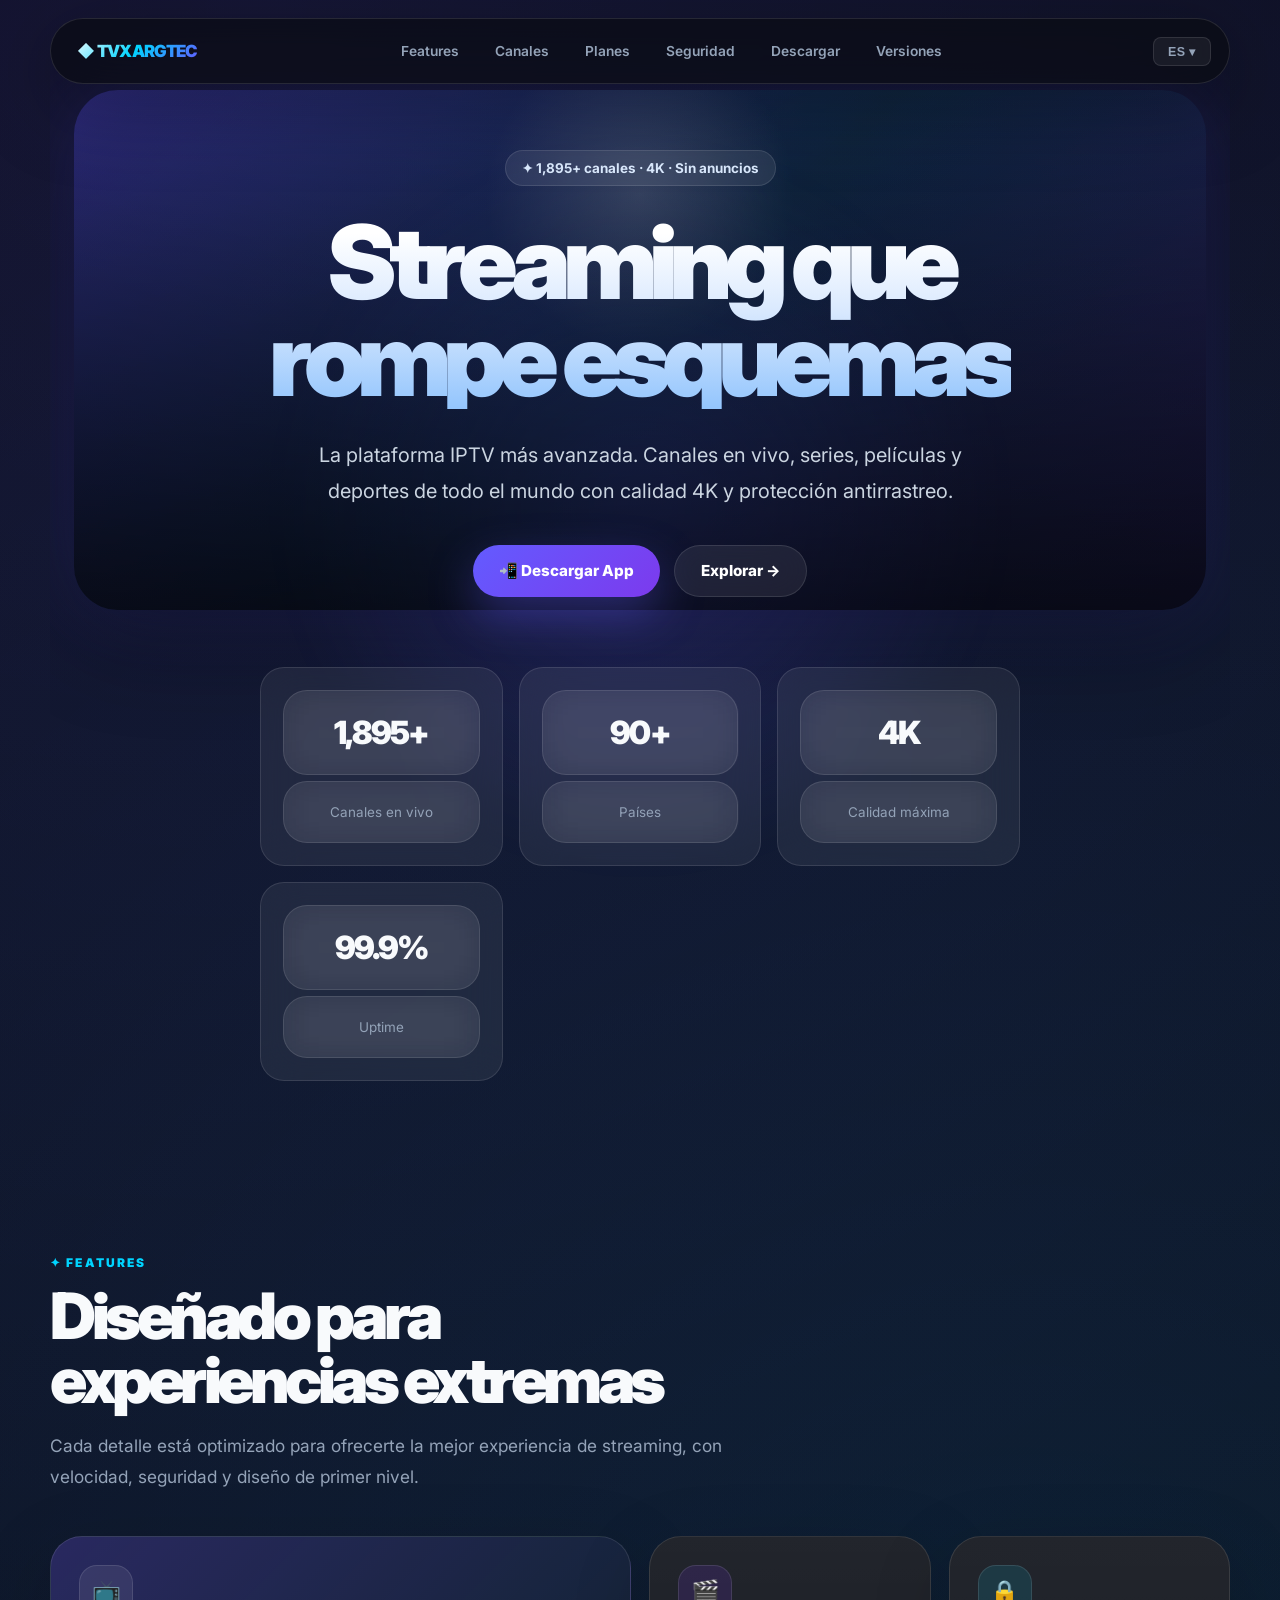
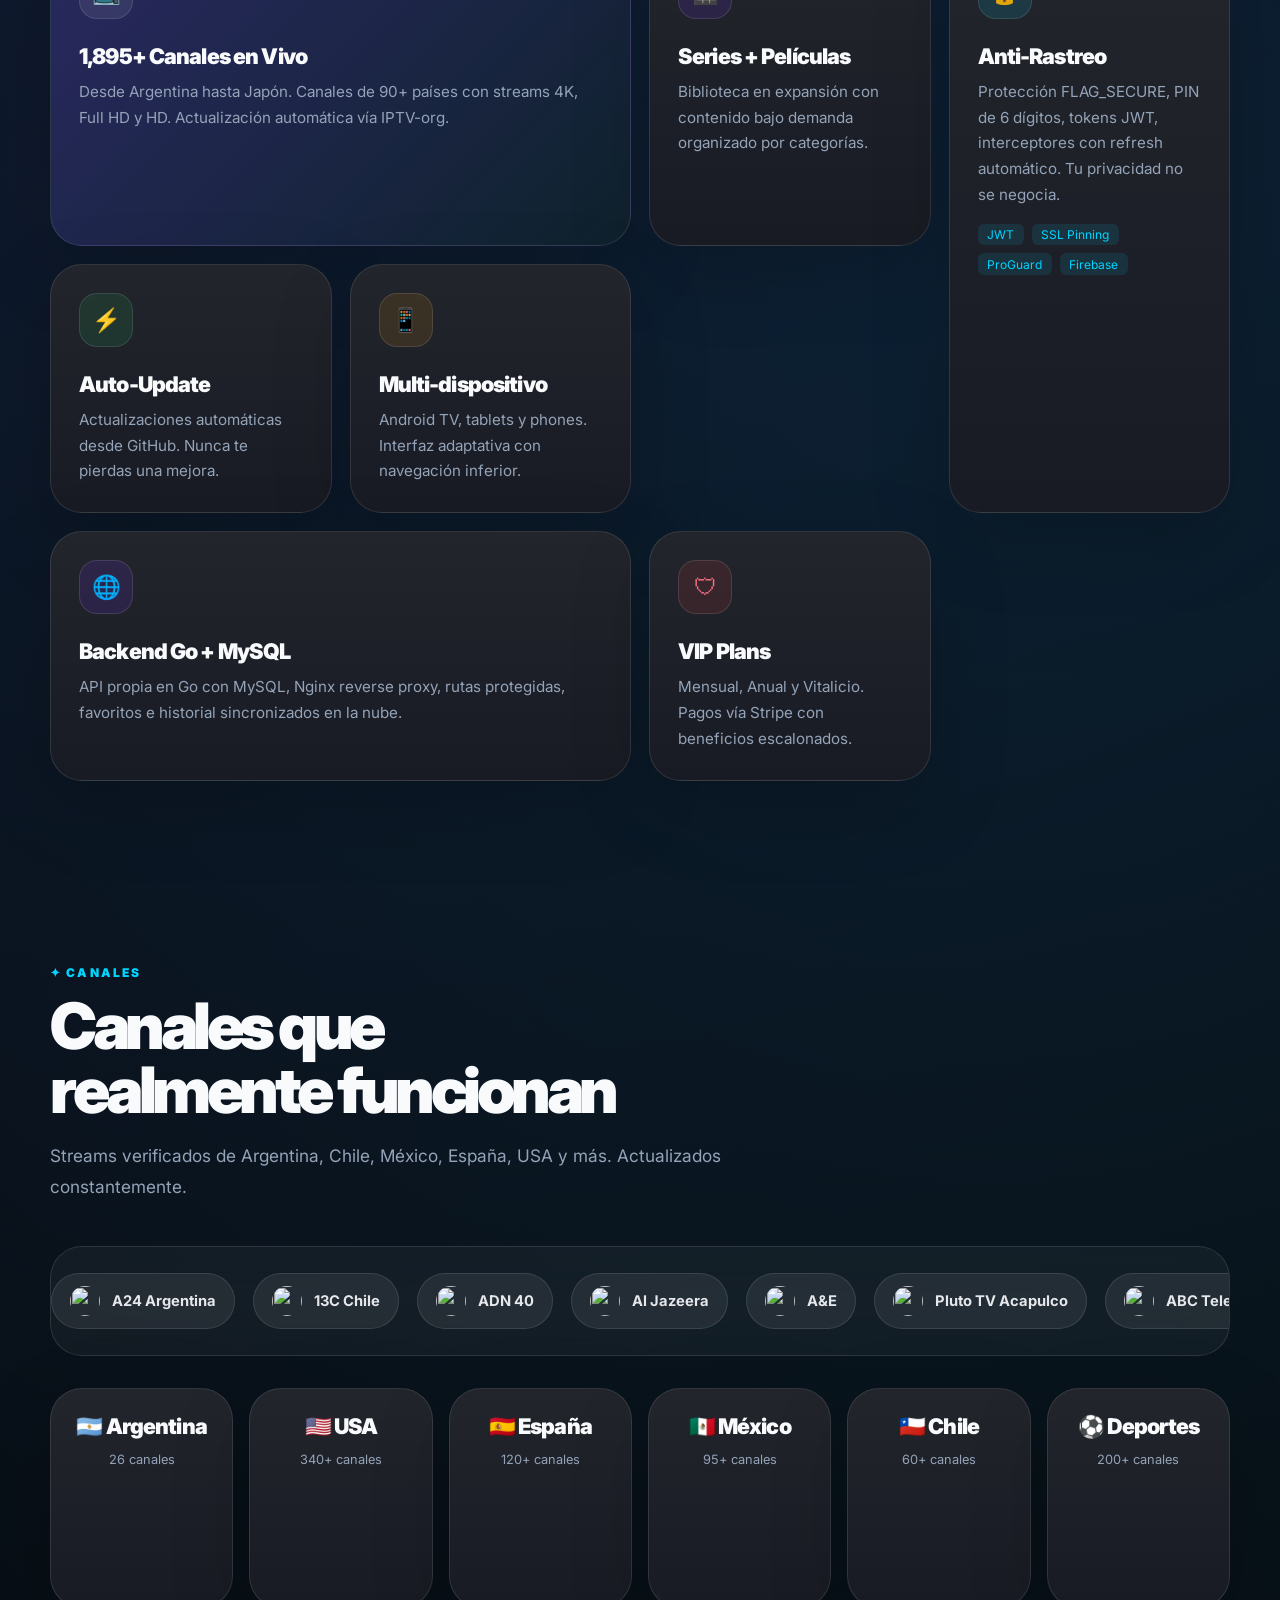
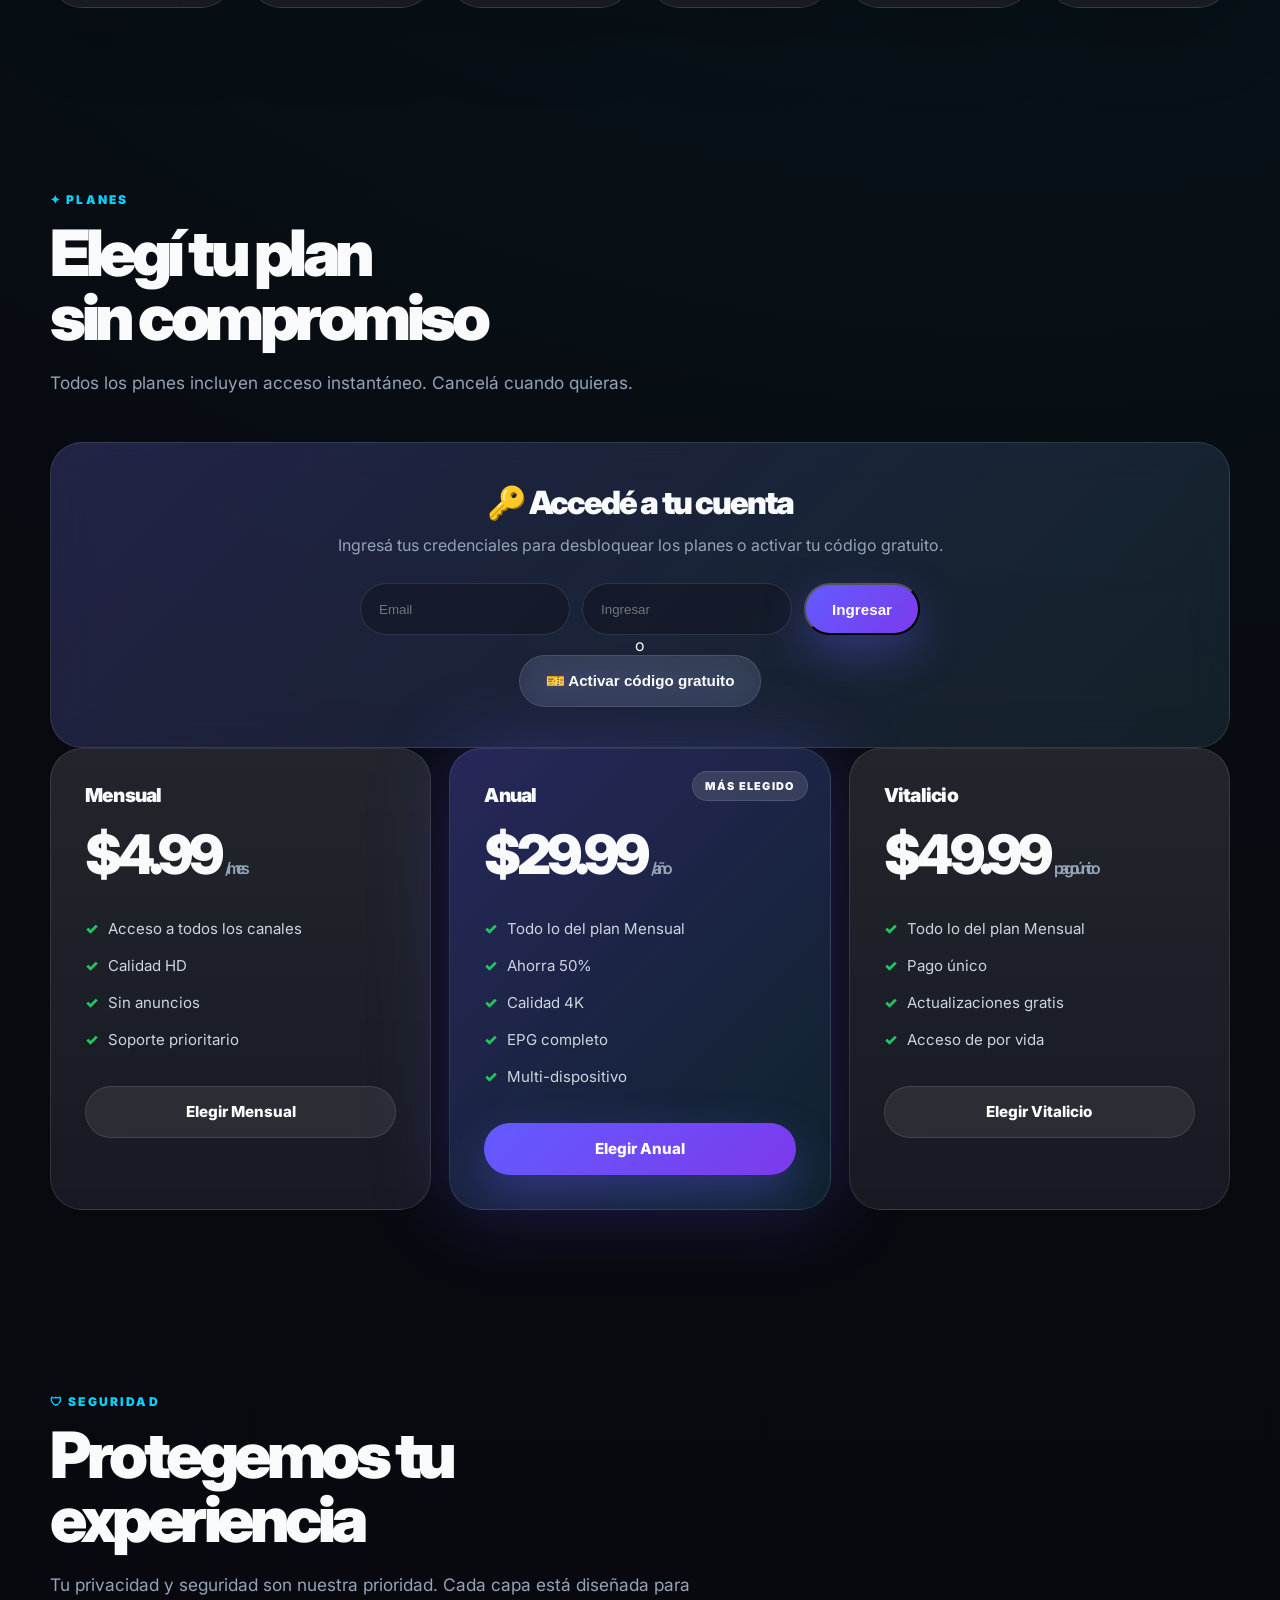
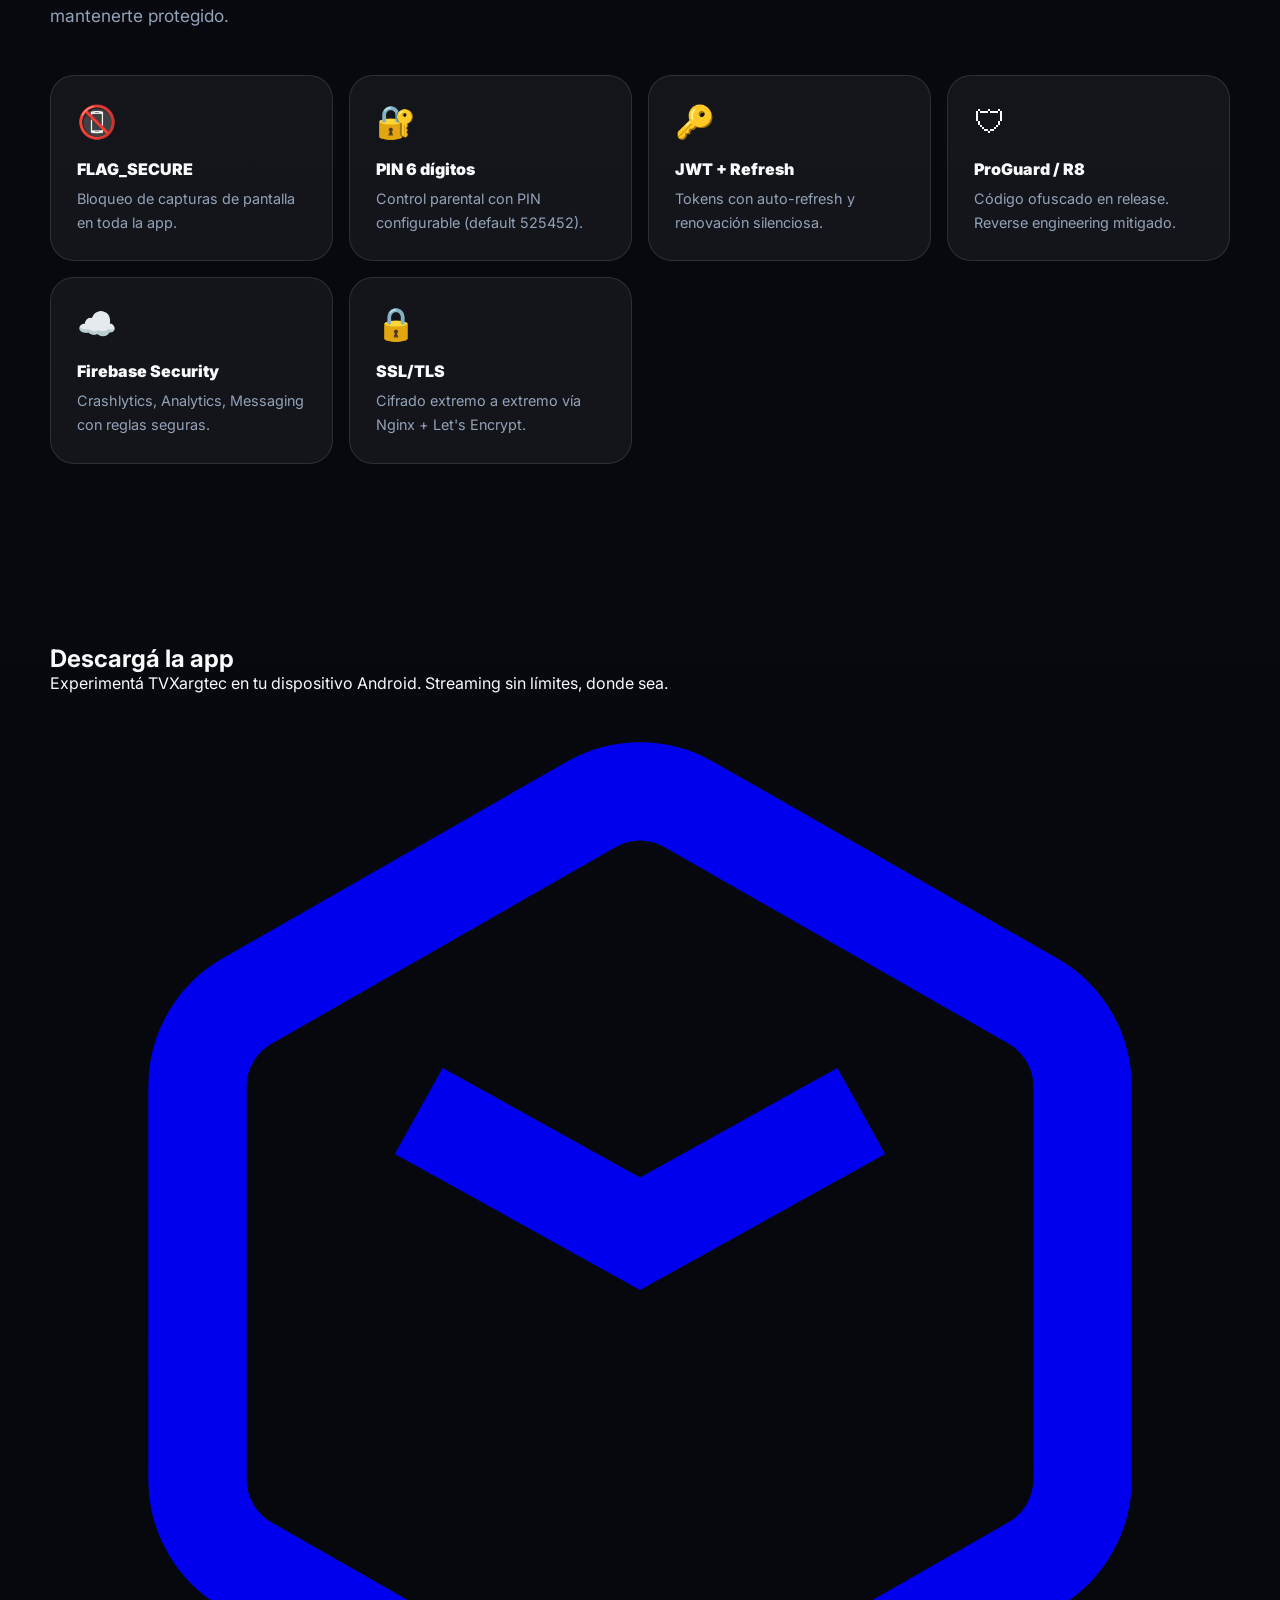
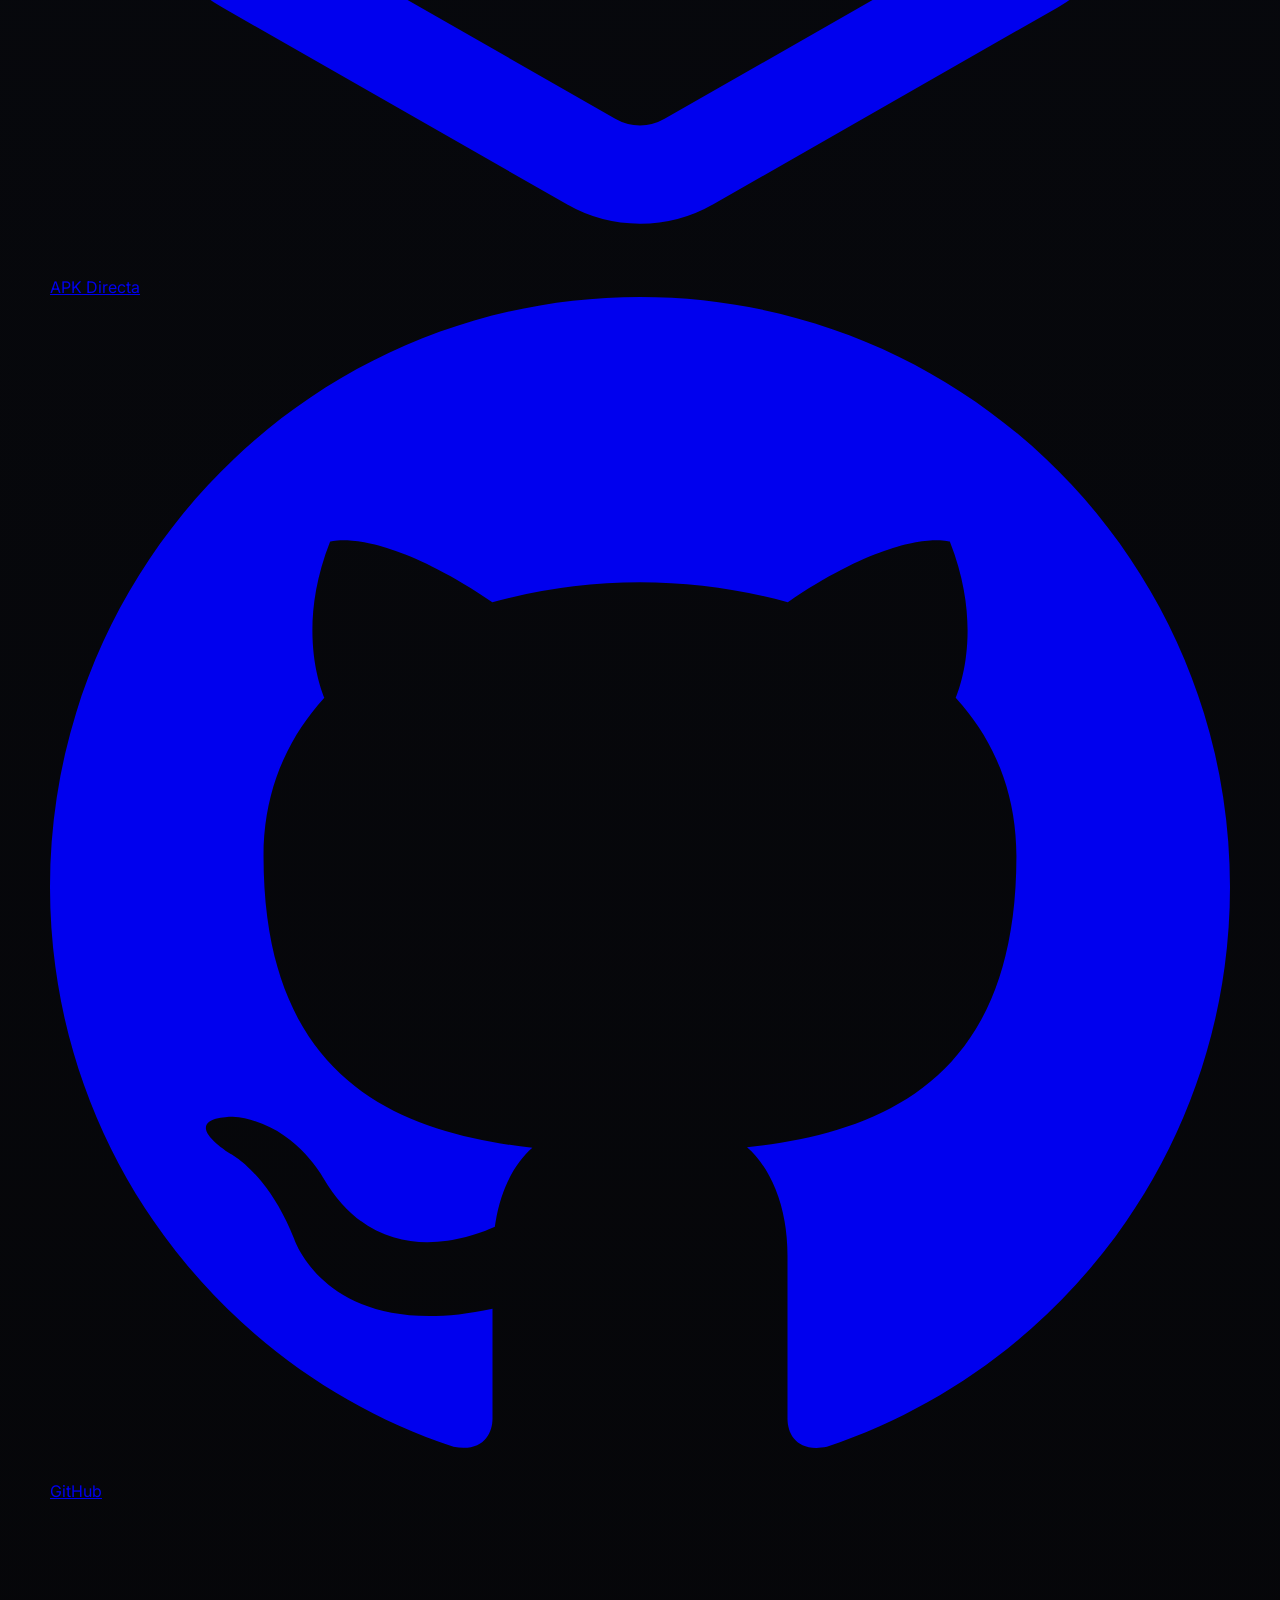
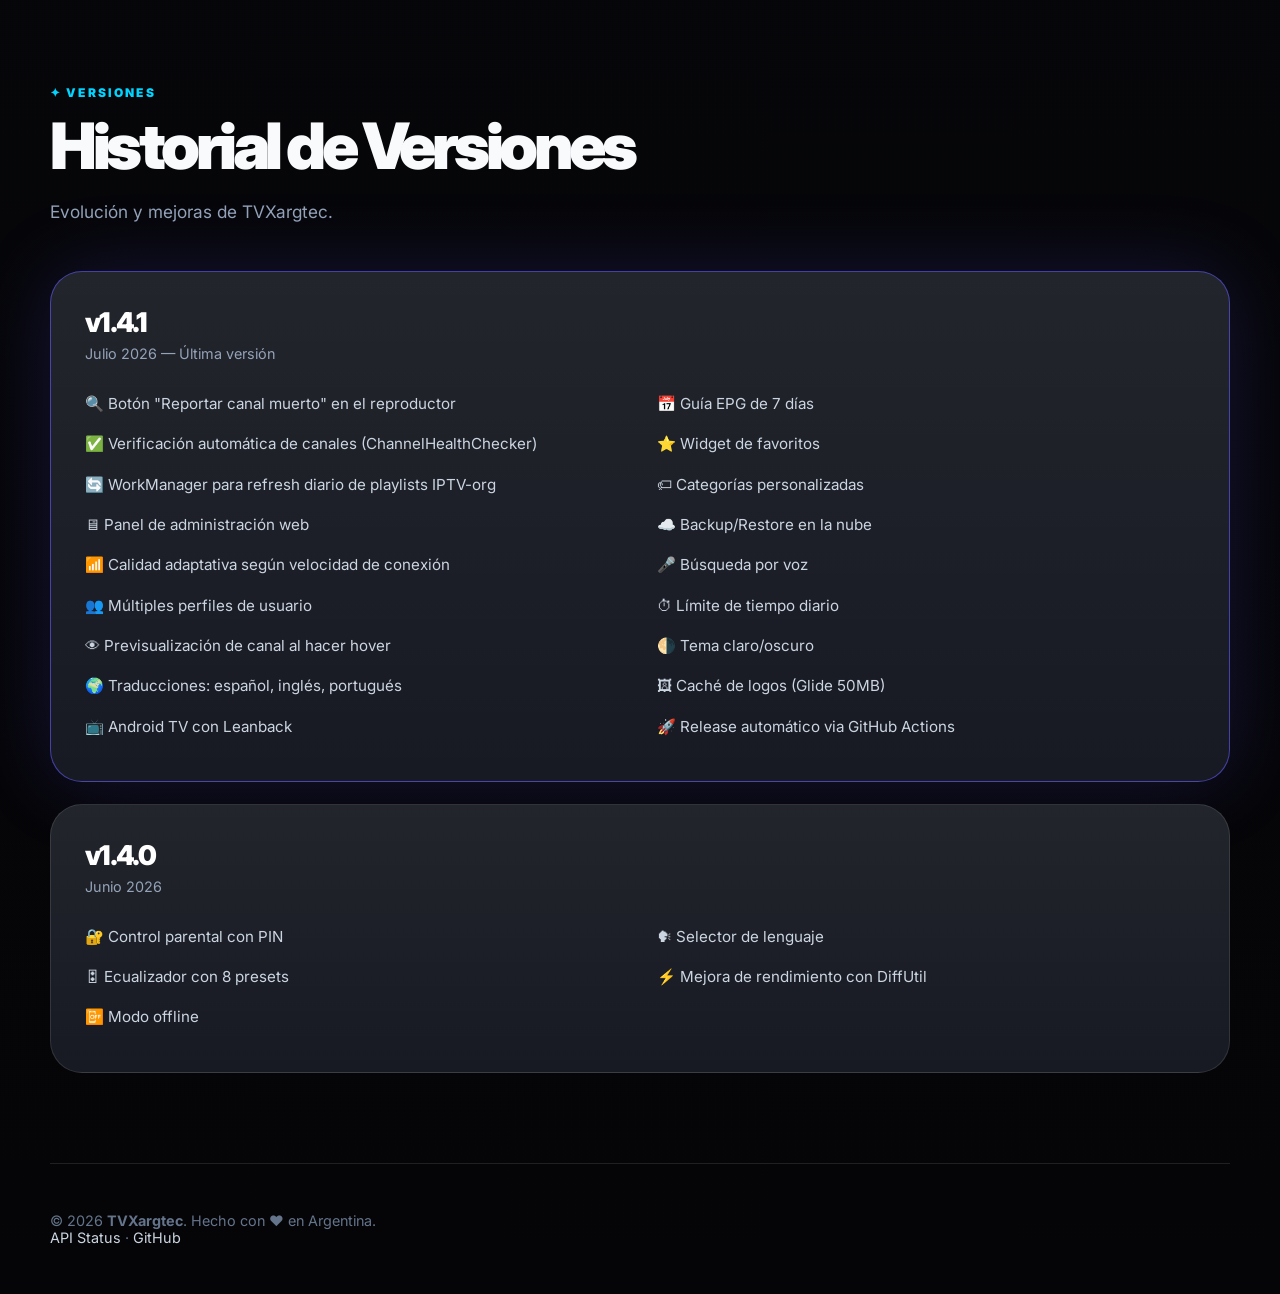
==== commit f57fe5cf: "Replace lang buttons with dropdown selector" ====
--- a/website/index.html
+++ b/website/index.html
@@ -3,7 +3,7 @@
 <head>
     <meta charset="UTF-8">
     <meta name="viewport" content="width=device-width, initial-scale=1.0">
-    <title>TVXargtec — Streaming Premium</title>
+    <title>TVXARGTEC — Streaming Premium</title>
     <link rel="preconnect" href="https://fonts.googleapis.com">
     <link href="https://fonts.googleapis.com/css2?family=Inter:wght@300;400;600;700;900&display=swap" rel="stylesheet">
      <link href="css/tv.css" rel="stylesheet">
@@ -12,7 +12,7 @@
 
 <!-- Nav -->
 <nav>
-    <div class="logo">◆ TVXargtec</div>
+    <div class="logo">◆ TVXARGTEC</div>
     <div class="links">
         <a href="#features" data-i18n="navFeatures">Features</a>
         <a href="#channels" data-i18n="navChannels">Canales</a>
@@ -21,10 +21,13 @@
         <a href="#download" data-i18n="navDownload">Descargar</a>
         <a href="#changelog" data-i18n="navVersiones">Versiones</a>
     </div>
-    <div class="lang-switch">
-        <button onclick="setLang('es')" class="lang-btn active" data-lang="es">ES</button>
-        <button onclick="setLang('en')" class="lang-btn" data-lang="en">EN</button>
-        <button onclick="setLang('pt')" class="lang-btn" data-lang="pt">PT</button>
+    <div class="lang-dropdown">
+        <button class="lang-btn lang-current" onclick="toggleLang(event)">ES ▾</button>
+        <div class="lang-menu" id="langMenu">
+            <button onclick="setLang('es')" class="lang-opt" data-lang="es">🇪🇸 ES — Español</button>
+            <button onclick="setLang('en')" class="lang-opt" data-lang="en">🇬🇧 EN — English</button>
+            <button onclick="setLang('pt')" class="lang-opt" data-lang="pt">🇧🇷 PT — Português</button>
+        </div>
     </div>
 </nav>
 
--- a/website/css/tv.css
+++ b/website/css/tv.css
@@ -116,34 +116,71 @@
   background: rgba(255, 255, 255, 0.075);
 }
 
-.lang-switch {
-  display: flex;
-  gap: 4px;
+.lang-dropdown {
+  position: relative;
   margin-left: 8px;
 }
 
-.lang-btn {
-  padding: 6px 10px;
+.lang-current {
+  padding: 6px 14px;
   border-radius: 8px;
-  border: 1px solid transparent;
-  background: transparent;
-  color: var(--muted);
-  font-size: .72rem;
+  border: 1px solid var(--border);
+  background: rgba(255,255,255,.06);
+  color: var(--muted);
+  font-size: .78rem;
   font-weight: 800;
   cursor: pointer;
   transition: .2s ease;
   letter-spacing: .04em;
-}
-
-.lang-btn:hover {
-  color: #fff;
-  border-color: var(--border);
-}
-
-.lang-btn.active {
+  min-width: 56px;
+}
+
+.lang-current:hover {
+  color: #fff;
+  background: rgba(255,255,255,.12);
+}
+
+.lang-menu {
+  display: none;
+  position: absolute;
+  top: calc(100% + 6px);
+  right: 0;
+  min-width: 170px;
+  background: #151927;
+  border: 1px solid var(--border);
+  border-radius: 14px;
+  padding: 6px;
+  box-shadow: 0 20px 60px rgba(0,0,0,.5);
+  z-index: 200;
+}
+
+.lang-menu.open {
+  display: block;
+}
+
+.lang-opt {
+  display: block;
+  width: 100%;
+  padding: 10px 14px;
+  border: 0;
+  border-radius: 10px;
+  background: transparent;
+  color: var(--muted);
+  font-size: .85rem;
+  font-weight: 600;
+  cursor: pointer;
+  text-align: left;
+  transition: .15s ease;
+}
+
+.lang-opt:hover {
+  color: #fff;
+  background: rgba(255,255,255,.08);
+}
+
+.lang-opt[data-lang].active {
   color: var(--cyan);
-  border-color: rgba(0,212,255,.35);
-  background: rgba(0,212,255,.08);
+  background: rgba(0,212,255,.1);
 }
 
 /* ==============================
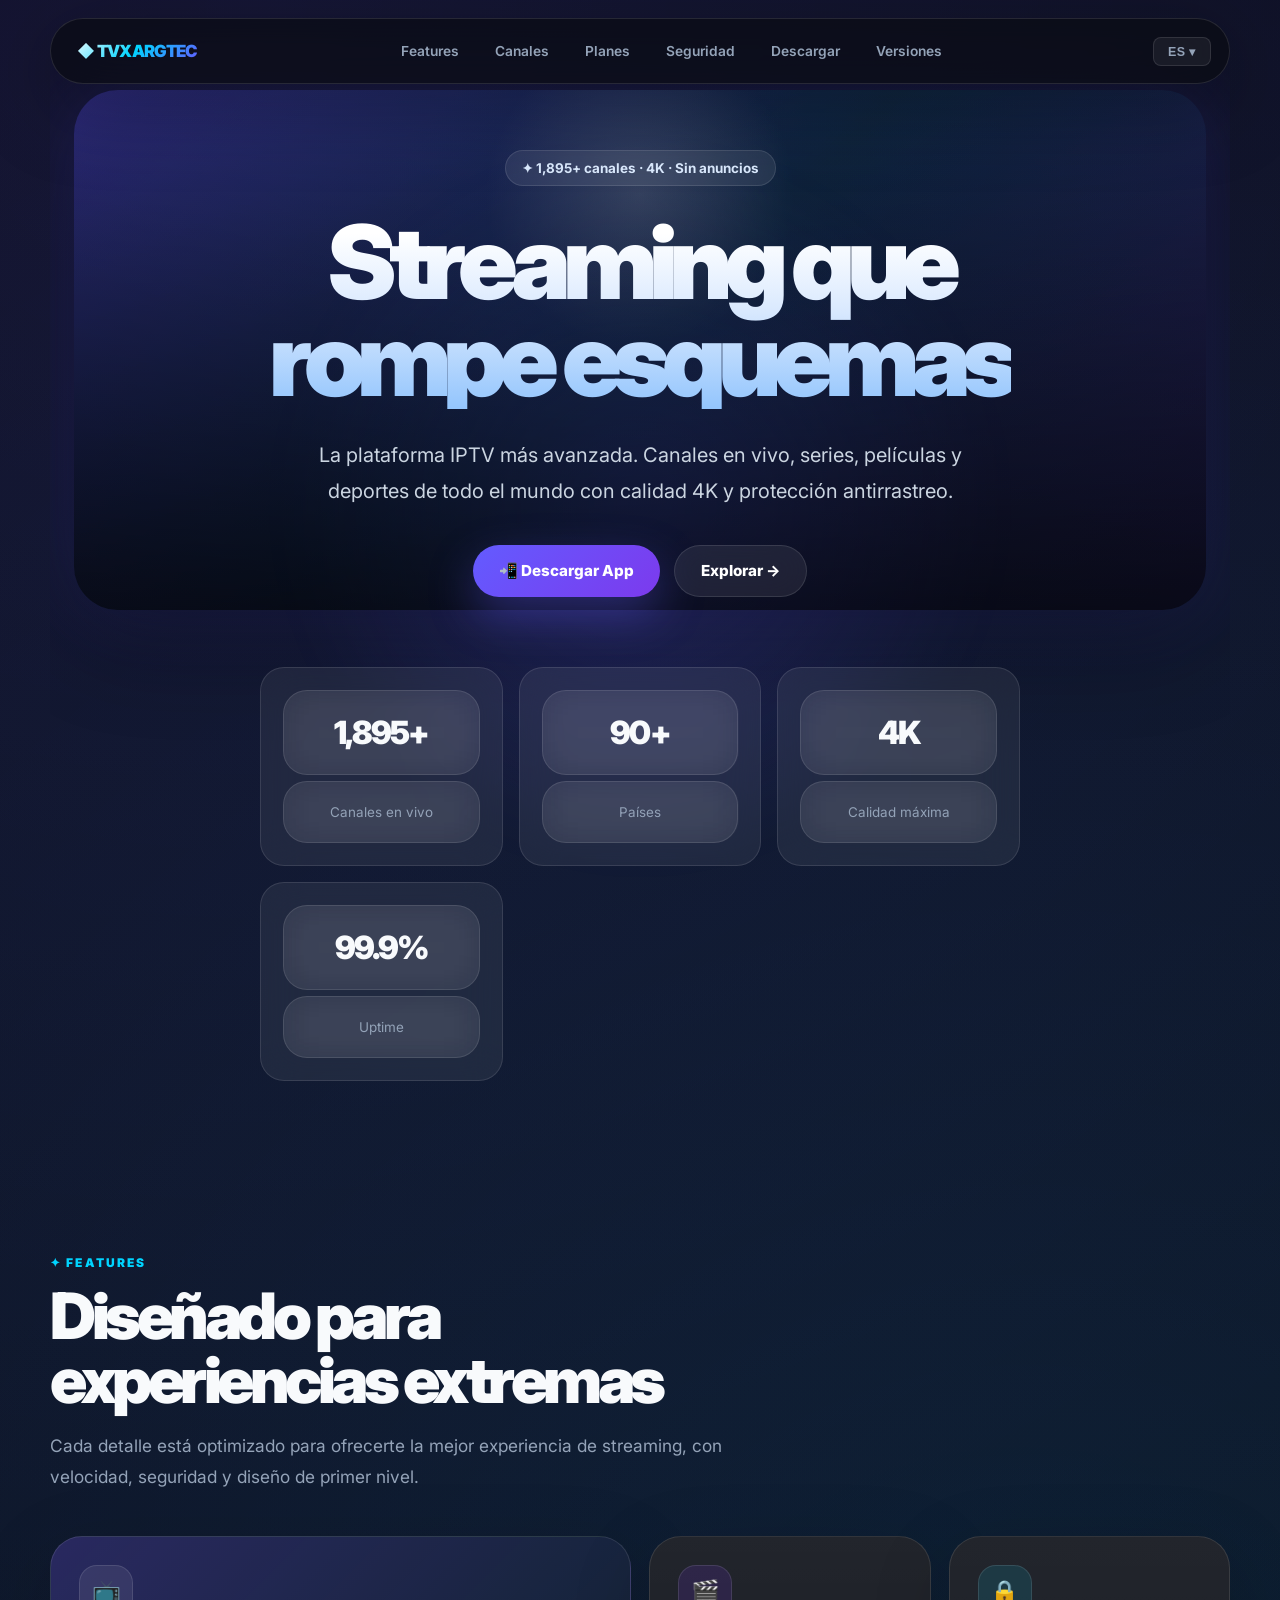
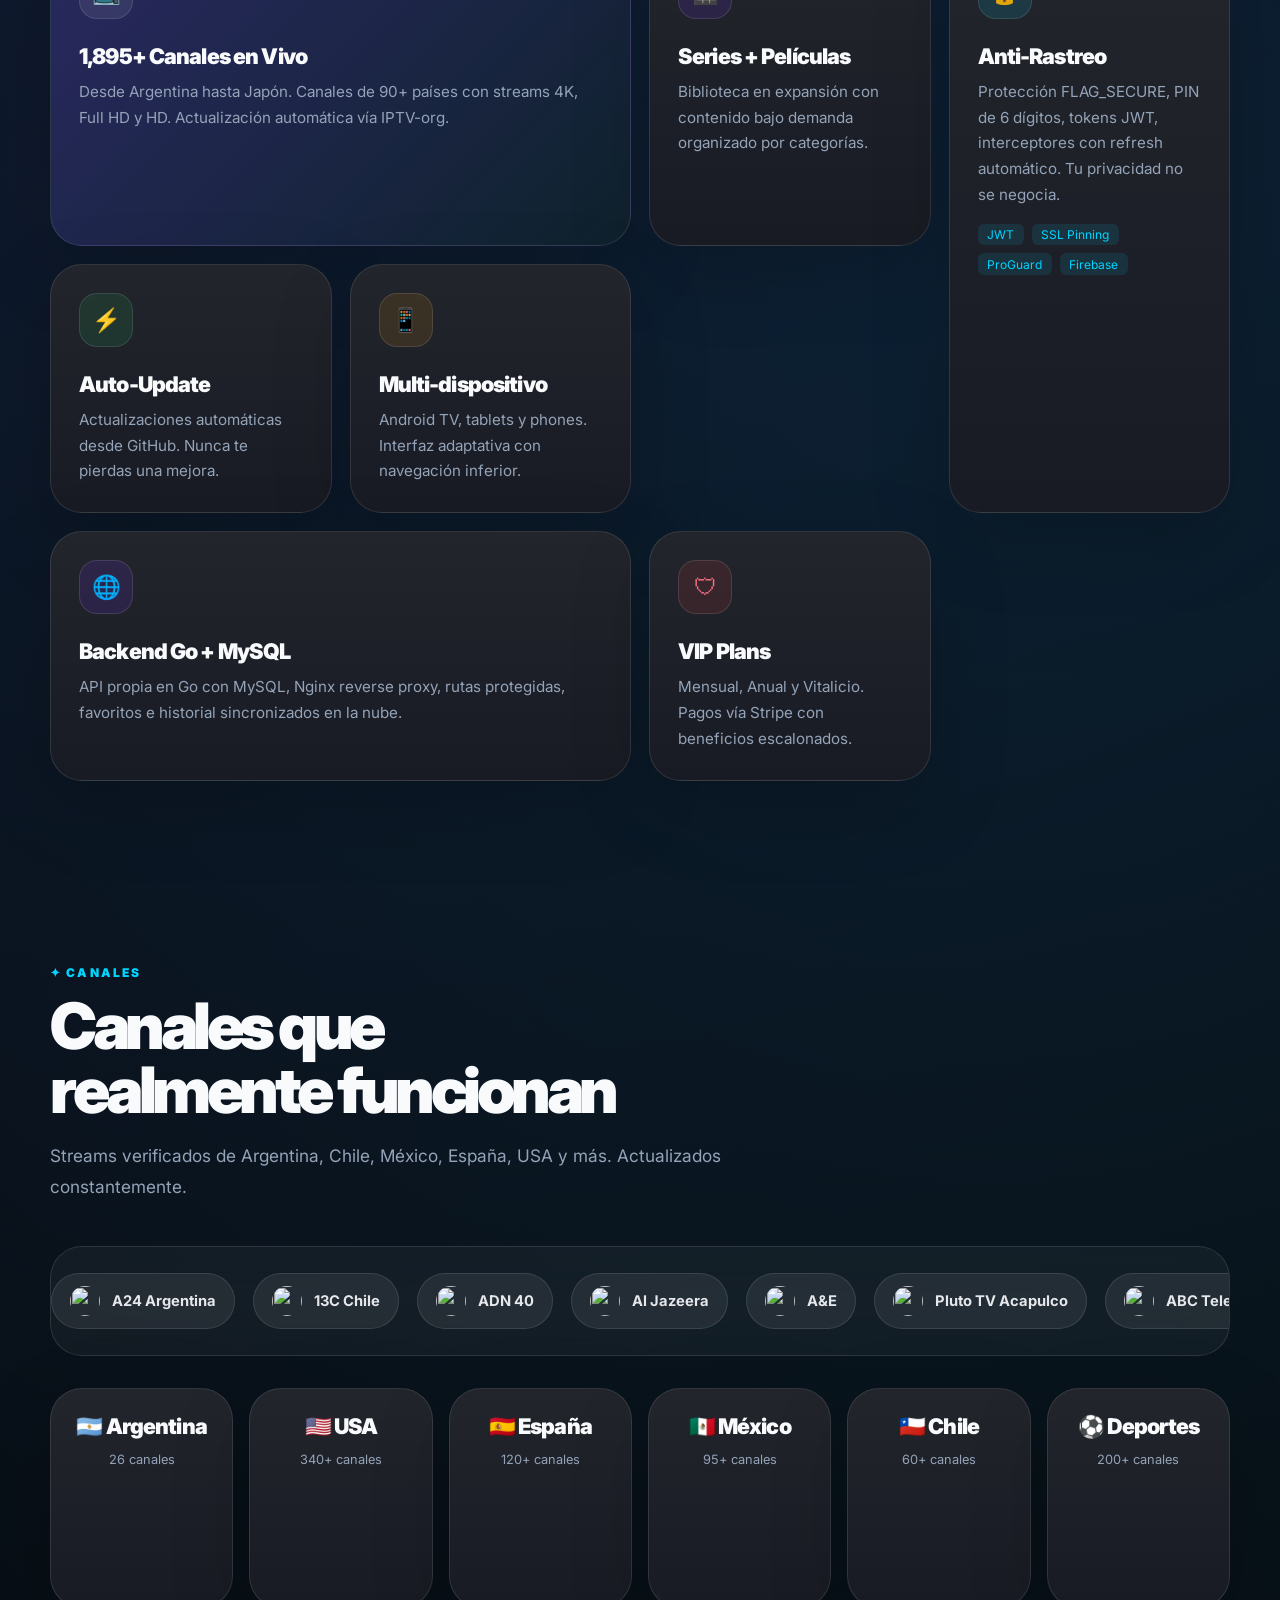
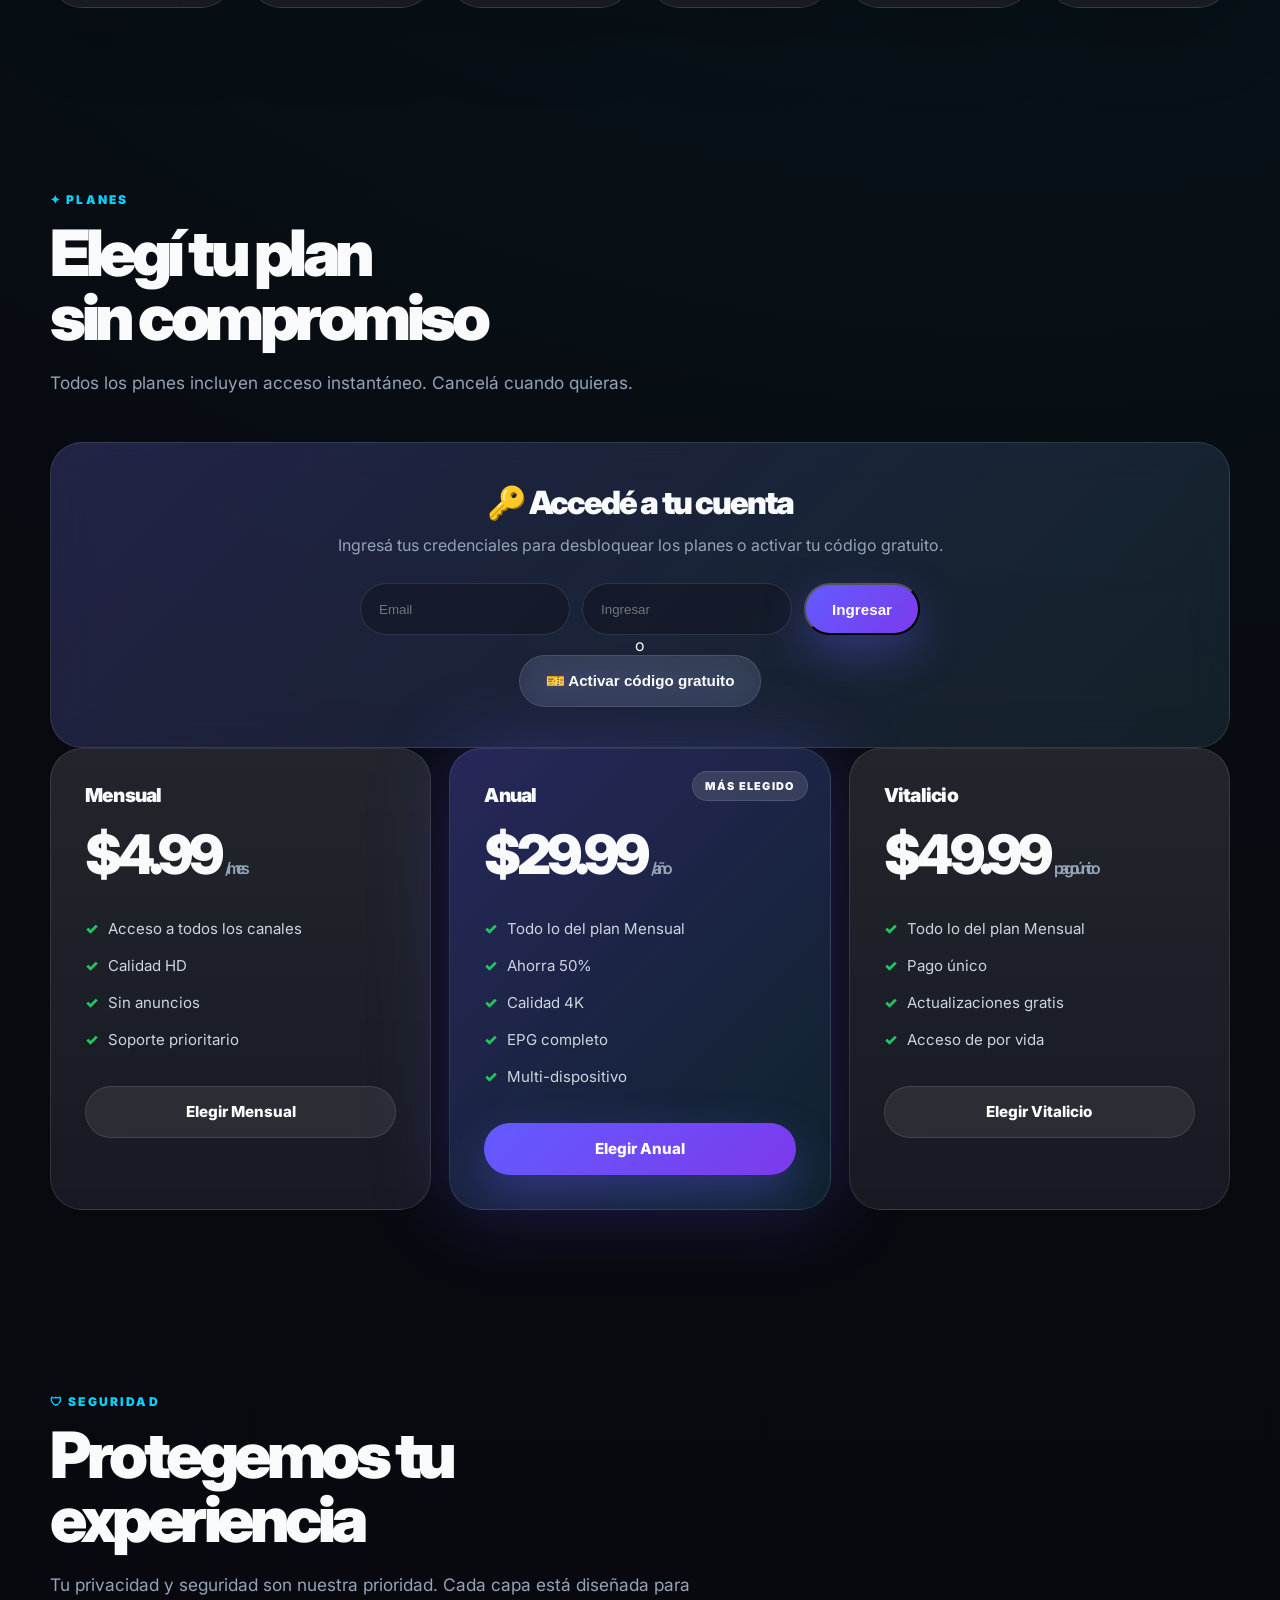
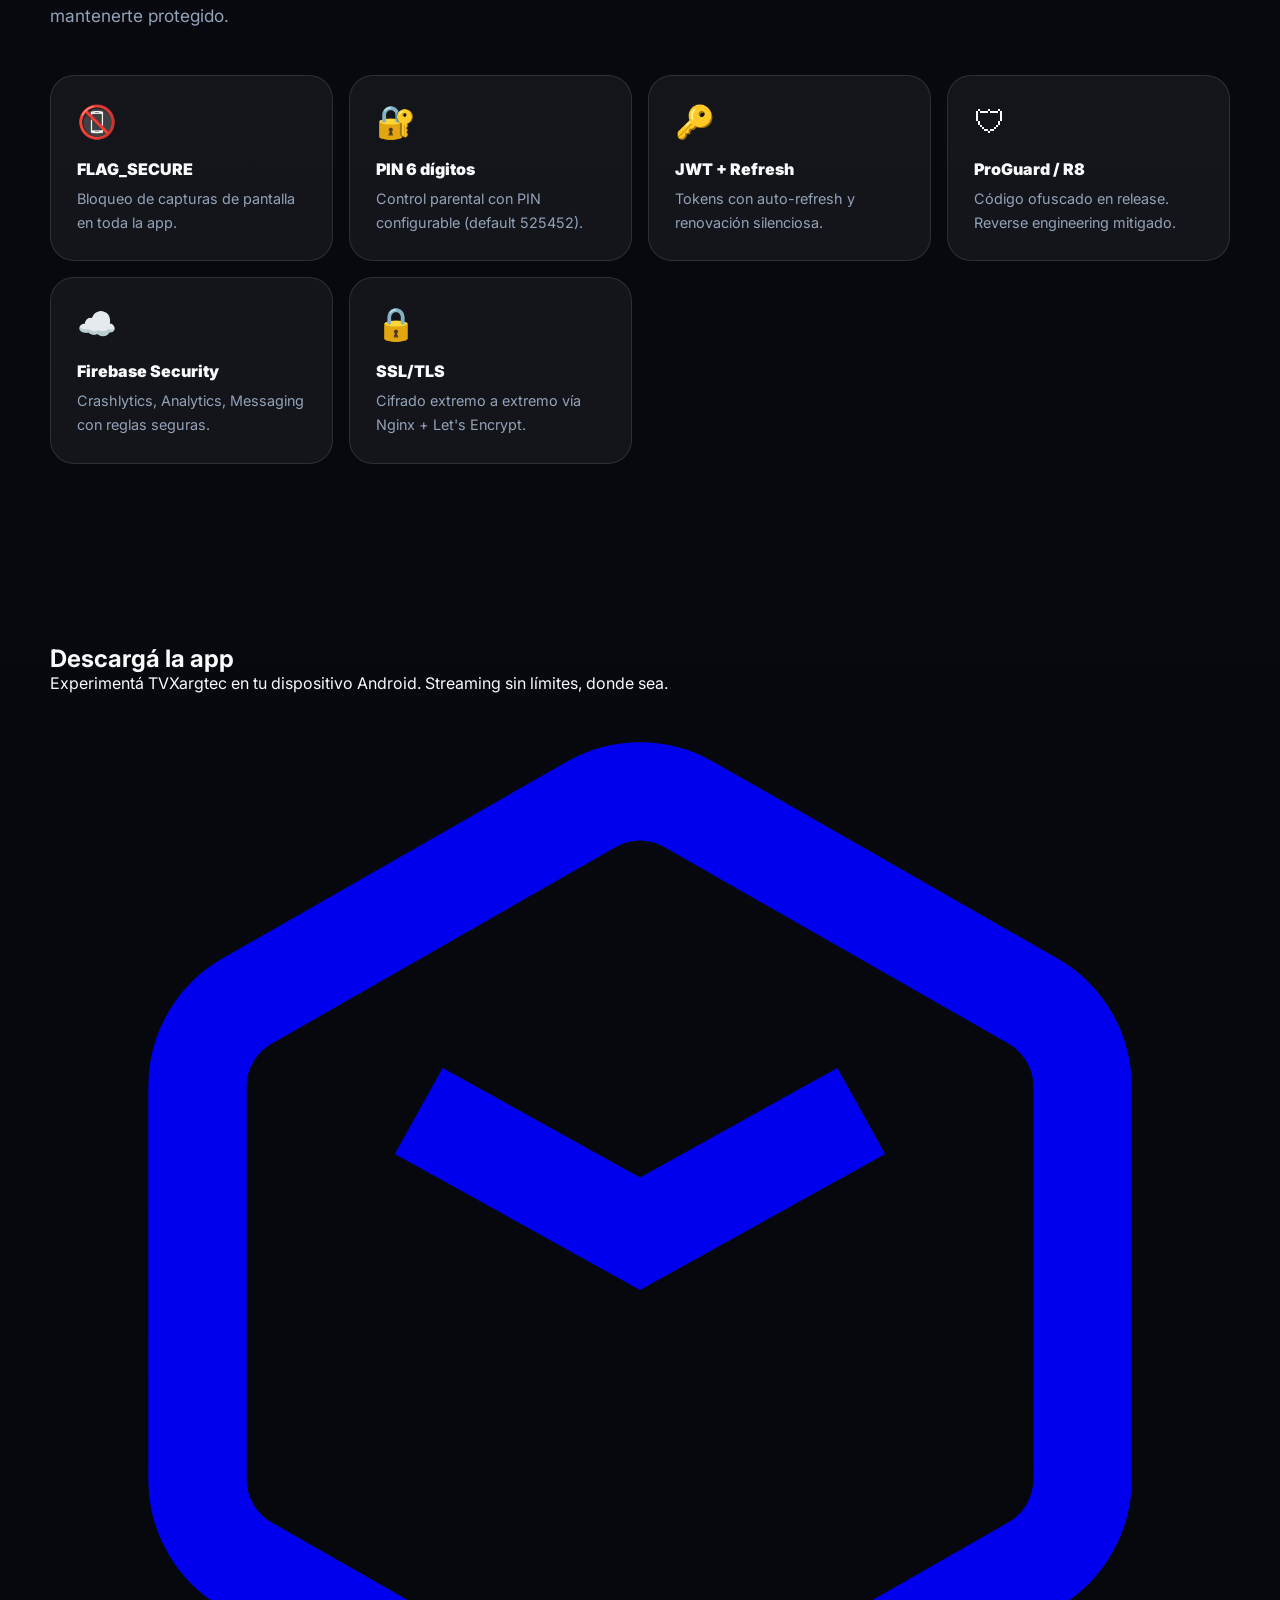
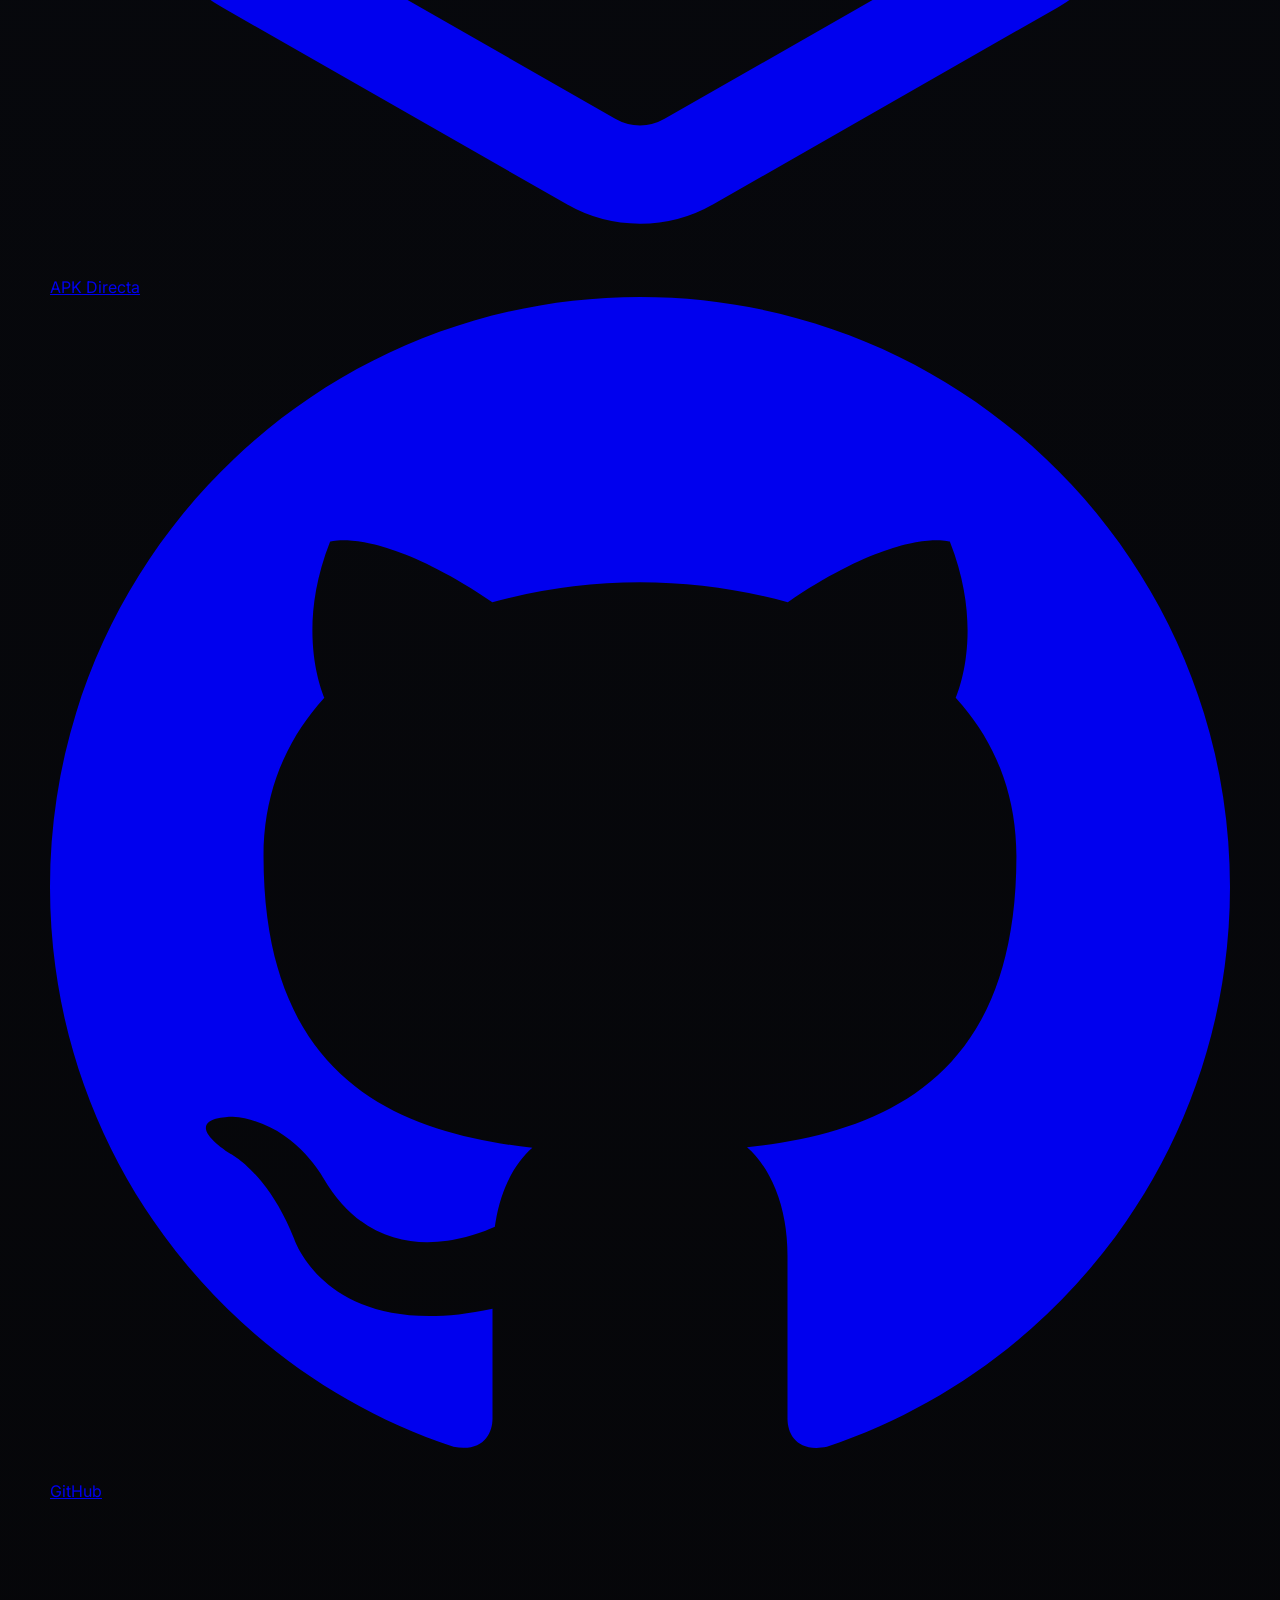
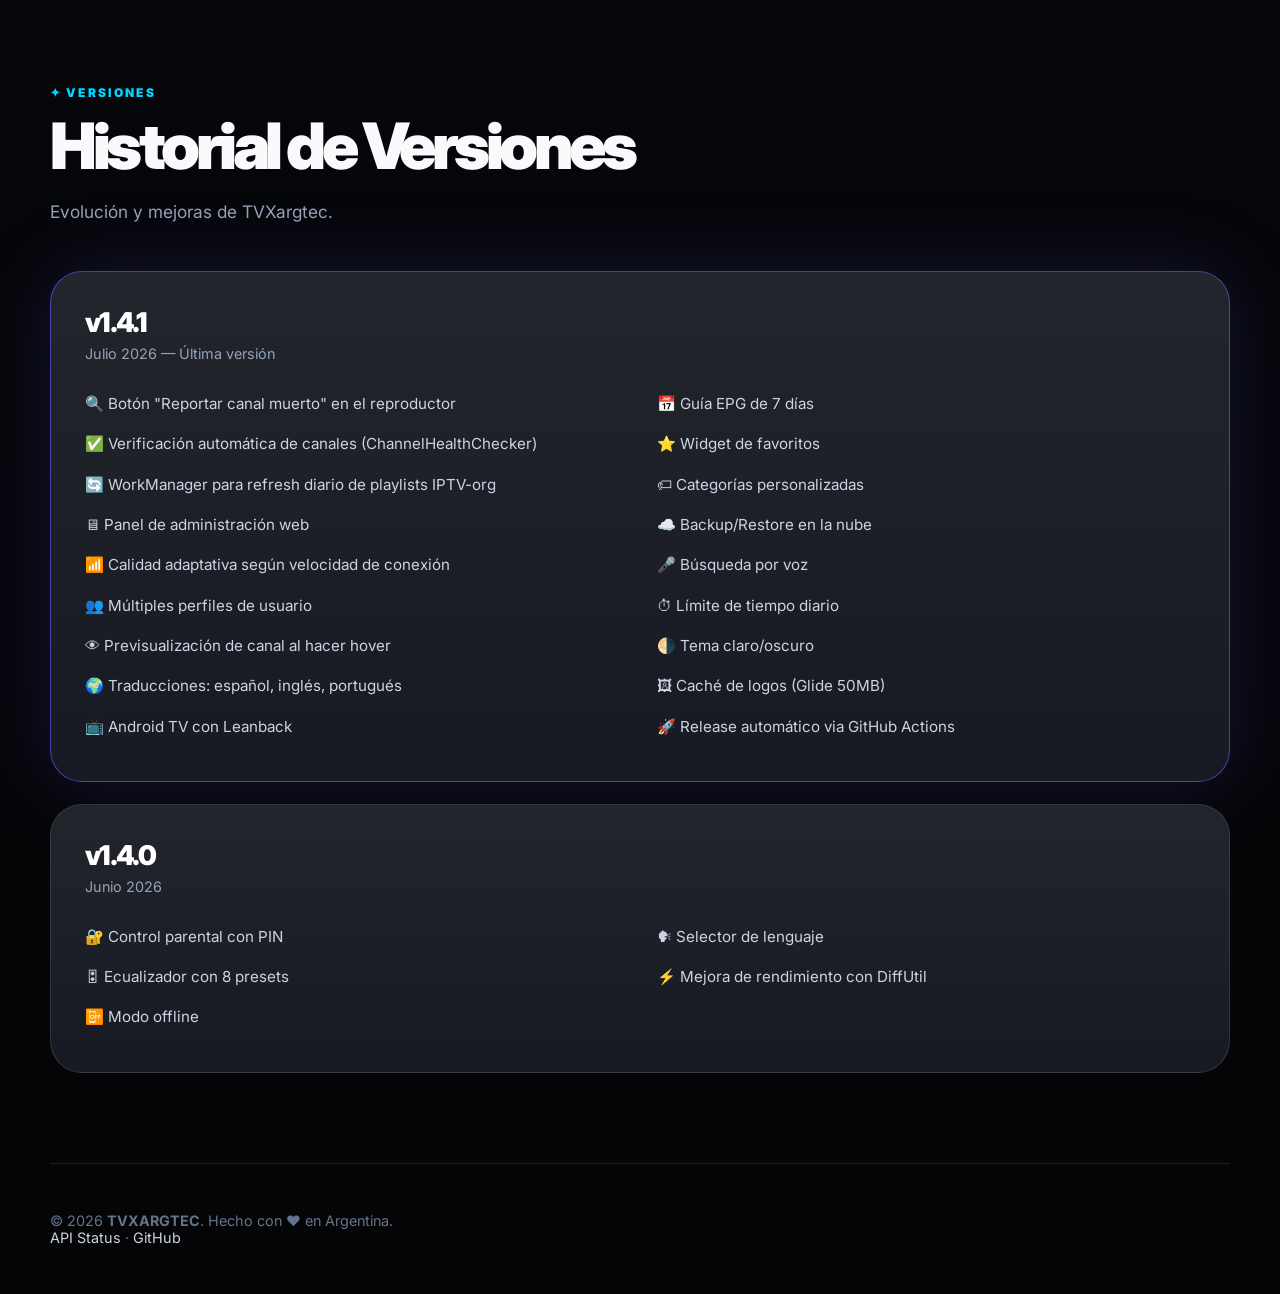
==== commit 1b60a6e1: "Fix lang flags as SVGs, add Twemoji for all emoji→SVG auto-conversion" ====
--- a/website/index.html
+++ b/website/index.html
@@ -6,7 +6,8 @@
     <title>TVXARGTEC — Streaming Premium</title>
     <link rel="preconnect" href="https://fonts.googleapis.com">
     <link href="https://fonts.googleapis.com/css2?family=Inter:wght@300;400;600;700;900&display=swap" rel="stylesheet">
-     <link href="css/tv.css" rel="stylesheet">
+      <link href="css/tv.css" rel="stylesheet">
+    <script src="https://unpkg.com/twemoji@latest/dist/twemoji.min.js" crossorigin="anonymous"></script>
 </head>
 <body>
 
@@ -24,9 +25,9 @@
     <div class="lang-dropdown">
         <button class="lang-btn lang-current" onclick="toggleLang(event)">ES ▾</button>
         <div class="lang-menu" id="langMenu">
-            <button onclick="setLang('es')" class="lang-opt" data-lang="es">🇪🇸 ES — Español</button>
-            <button onclick="setLang('en')" class="lang-opt" data-lang="en">🇬🇧 EN — English</button>
-            <button onclick="setLang('pt')" class="lang-opt" data-lang="pt">🇧🇷 PT — Português</button>
+            <button onclick="setLang('es')" class="lang-opt" data-lang="es"><img src="img/lang/es.svg" alt="" class="flag-icon"> ES — Español</button>
+            <button onclick="setLang('en')" class="lang-opt" data-lang="en"><img src="img/lang/en.svg" alt="" class="flag-icon"> EN — English</button>
+            <button onclick="setLang('pt')" class="lang-opt" data-lang="pt"><img src="img/lang/pt.svg" alt="" class="flag-icon"> PT — Português</button>
         </div>
     </div>
 </nav>
@@ -238,7 +239,7 @@
 <section id="changelog">
     <div class="section-tag" data-i18n="changelogTag">✦ Versiones</div>
     <h2 class="section-title" data-i18n="changelogTitle">Historial de Versiones</h2>
-    <p class="section-sub" data-i18n="changelogSub">Evolución y mejoras de TVXargtec.</p>
+    <p class="section-sub" data-i18n="changelogSub">Evolución y mejoras de TVXARGTEC.</p>
     <div class="changelog-grid">
         <div class="changelog-card current">
             <div class="changelog-version">v1.4.1</div>
@@ -292,7 +293,7 @@
 
 <!-- Footer -->
 <footer>
-    <p>© 2026 <strong>TVXargtec</strong>. <span data-i18n="footer">Hecho con ❤️ en Argentina.</span>  
+    <p>© 2026 <strong>TVXARGTEC</strong>. <span data-i18n="footer">Hecho con ❤️ en Argentina.</span>  
     <br><a href="https://apitvxargtec.duckdns.org/api/health" data-i18n="apiStatus">API Status</a> · <a href="https://github.com/lpmadre14-coder/tvxargtec">GitHub</a></p>
 </footer>
 
--- a/website/css/tv.css
+++ b/website/css/tv.css
@@ -183,6 +183,22 @@
   background: rgba(0,212,255,.1);
 }
 
+.flag-icon {
+  width: 20px;
+  height: 20px;
+  vertical-align: middle;
+  margin-right: 8px;
+  border-radius: 3px;
+}
+
+img.emoji {
+  height: 1.2em;
+  width: 1.2em;
+  margin: 0 .05em 0 .1em;
+  vertical-align: -0.2em;
+  display: inline;
+}
+
 /* ==============================
    HERO
 ================================= */
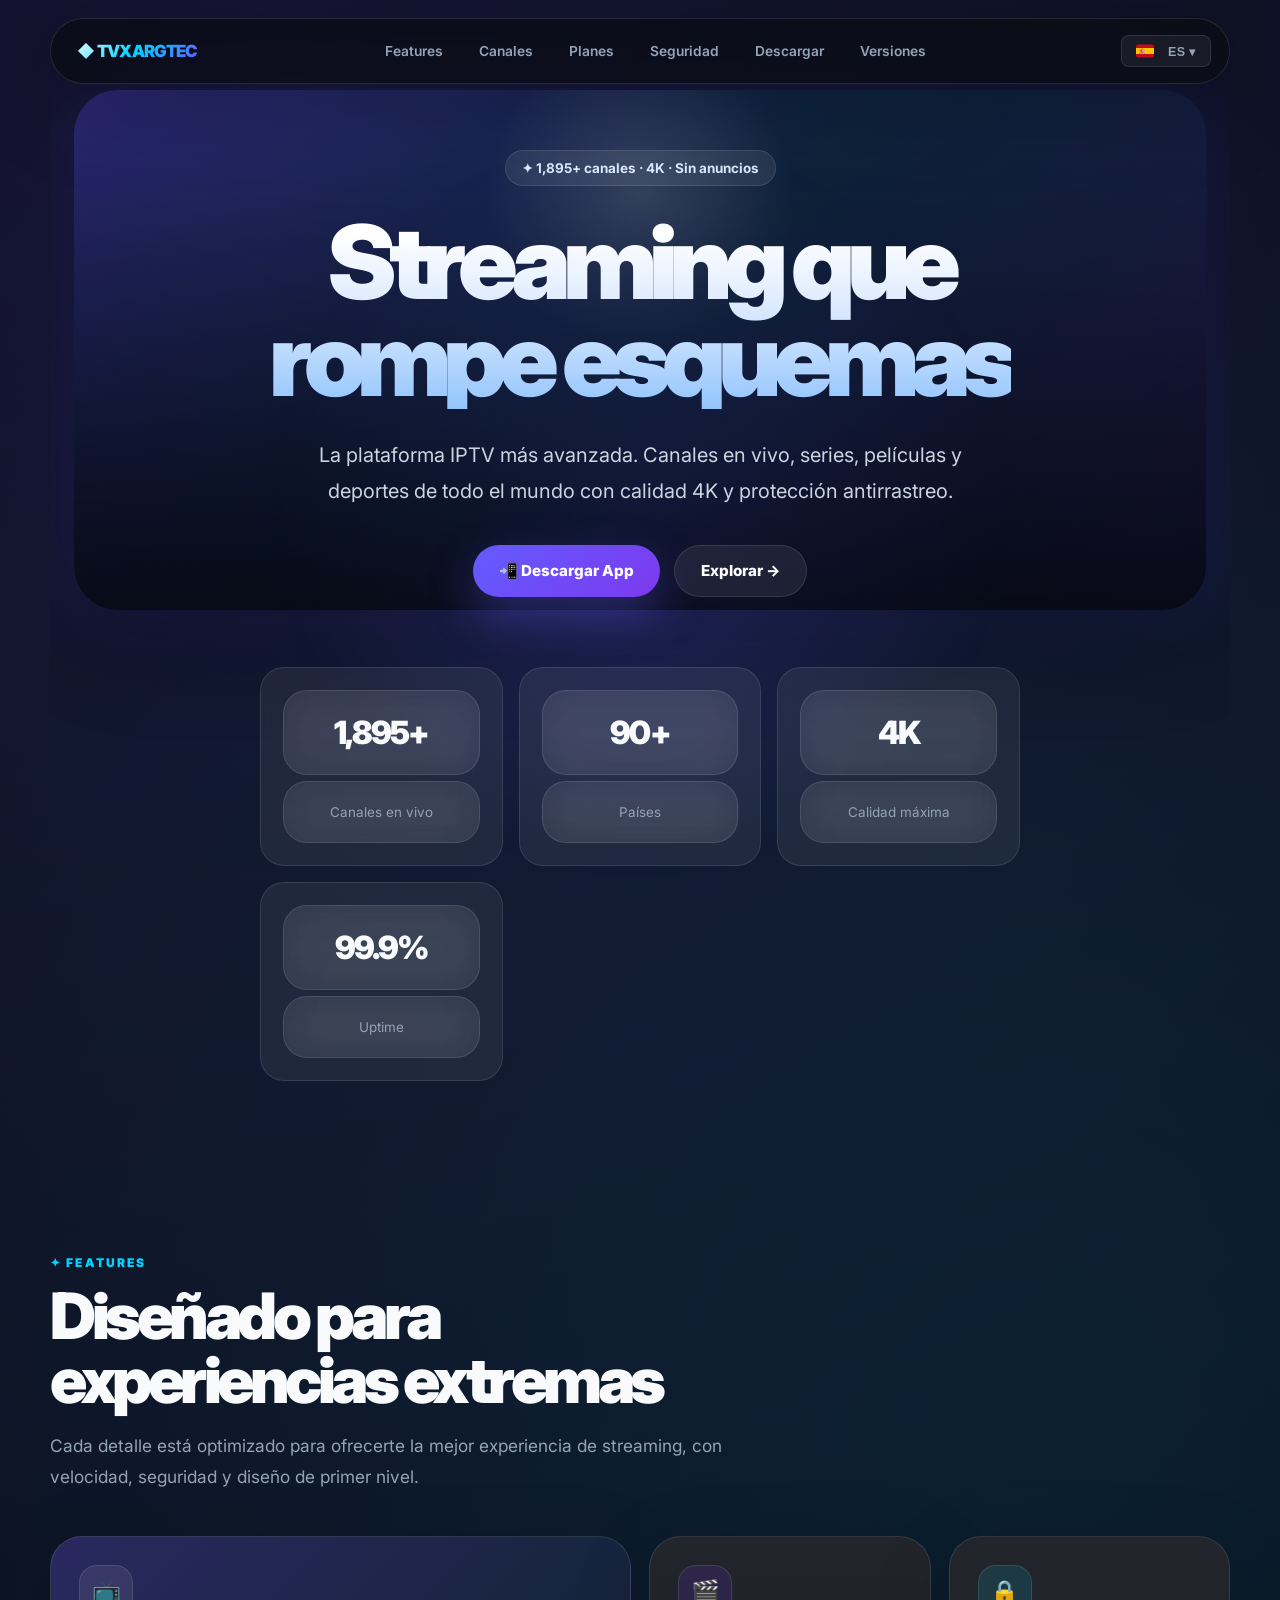
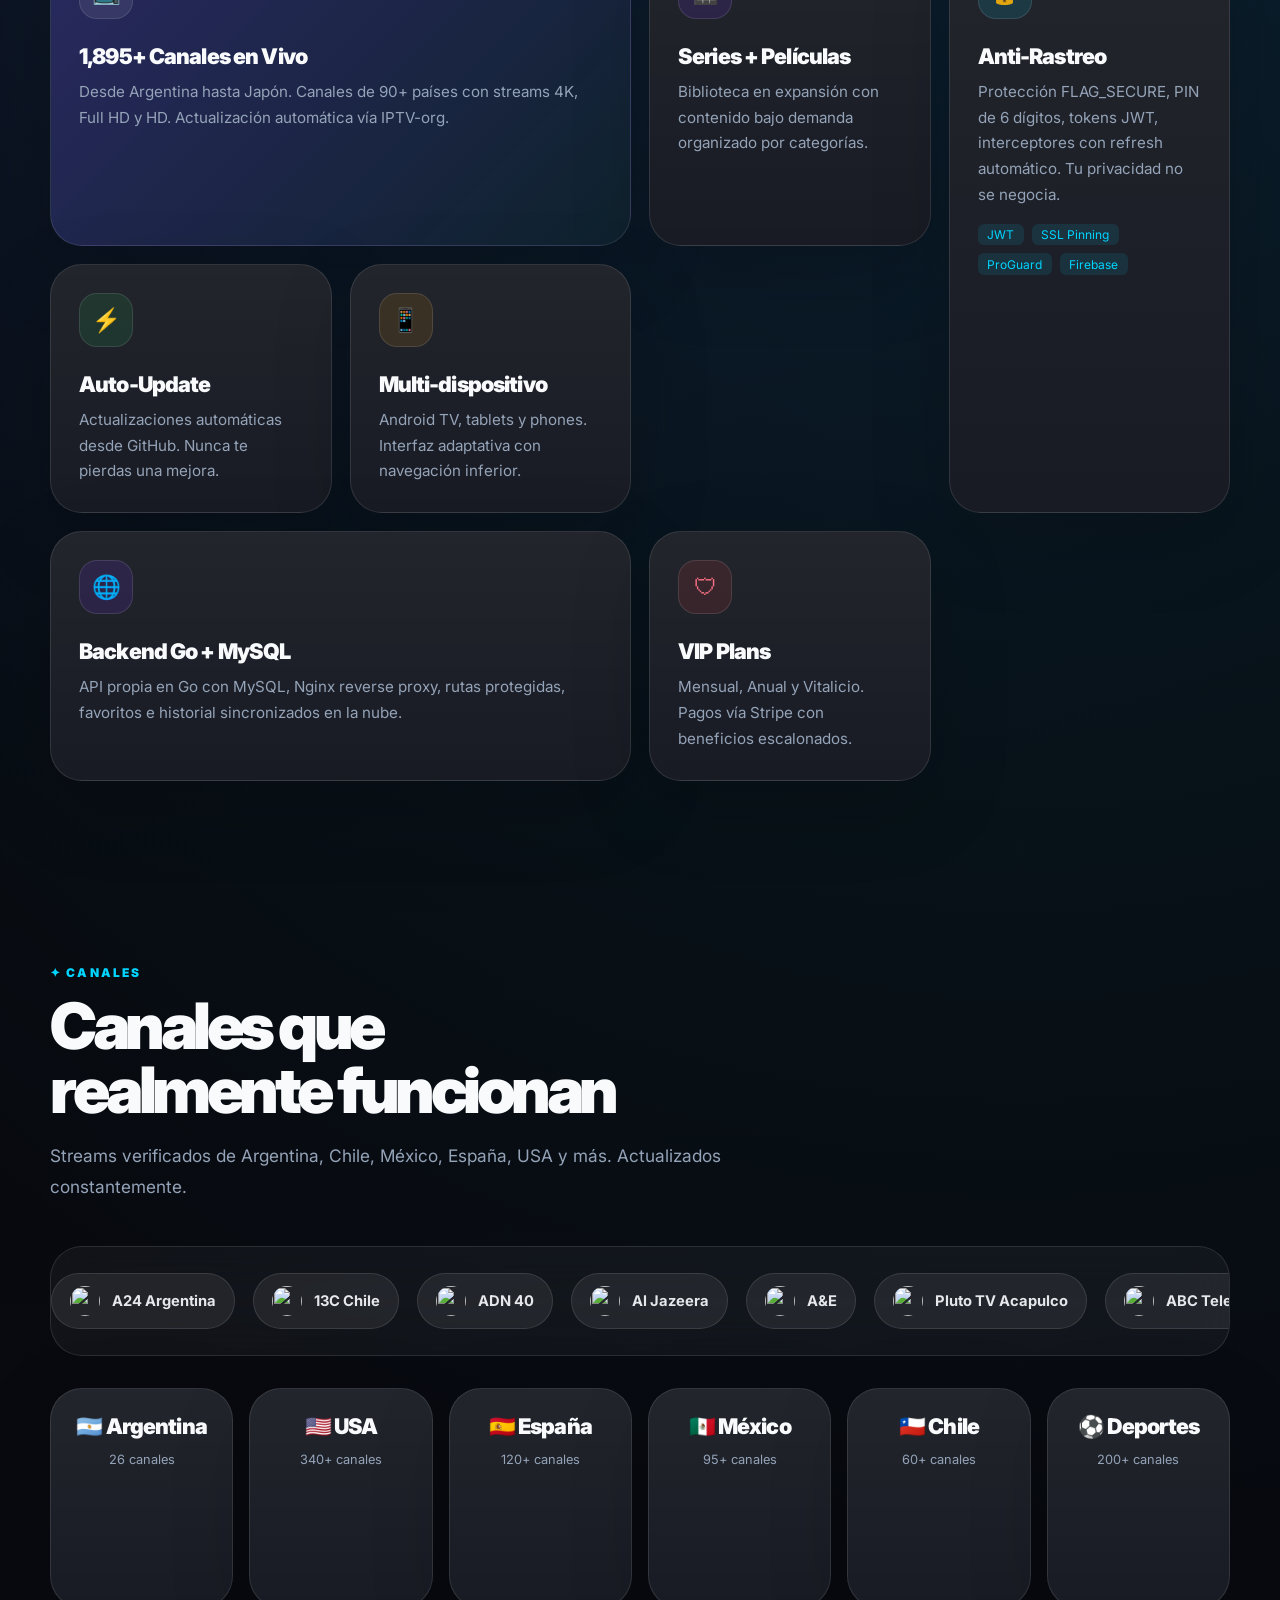
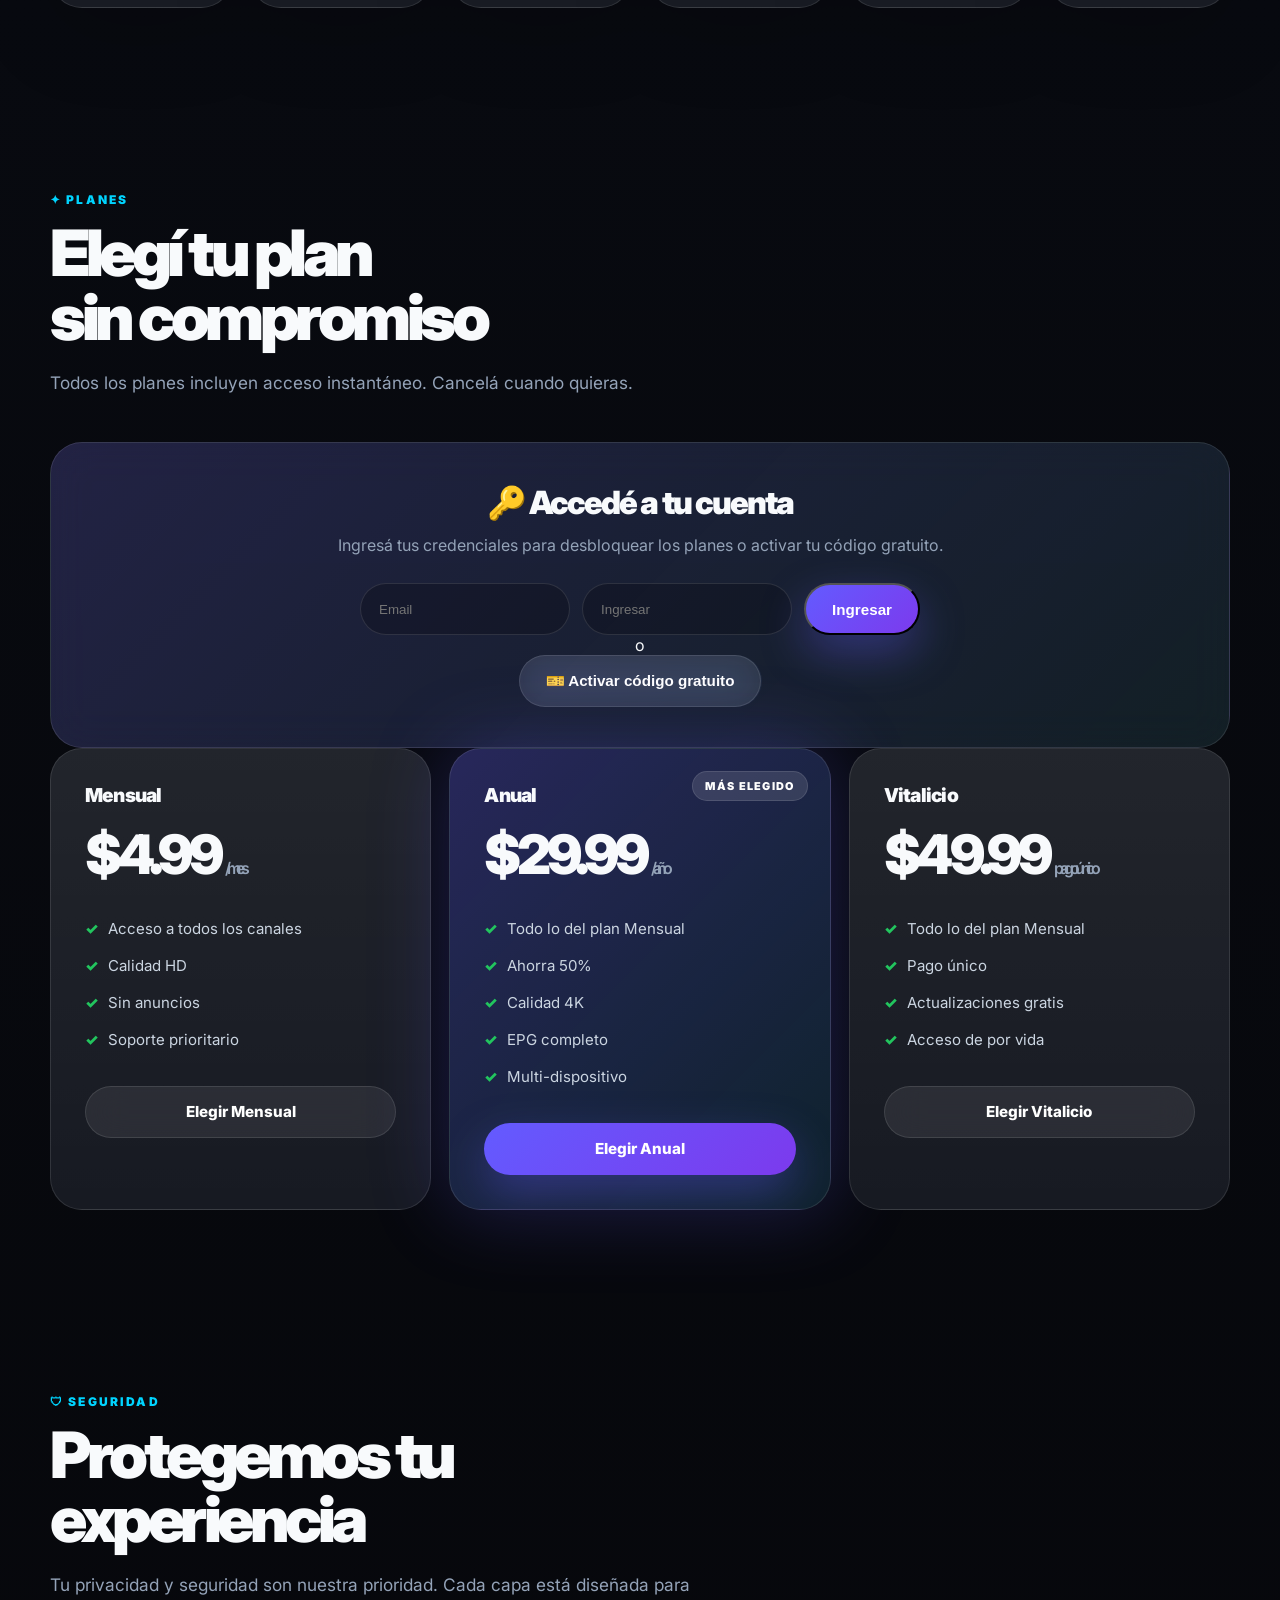
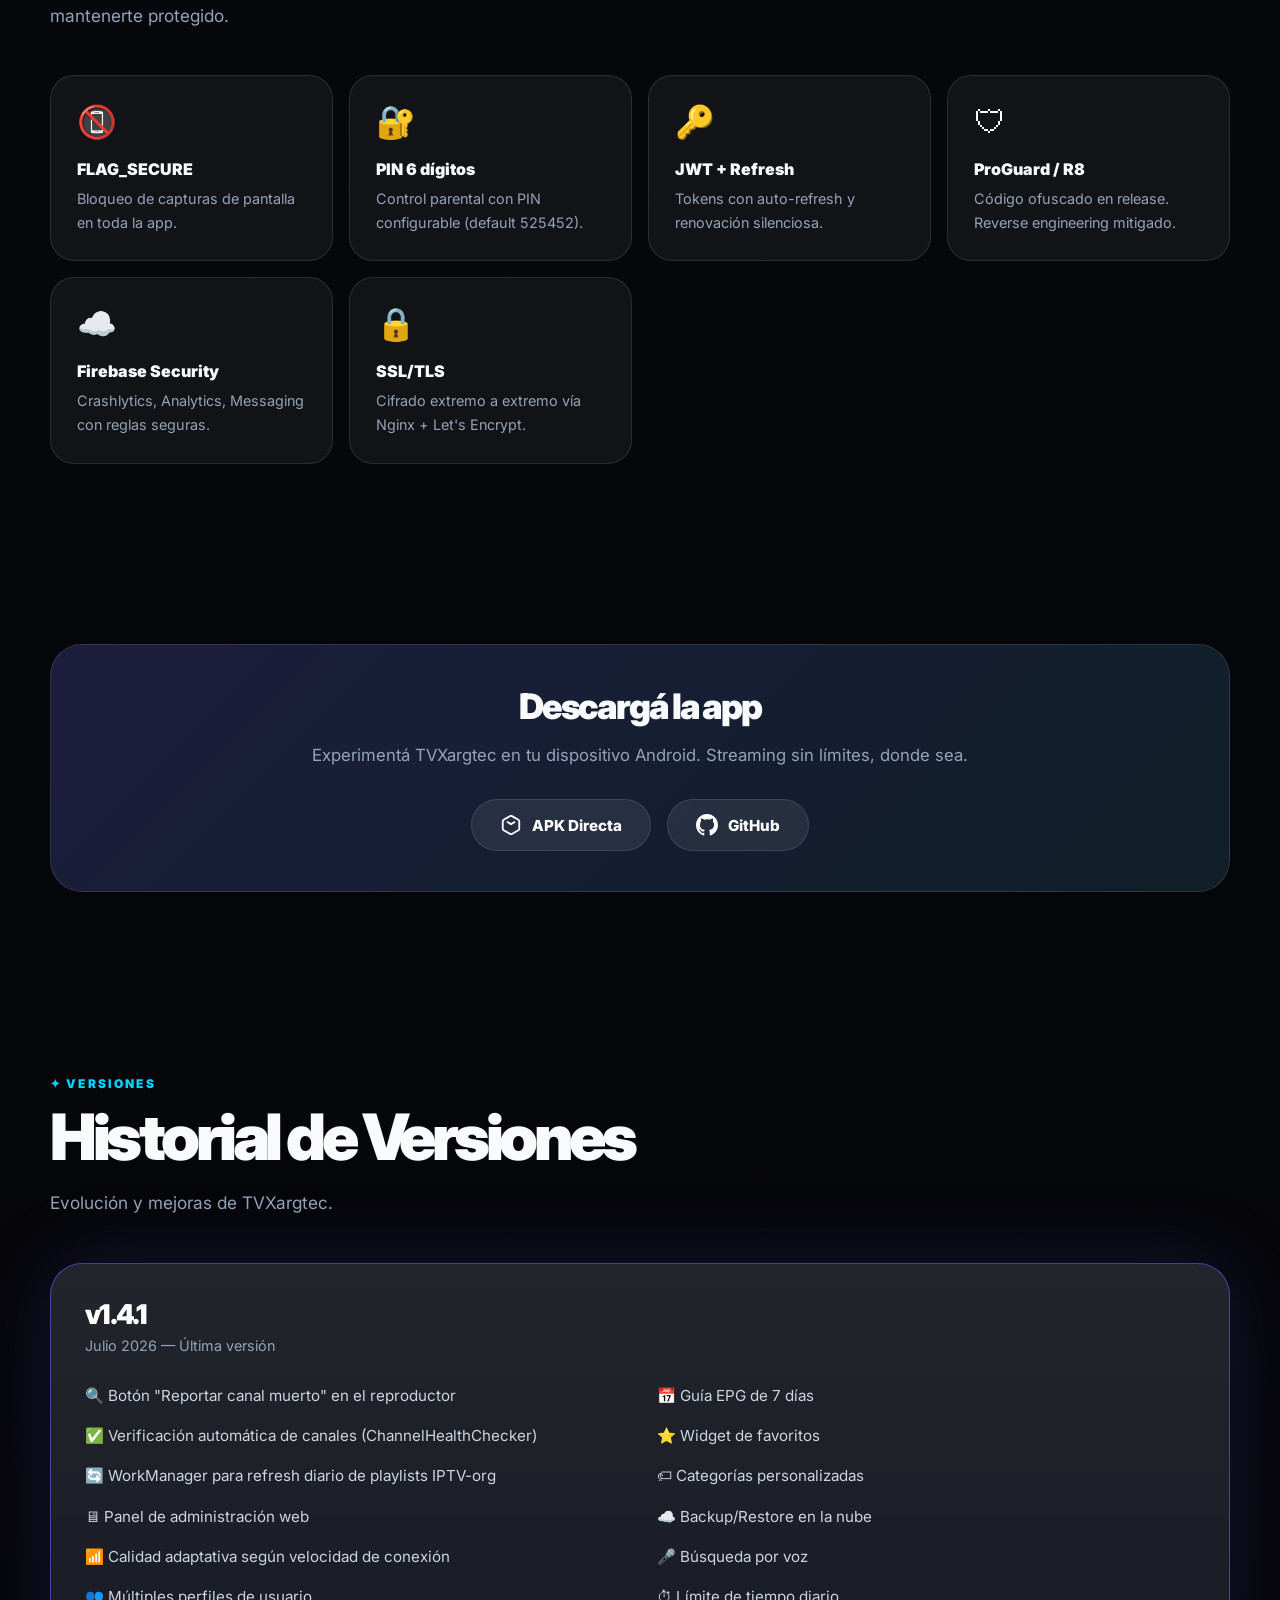
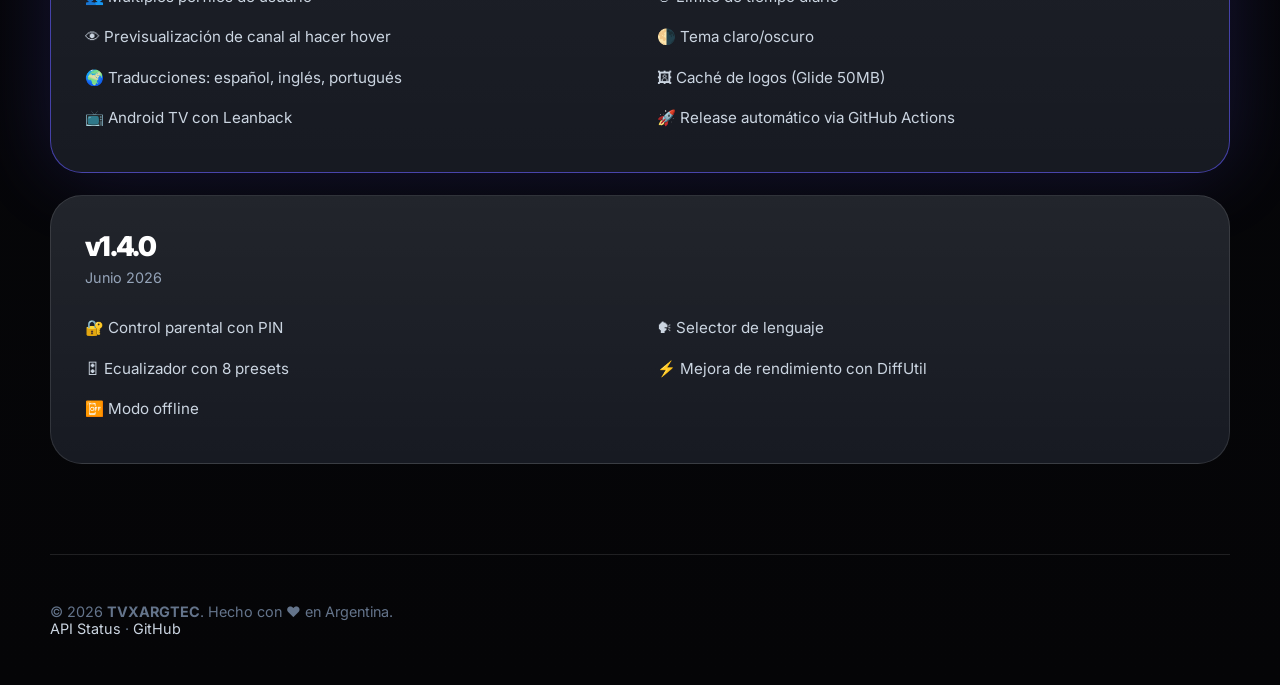
==== commit 73bf6ad7: "Fix initial flag in lang button HTML, add !important to badge SVG sizes" ====
--- a/website/index.html
+++ b/website/index.html
@@ -23,7 +23,7 @@
         <a href="#changelog" data-i18n="navVersiones">Versiones</a>
     </div>
     <div class="lang-dropdown">
-        <button class="lang-btn lang-current" onclick="toggleLang(event)">ES ▾</button>
+        <button class="lang-btn lang-current" onclick="toggleLang(event)"><img src="img/lang/es.svg" alt="" class="flag-icon">ES ▾</button>
         <div class="lang-menu" id="langMenu">
             <button onclick="setLang('es')" class="lang-opt" data-lang="es"><img src="img/lang/es.svg" alt="" class="flag-icon"> ES — Español</button>
             <button onclick="setLang('en')" class="lang-opt" data-lang="en"><img src="img/lang/en.svg" alt="" class="flag-icon"> EN — English</button>
--- a/website/css/tv.css
+++ b/website/css/tv.css
@@ -132,7 +132,15 @@
   cursor: pointer;
   transition: .2s ease;
   letter-spacing: .04em;
-  min-width: 56px;
+  display: inline-flex;
+  align-items: center;
+  gap: 6px;
+}
+
+.lang-current .flag-icon {
+  width: 18px;
+  height: 18px;
+  border-radius: 2px;
 }
 
 .lang-current:hover {
@@ -970,6 +978,70 @@
 }
 
 /* ==============================
+   DOWNLOAD / BADGES
+================================= */
+
+.download-section {
+  text-align: center;
+  padding: 40px 24px;
+  border-radius: var(--radius-xl);
+  background:
+    linear-gradient(135deg, rgba(99,91,255,.15), rgba(0,212,255,.06)),
+    var(--card);
+  border: 1px solid var(--border);
+}
+
+.download-section h2 {
+  font-size: 2.2rem;
+  font-weight: 950;
+  letter-spacing: -.06em;
+  margin-bottom: 14px;
+}
+
+.download-section p {
+  color: var(--muted);
+  font-size: 1.05rem;
+  line-height: 1.7;
+  margin-bottom: 30px;
+}
+
+.badge-group {
+  display: flex;
+  justify-content: center;
+  gap: 16px;
+  flex-wrap: wrap;
+}
+
+.badge {
+  display: inline-flex;
+  align-items: center;
+  gap: 10px;
+  padding: 14px 28px;
+  border-radius: 999px;
+  background: rgba(255,255,255,.08);
+  border: 1px solid var(--border);
+  color: #fff;
+  text-decoration: none;
+  font-weight: 800;
+  font-size: .95rem;
+  transition: .25s ease;
+}
+
+.badge:hover {
+  transform: translateY(-3px);
+  background: rgba(255,255,255,.14);
+  border-color: rgba(255,255,255,.2);
+}
+
+.badge svg {
+  width: 22px !important;
+  height: 22px !important;
+  flex-shrink: 0;
+  max-width: 22px;
+  max-height: 22px;
+}
+
+/* ==============================
    CHANGELOG
 ================================= */
 
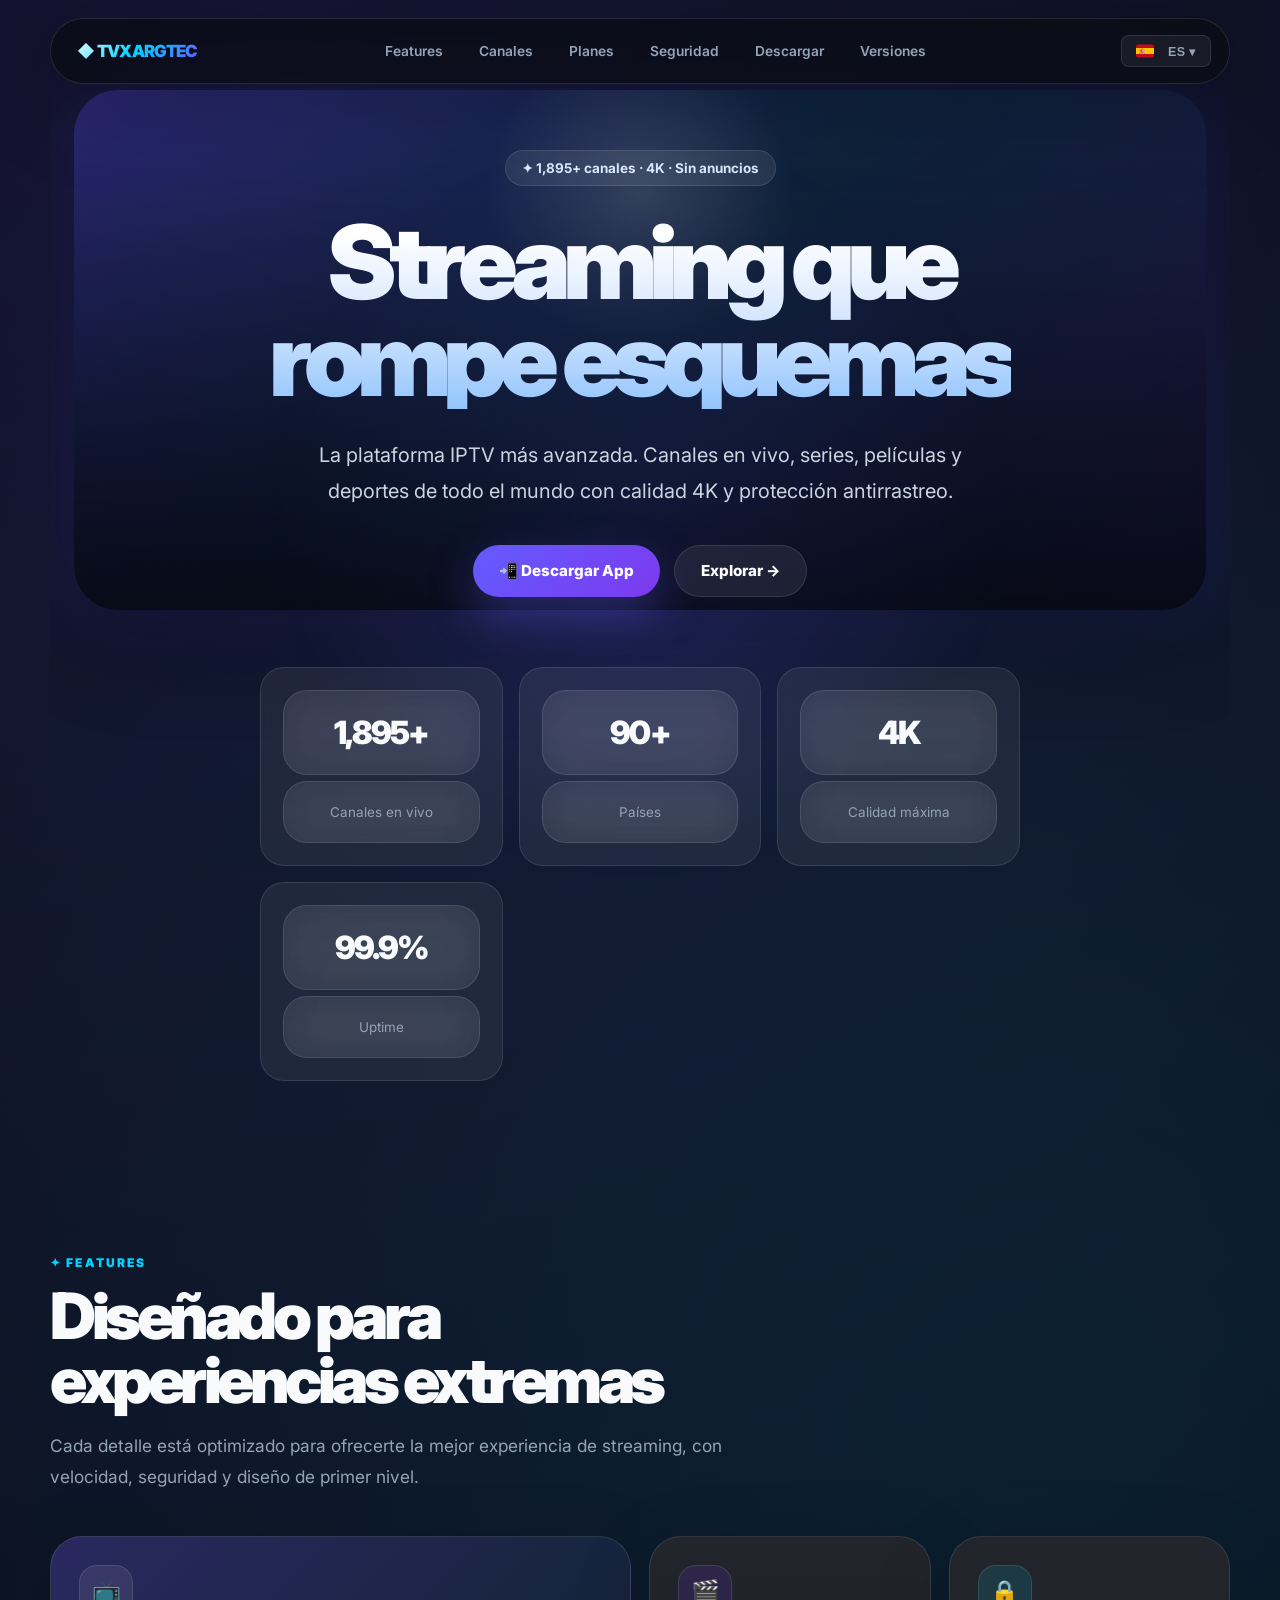
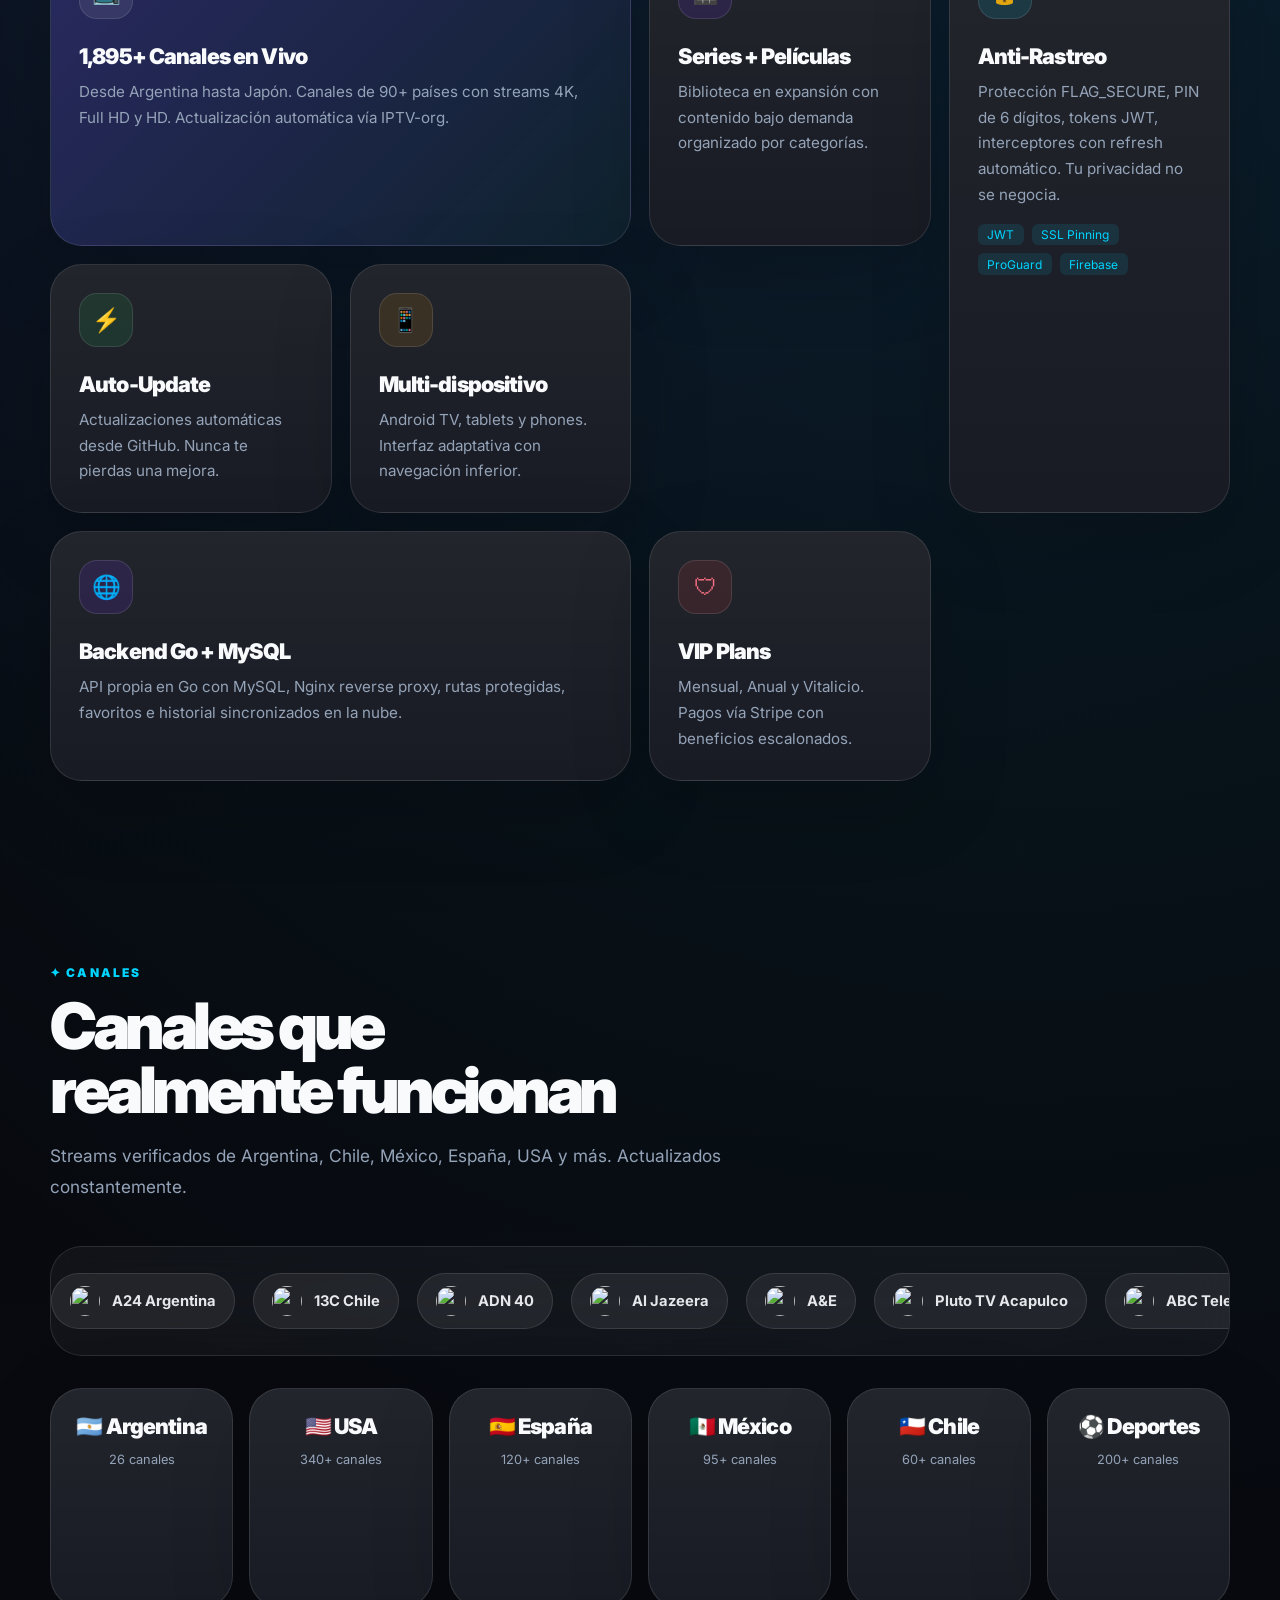
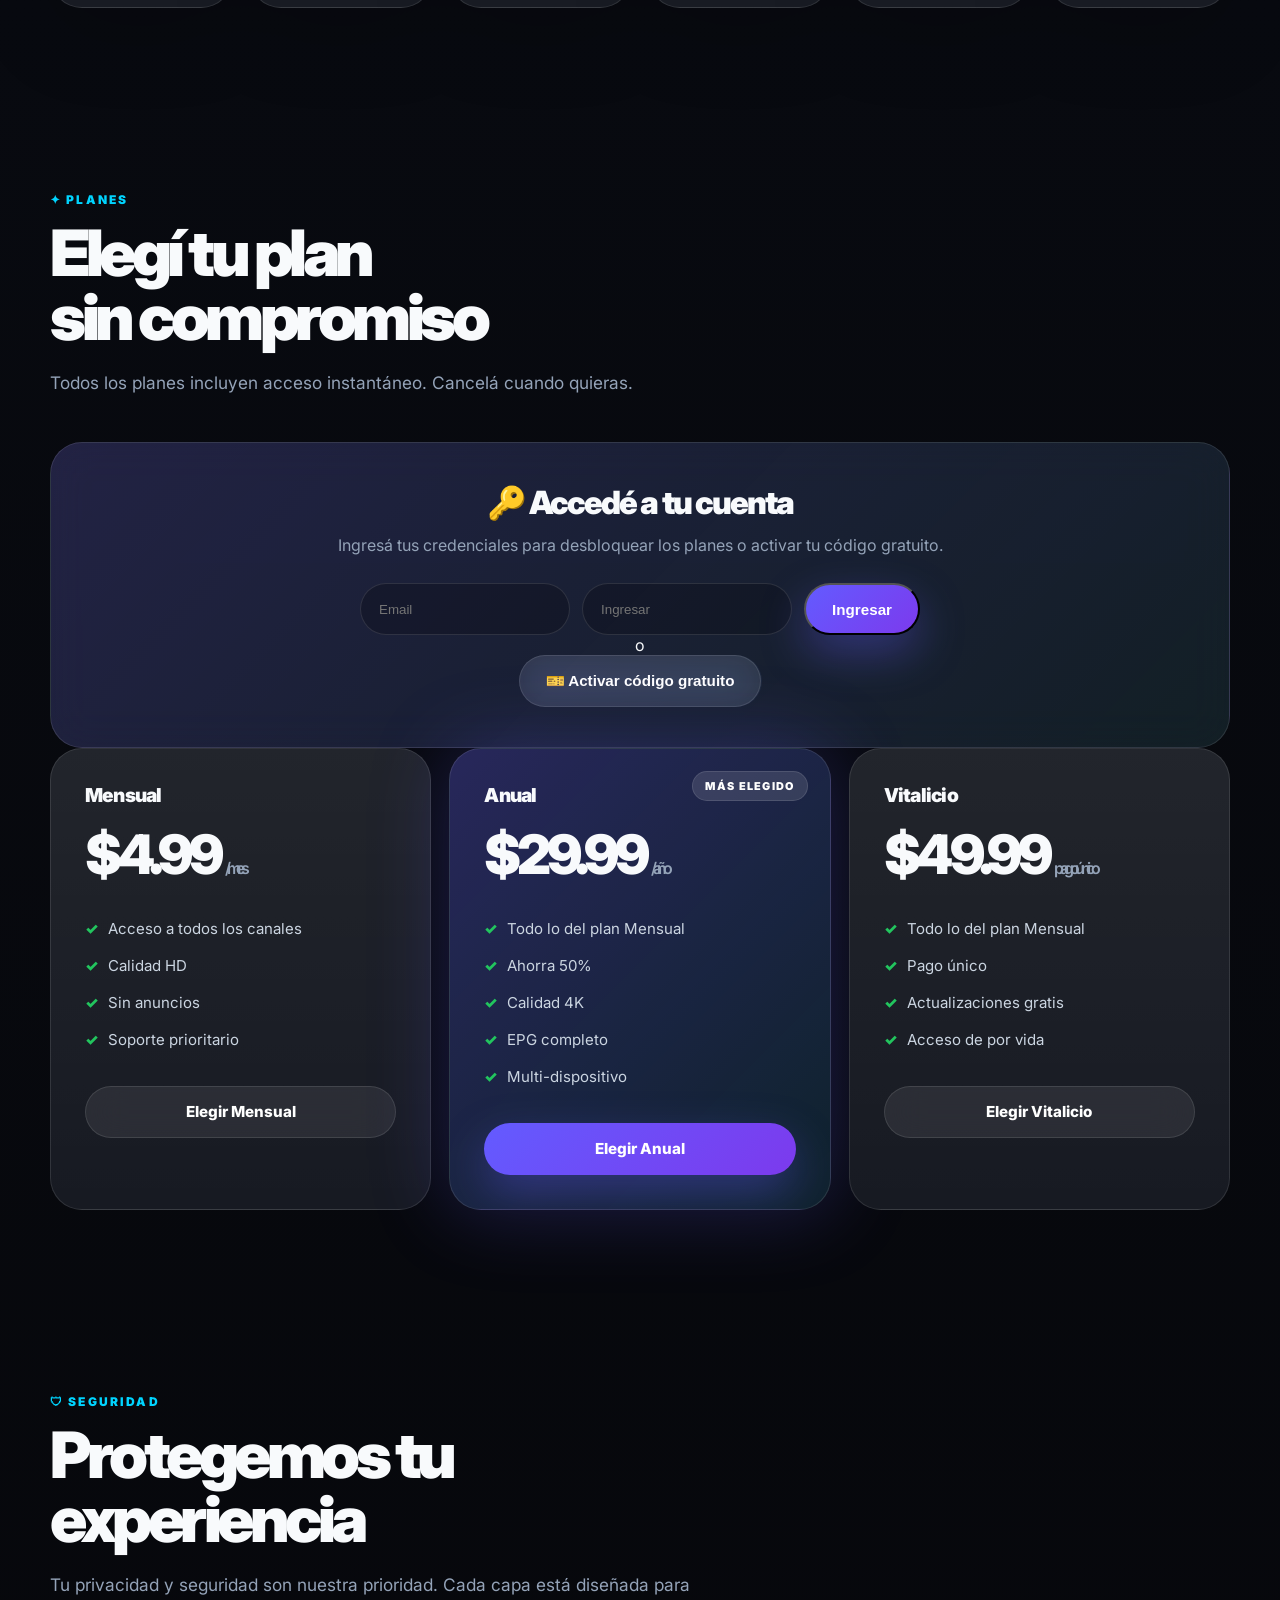
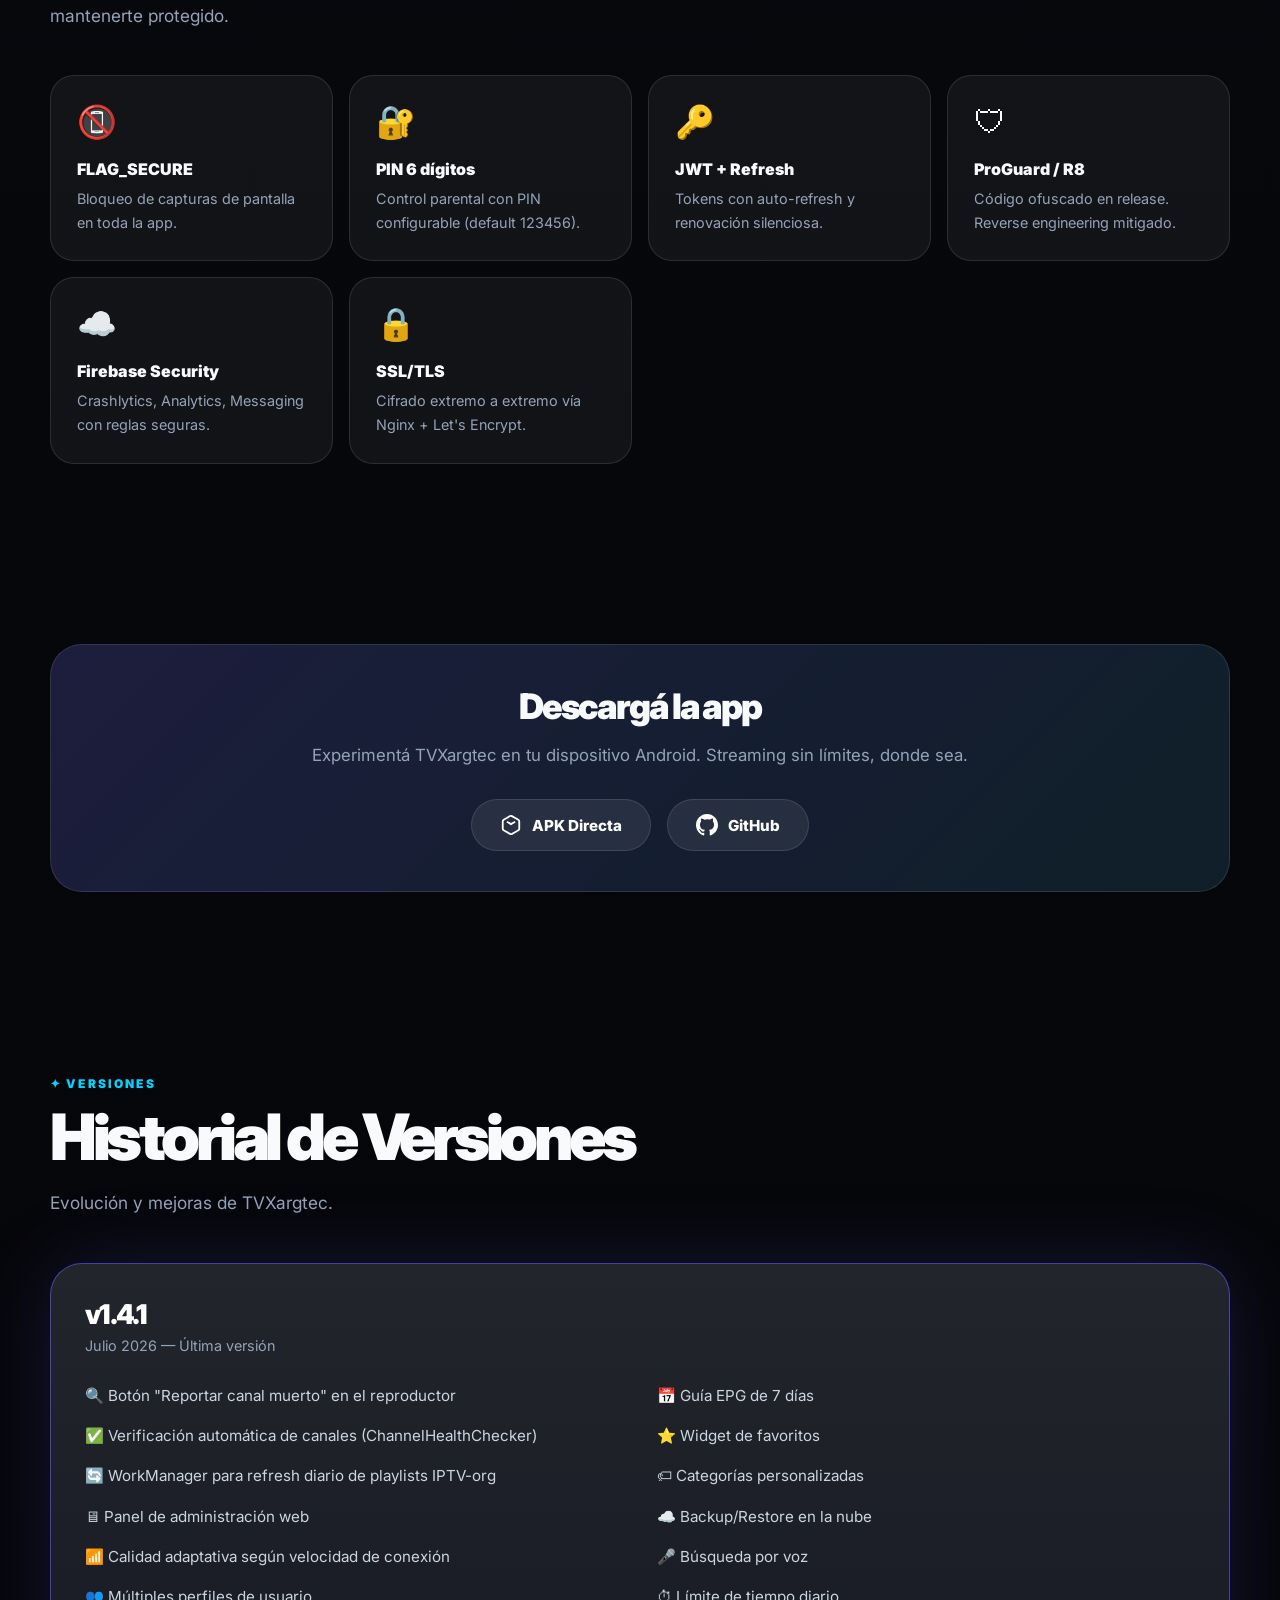
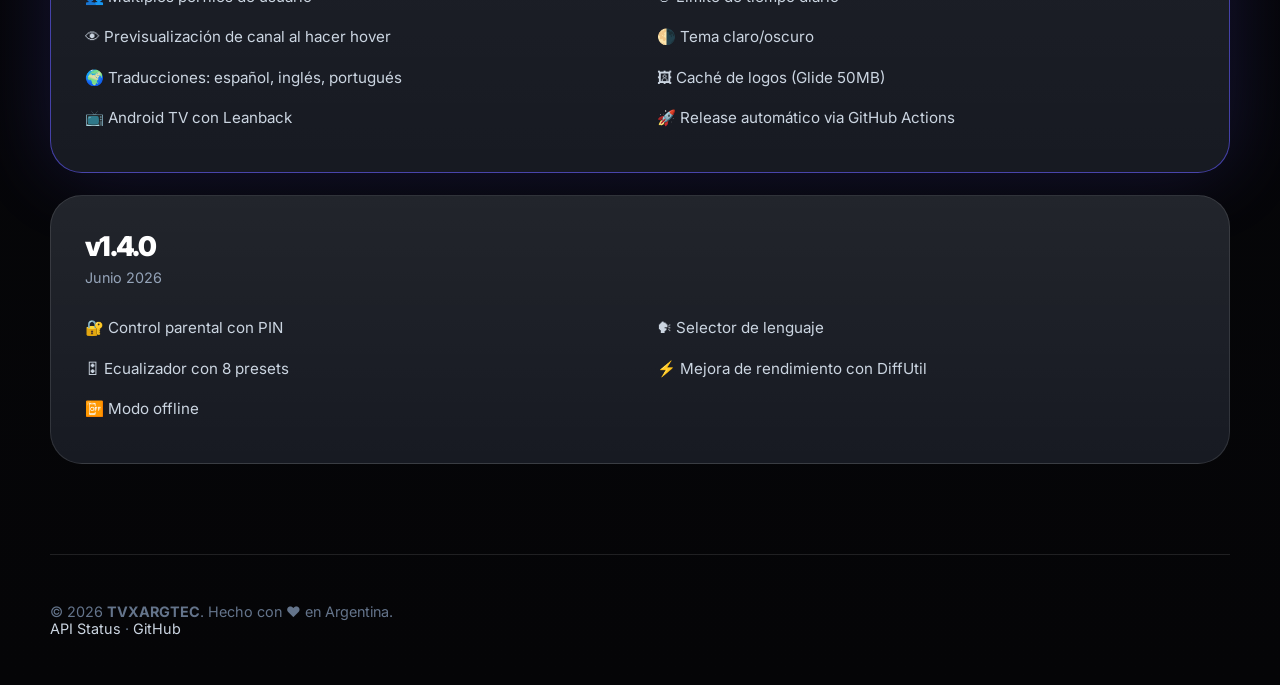
==== commit e3d31575: "fix: OOM, fragment crash, 307 redirect, activation fallback+CORS, UI redesign" ====
--- a/website/index.html
+++ b/website/index.html
@@ -284,9 +284,9 @@
     <div class="modal">
         <button class="modal-close" onclick="closeModal()">✕</button>
         <h2>🎫 Activación Gratuita</h2>
-        <p>Usá este código de 6 dígitos para activar el plan Free en la app. Vence en 20 segundos.</p>
+        <p>Usá este código de 6 dígitos para activar el plan Free en la app. Vence en 2 minutos.</p>
         <div class="activation-code" id="activationCode">------</div>
-        <div class="timer" id="timer">⏱ 20s</div>
+        <div class="timer" id="timer">⏱ 2:00</div>
         <p style="font-size:.8rem;color:var(--muted)">El código se regenera automáticamente al vencer.</p>
     </div>
 </div>
